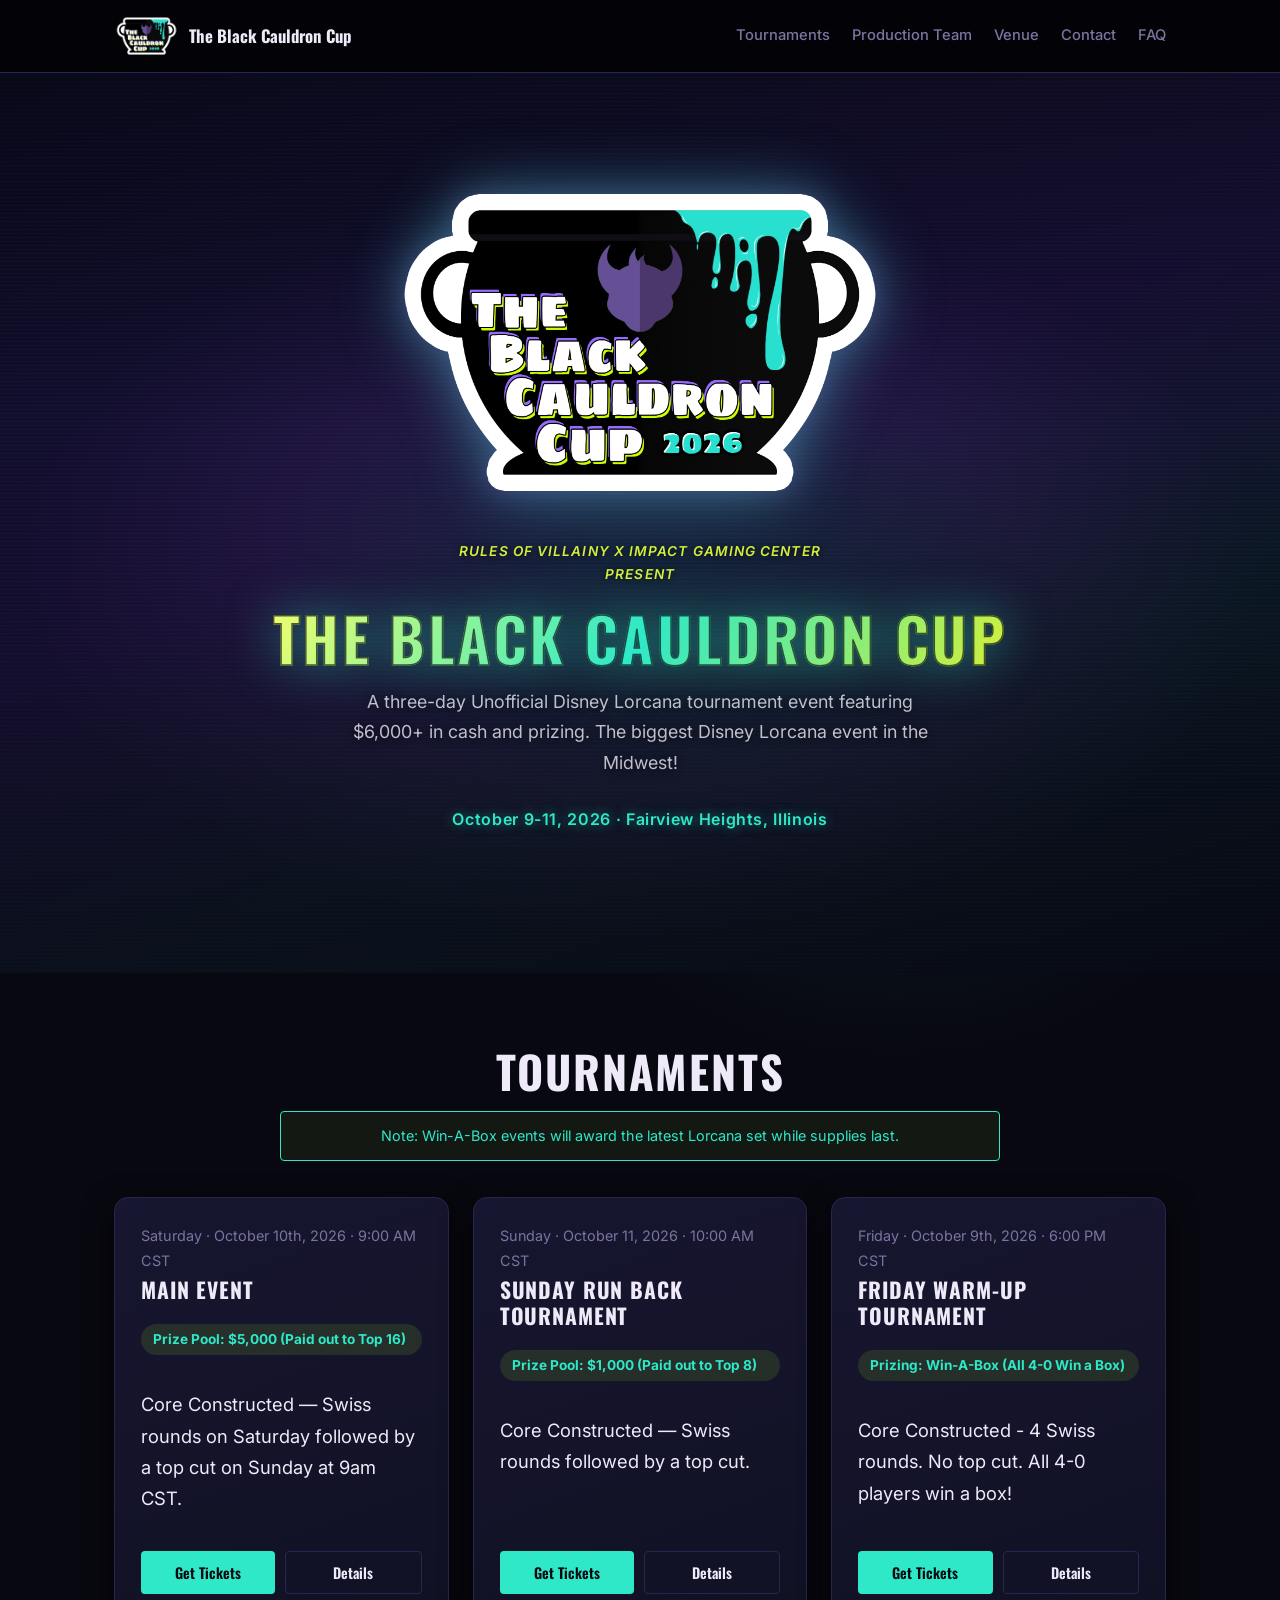
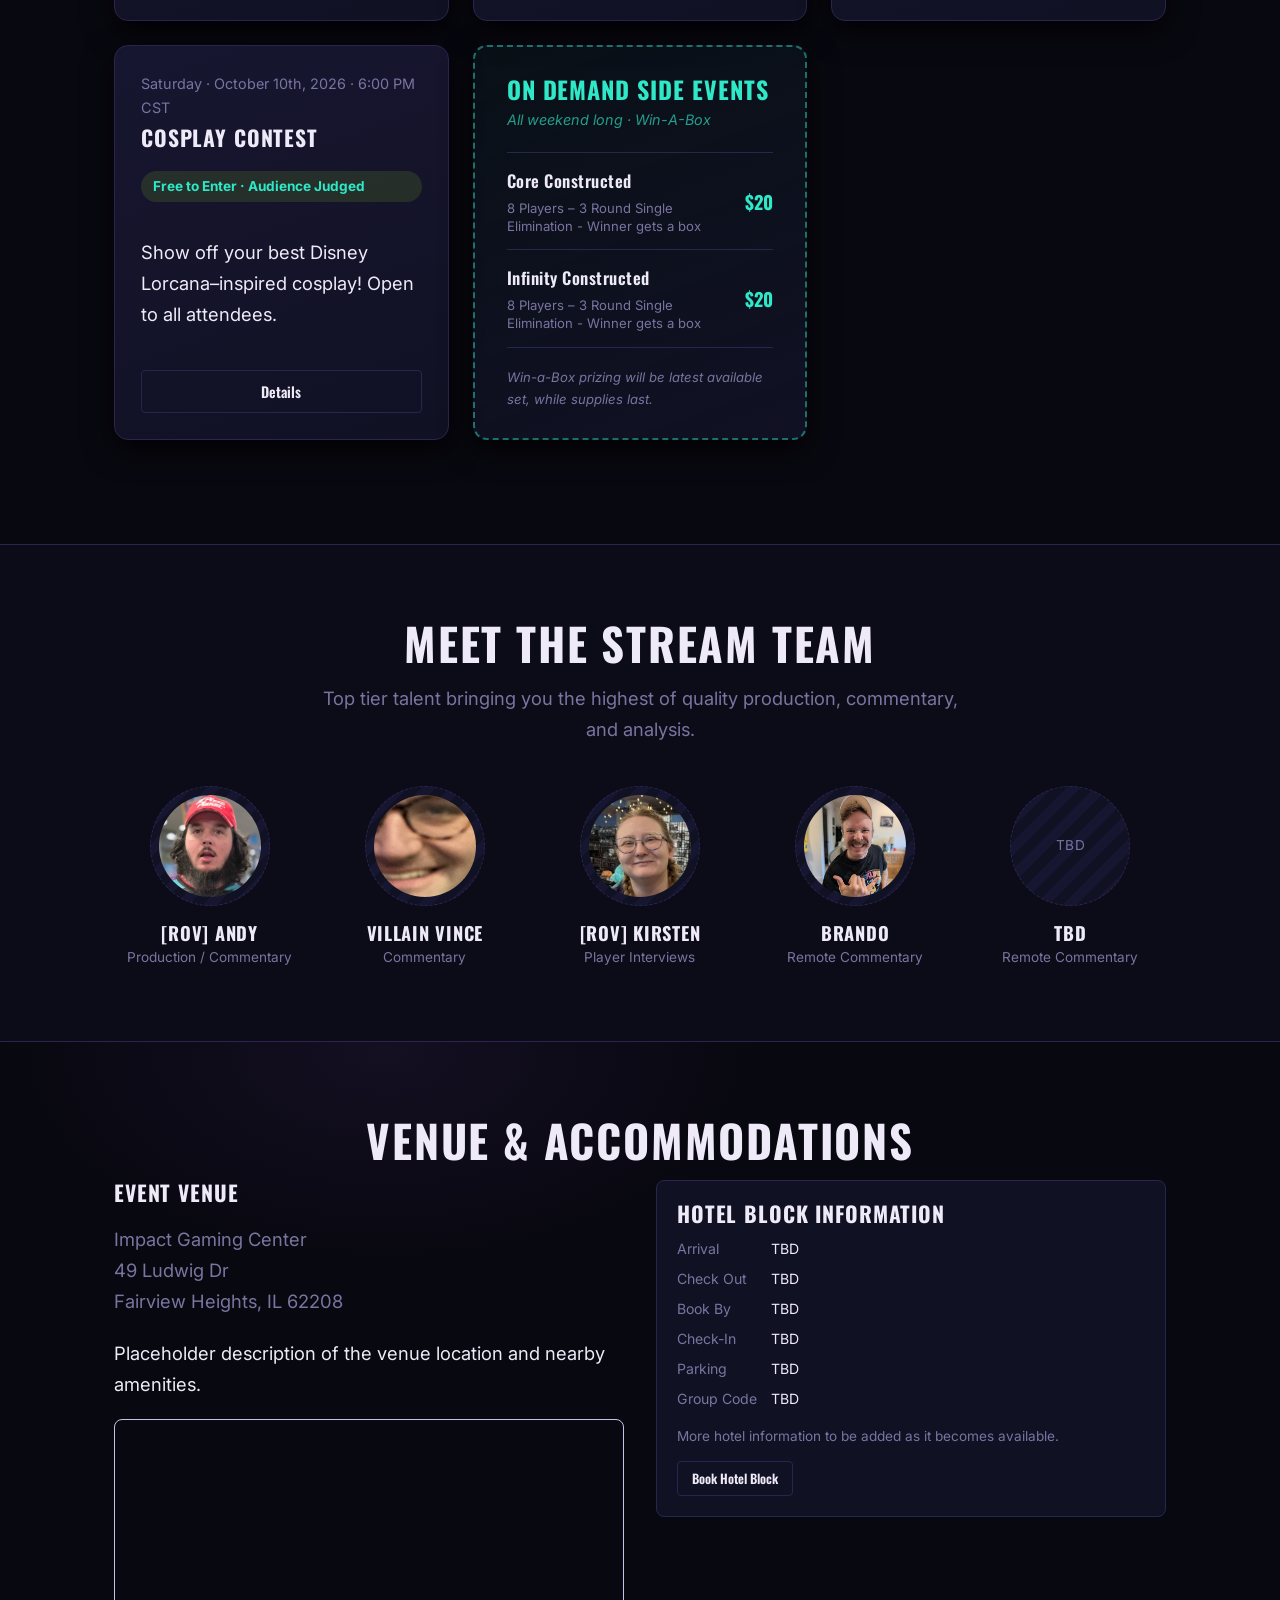
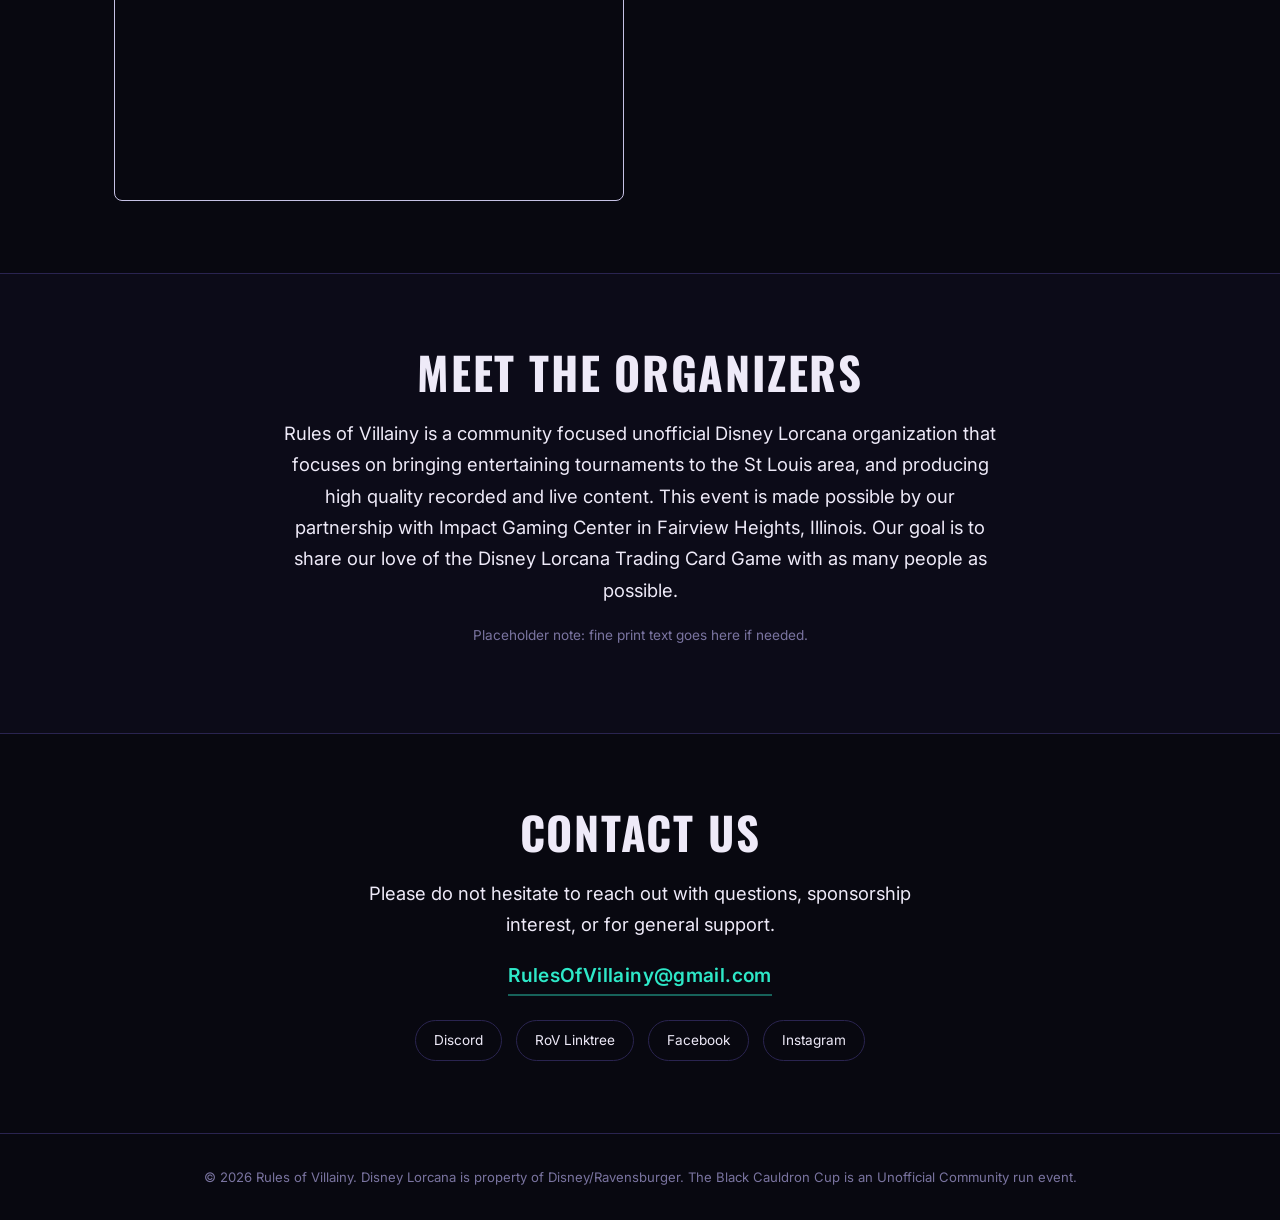
==== index.html @ 56f544ce "draft 1" ====
<!DOCTYPE html>
<html lang="en">

<head>
  <meta charset="UTF-8" />
  <meta name="viewport" content="width=device-width, initial-scale=1.0" />
  <title>The Black Cauldron Cup | October 9-11, 2026</title>
  <meta name="description"
    content="Black Cauldron Cup - a placeholder/demo fan tournament site clone. All content is fictional." />
  <link rel="preconnect" href="https://fonts.googleapis.com" />
  <link rel="preconnect" href="https://fonts.gstatic.com" crossorigin />
  <link
    href="https://fonts.googleapis.com/css2?family=Oswald:wght@400;500;600;700&family=Inter:wght@400;500;600&display=swap"
    rel="stylesheet" />
  <link rel="stylesheet" href="css/styles.css" />
</head>

<body>

  <!-- ===================== HEADER ===================== -->
  <header class="site-header">
    <nav class="nav-bar">
      <a href="index.html" class="brand">
        <img src="img/bcc_logo_small.png" alt="Black Cauldron Cup logo" class="brand-logo" />
        The Black Cauldron Cup
      </a>
      <button class="nav-toggle" aria-label="Toggle navigation">☰</button>
      <div class="nav-links">
        <a href="#tournaments">Tournaments</a>
        <a href="#team">Production Team</a>
        <a href="#venue">Venue</a>
        <a href="#contact">Contact</a>
        <a href="faq.html">FAQ</a>

      </div>
    </nav>
  </header>

  <!-- ===================== HERO ===================== -->
  <section class="hero">
    <div class="hero-overlay"></div>
    <div class="hero-content">
      <img src="img/bcc_logo_full.png" alt="Black Cauldron Cup" class="hero-logo" />
      <div class="hero-eyebrow">Rules of Villainy X Impact Gaming Center <br> Present
      </div>
      <h1>The Black Cauldron Cup</h1>

      <p class="tagline">
        A three-day Unofficial Disney Lorcana tournament event featuring $6,000+ in cash and prizing. The biggest Disney
        Lorcana
        event in the Midwest!
      </p>
      <p class="meta">October 9-11, 2026 · Fairview Heights, Illinois</p>
      <!-- Do we want to say St Louis Metro Area? or something?-->
    </div>
  </section>

  <!-- ===================== TOURNAMENTS ===================== -->
  <section id="tournaments" class="section">
    <div class="container">
      <h2 class="section-heading">Tournaments</h2>

      <div class="notice">
        Note: Win-A-Box events will award the latest Lorcana set while supplies last.
      </div>

      <div class="grid grid-3" style="margin-bottom: 32px;">

        <!-- ── Card 1: Main Event ── -->
        <div class="card event-card">
          <div class="event-time">Saturday · October 10th, 2026 · 9:00 AM CST</div>
          <h3>Main Event</h3>
          <div class="prize">Prize Pool: $5,000 (Paid out to Top 16)</div>
          <p>Core Constructed — Swiss rounds on Saturday followed by a top cut on Sunday at 9am CST.</p>
          <div class="event-card-actions">
            <button class="btn btn-primary" data-dummy-action="Buy Main Event Ticket">Get Tickets</button>
            <button class="btn btn-outline btn-details" data-popover="popover-main">Details</button>
          </div>
        </div>

        <!-- ── Card 2: Run Back Tournament ── -->
        <div class="card event-card">
          <div class="event-time">Sunday · October 11, 2026 · 10:00 AM CST</div>
          <h3>Sunday Run Back Tournament</h3>
          <div class="prize">Prize Pool: $1,000 (Paid out to Top 8)</div>
          <p>Core Constructed — Swiss rounds followed by a top cut.</p>
          <div class="event-card-actions">
            <button class="btn btn-primary" data-dummy-action="Buy Run Back Ticket">Get Tickets</button>
            <button class="btn btn-outline btn-details" data-popover="popover-runback">Details</button>
          </div>
        </div>

        <!-- ── Card 3: Warm-Up Challenge ── -->
        <div class="card event-card">
          <div class="event-time">Friday · October 9th, 2026 · 6:00 PM CST</div>
          <h3>Friday Warm-Up Tournament</h3>
          <div class="prize">Prizing: Win-A-Box (All 4-0 Win a Box)</div>
          <p>Core Constructed - 4 Swiss rounds. No top cut. All 4-0 players win a box! </p>
          <div class="event-card-actions">
            <button class="btn btn-primary" data-dummy-action="Buy Side Challenge Ticket">Get Tickets</button>
            <button class="btn btn-outline btn-details" data-popover="popover-side">Details</button>
          </div>
        </div>

        <!-- ── Card 4: Cosplay Contest ── -->
        <div class="card event-card">
          <div class="event-time">Saturday · October 10th, 2026 · 6:00 PM CST</div>
          <h3>Cosplay Contest</h3>
          <div class="prize">Free to Enter · Audience Judged</div>
          <p>Show off your best Disney Lorcana–inspired cosplay! Open to all attendees.</p>
          <div class="event-card-actions">
            <button class="btn btn-outline btn-details" data-popover="popover-cosplay">Details</button>
          </div>
        </div>

        <!-- ── On Demand Events card (spans 2 columns) ── -->
        <div class="card ode-card">
          <div class="ode-header">
            <h3>On Demand Side Events</h3>
            <p class="ode-subtitle">All weekend long · Win-A-Box</p>
          </div>

          <div class="ode-event-list">
            <!-- 
            <div class="ode-event-row">
              <div class="ode-event-info">
                <span class="ode-event-name">8 Player Win-A-Box</span>
              </div>
              <span class="ode-event-price">$20</span>
            </div> -->

            <div class="ode-event-row">
              <div class="ode-event-info">
                <span class="ode-event-name">Core Constructed</span>
                <span class="ode-event-detail">8 Players – 3 Round Single Elimination - Winner gets a box</span>
              </div>
              <span class="ode-event-price">$20</span>
            </div>

            <div class="ode-event-row">
              <div class="ode-event-info">
                <span class="ode-event-name">Infinity Constructed</span>
                <span class="ode-event-detail">8 Players – 3 Round Single Elimination - Winner gets a box</span>
              </div>
              <span class="ode-event-price">$20</span>
            </div>
            <!-- 
            <div class="ode-event-row">
              <div class="ode-event-info">
                <span class="ode-event-name">Core Constructed</span>
                <span class="ode-event-detail">4 Players – Round Robin &nbsp;&bull;&nbsp; 8 Players – 3 Round Single Elim</span>
              </div>
              <span class="ode-event-price">$20</span>
            </div> -->

          </div>

          <p class="ode-footer">Win-a-Box prizing will be latest available set, while supplies last.</p>
        </div>

      </div>

    </div>
  </section>

  <!-- ===================== EVENT DETAIL POPOVERS ===================== -->

  <!-- Popover: Main Event -->
  <div class="popover-overlay" id="popover-main" role="dialog" aria-modal="true" aria-label="Main Event Details">
    <div class="popover-box">
      <button class="popover-close" aria-label="Close">✕</button>
      <h3>Main Event — Details</h3>
      <dl class="popover-info"> <!-- consider order of these items-->
        <dt>Format</dt>
        <dd>Core Constructed</dd>
        <dt># of Swiss Rounds</dt>
        <dd>TBD (based on attendance)</dd>
        <dt>Decklist Due</dt>
        <dd>8:30 AM CST</dd>
        <dt>Decklist Submission</dt>
        <dd><a href="#" data-dummy-action="Decklist Link">Submission Link (TBD)</a></dd>
        <dt>Player Meeting</dt>
        <dd>8:45 AM CST</dd>
        <dt>Round 1 Start</dt>
        <dd>9:00 AM CST · Saturday, October 10</dd>
        <div class="popover-section-divider"><span>Day 2</span></div>

        <dt>Day 2</dt>
        <dd>Top 16</dd>
        <dt>Day 2 Player Meeting</dt>
        <dd>9:45 AM CST · Sunday, October 11</dd>
        <dt>Round 1 Start</dt>
        <dd>10:00 AM CST · Sunday, October 11</dd>
        <dt>Ravensburger Playhub</dt>
        <dd><a href="#" data-dummy-action="Playhub Link">Playhub Link (TBD)</a></dd>
      </dl>
      <h4 class="popover-prize-heading">Prize Structure</h4>
      <ul class="popover-prizes">
        <li><strong>1st Place</strong>
          <ul>
            <li>$1,500</li>
          </ul>
        </li>
        <li><strong>2nd Place</strong>
          <ul>
            <li>$1,000</li>
          </ul>
        </li>
        <li><strong>3rd / 4th Place</strong>
          <ul>
            <li>$450</li>
          </ul>
        </li>
        <li><strong>5th – 8th Place</strong>
          <ul>
            <li>$200</li>
          </ul>
        </li>
        <li><strong>9th – 16th Place</strong>
          <ul>
            <li>$100</li>
          </ul>
        </li>
      </ul>
    </div>
  </div>

  <!-- Popover: Run Back Tournament -->
  <div class="popover-overlay" id="popover-runback" role="dialog" aria-modal="true"
    aria-label="Run Back Tournament Details">
    <div class="popover-box">
      <button class="popover-close" aria-label="Close">✕</button>
      <h3>Run Back Tournament — Details</h3>
      <dl class="popover-info">
        <dt>Format</dt>
        <dd>Core Constructed</dd>
        <dt>Rounds</dt>
        <dd>Swiss (TBD based on attendance)</dd>
        <dt>Decklist Due</dt>
        <dd>TBD</dd>
        <dt>Decklist Submission</dt>
        <dd><a href="#" data-dummy-action="Decklist Link">Submission Link (TBD)</a></dd>
        <dt>Player Meeting</dt>
        <dd>8:45 AM CST</dd>
        <dt>Round 1 Start</dt>
        <dd>9:00 AM CST · Sunday, October 11</dd>
        <dt>Top Cut</dt>
        <dd>Top 8</dd>
        <dt>Top Cut Start</dt>
        <dd>Following Swiss rounds</dd>
        <dt>Ravensburger Playhub</dt>
        <dd><a href="#" data-dummy-action="Playhub Link">Playhub Link (TBD)</a></dd>
      </dl>
      <h4 class="popover-prize-heading">Prize Structure</h4>
      <ul class="popover-prizes">
        <li><strong>1st Place</strong>
          <ul>
            <li>$300</li>
          </ul>
        </li>
        <li><strong>2nd Place</strong>
          <ul>
            <li>$200</li>
          </ul>
        </li>
        <li><strong>3rd / 4th Place</strong>
          <ul>
            <li>$100</li>
          </ul>
        </li>
        <li><strong>5th – 8th Place</strong>
          <ul>
            <li>$75</li>
          </ul>
        </li>
      </ul>
    </div>
  </div>

  <!-- Popover: Warm-up Challenge -->
  <div class="popover-overlay" id="popover-side" role="dialog" aria-modal="true" aria-label="Side Challenge Details">
    <div class="popover-box">
      <button class="popover-close" aria-label="Close">✕</button>
      <h3>Friday Warm-Up Tournament — Details</h3>
      <dl class="popover-info">
        <dt>Date</dt>
        <dd>Friday, October 9th</dd>
        <dt>Player Meeting</dt>
        <dd>05:45 PM CST</dd>
        <dt>Round 1 Start</dt>
        <dd>06:00 PM CST</dd>
        <dt>Format</dt>
        <dd>Core Constructed</dd>
        <dt>Swiss Rounds</dt>
        <dd>4 Rounds</dd>
        <dt>Decklist Due</dt>
        <dd>5:45 PM CST</dd>
        <dt>Decklist Submission</dt>
        <dd><a href="#" data-dummy-action="Decklist Link">Submission Link (TBD)</a></dd>
        <dt>Top Cut</dt>
        <dd>None</dd>
        <dt>Ravensburger Playhub</dt>
        <dd><a href="#" data-dummy-action="Playhub Link">Playhub Link (TBD)</a></dd>
      </dl>
      <h4 class="popover-prize-heading">Prize Structure</h4>
      <ul class="popover-prizes">
        <li><strong>4 wins</strong>
          <ul>
            <li>1 Booster Box</li>
          </ul>
        </li>

        Additional Prizing TBD.
        <br><br>
        Booster Boxes from the latest set while supplies available.
      </ul>
    </div>
  </div>

  <!-- Popover: Cosplay Contest -->
  <div class="popover-overlay" id="popover-cosplay" role="dialog" aria-modal="true"
    aria-label="Cosplay Contest Details">
    <div class="popover-box">
      <button class="popover-close" aria-label="Close">✕</button>
      <h3>Cosplay Contest — Details</h3>
      <dl class="popover-info">
        <dt>Date</dt>
        <dd>Saturday, October 10th</dd>
        <dt>Start Time</dt>
        <dd>TBD</dd>
        <dt>Cost</dt>
        <dd>Free</dd>
        <dt>Judging</dt>
        <dd>Audience Vote</dd>
      </dl>
      <h4 class="popover-prize-heading">Prize Structure</h4>
      <ul class="popover-prizes">
        <li><strong>1st Place</strong>
          <ul>
            <li>TBD</li>
          </ul>
        </li>
        <li><strong>2nd Place</strong>
          <ul>
            <li>TBD</li>
          </ul>
        </li>
        <li><strong>Participation</strong>
          <ul>
            <li>TBD</li>
          </ul>
        </li>
      </ul>
    </div>
  </div>


  <!-- ===================== COMMENTATORS / TEAM ===================== -->
  <section id="team" class="section section-alt">
    <div class="container">
      <h2 class="section-heading">Meet the Stream Team</h2>
      <p class="section-subheading">Top tier talent bringing you the highest of quality production, commentary, and
        analysis.</p>
      <div class="grid grid-4">
        <div class="person-card">
          <img src="img/caster_andy.jpg" class="placeholder-img avatar-img"></img>
          <h4>[RoV] Andy</h4>
          <div class="role">Production / Commentary</div>
        </div>
        <div class="person-card">
          <img src="img/caster_vince.png" class="placeholder-img avatar-img"></img>
          <h4>Villain Vince</h4>
          <div class="role">Commentary</div>
        </div>
        <div class="person-card">
          <img src="img/caster_kirsten.webp" class="placeholder-img avatar-img"></img>
          <h4>[RoV] Kirsten</h4>
          <div class="role">Player Interviews</div>
        </div>
        <div class="person-card">
          <img src="img/brando.jpg" class="placeholder-img avatar-img"></img>
          <h4>Brando</h4>
          <div class="role">Remote Commentary</div>
        </div>
        <div class="person-card">
          <span class="placeholder-img avatar-img">TBD</span>
          <h4>TBD</h4>
          <div class="role">Remote Commentary</div>
        </div>
        <!-- <div class="person-card">
          <span class="placeholder-img avatar-img">TBD</span>
          <h4>TBD</h4>
          <div class="role">Remote Commentary</div>
        </div>
        <div class="person-card">
          <span class="placeholder-img avatar-img">TBD</span>
          <h4>TBD</h4>
          <div class="role">Remote Commentary</div>
        </div>
        <div class="person-card">
          <span class="placeholder-img avatar-img">TBD</span>
          <h4>TBD</h4>
          <div class="role">Remote Commentary</div>
        </div>
        <div class="person-card">
          <span class="placeholder-img avatar-img">TBD</span>
          <h4>TBD</h4>
          <div class="role">Remote Commentary</div>
        </div>
        <div class="person-card">
          <span class="placeholder-img avatar-img">TBD</span>
          <h4>TBD</h4>
          <div class="role">Remote Commentary</div> -->
      </div>
    </div>
    </div>
  </section>

  <!-- ===================== SPONSORS ===================== -->
  <!-- <section class="section">
    <div class="container">
      <h2 class="section-heading">Community Sponsors &amp; Partners</h2>
      <p class="section-subheading">Placeholder sponsor logos and names — replace with real partners.</p>
      <div class="grid grid-4">
        <a href="#" class="sponsor-card" data-dummy-action="Visit Sponsor One">
          <span class="placeholder-img sponsor-img">LOGO</span>
          <div class="sponsor-name">Sponsor One</div>
        </a>
        <a href="#" class="sponsor-card" data-dummy-action="Visit Sponsor Two">
          <span class="placeholder-img sponsor-img">LOGO</span>
          <div class="sponsor-name">Sponsor Two</div>
        </a>
        <a href="#" class="sponsor-card" data-dummy-action="Visit Sponsor Three">
          <span class="placeholder-img sponsor-img">LOGO</span>
          <div class="sponsor-name">Sponsor Three</div>
        </a>
        <a href="#" class="sponsor-card" data-dummy-action="Visit Sponsor Four">
          <span class="placeholder-img sponsor-img">LOGO</span>
          <div class="sponsor-name">Sponsor Four</div>
        </a>
      </div>
    </div>
  </section> -->


  <!-- ===================== VENUE ===================== -->
  <section id="venue" class="section">
    <div class="container">
      <h2 class="section-heading">Venue &amp; Accommodations</h2>
      <div class="venue-details">
        <div>
          <h3>Event Venue</h3>
          <p class="venue-address">
            Impact Gaming Center<br />
            49 Ludwig Dr<br />
            Fairview Heights, IL 62208
          </p>
          <p>Placeholder description of the venue location and nearby amenities.</p>
          <iframe
            src="https://www.google.com/maps?q=Impact+Gaming+Center,+49+Ludwig+Dr,+Fairview+Heights,+IL+62208&output=embed"
            width="100%"
            style="aspect-ratio: 4/3; border: 1px solid var(--color-border); border-radius: var(--radius-md); display: block; filter: invert(90%) hue-rotate(180deg);"
            allowfullscreen="" loading="lazy" referrerpolicy="no-referrer-when-downgrade"
            title="Impact Gaming Center — 49 Ludwig Dr, Fairview Heights, IL 62208"></iframe>
        </div>
        <div class="hotel-block">
          <h3>Hotel Block Information</h3>
          <dl>
            <dt>Arrival</dt>
            <dd>TBD</dd>
            <dt>Check Out</dt>
            <dd>TBD</dd>
            <dt>Book By</dt>
            <dd>TBD</dd>
            <dt>Check-In</dt>
            <dd>TBD</dd>
            <dt>Parking</dt>
            <dd>TBD</dd>
            <dt>Group Code</dt>
            <dd>TBD</dd>
          </dl>
          <p style="margin-top:14px; font-size:0.85rem; color:var(--color-text-muted);">
            More hotel information to be added as it becomes available.
          </p>
          <button class="btn btn-outline btn-sm" data-dummy-action="View Hotel Booking Link">
            Book Hotel Block
          </button>
        </div>
      </div>
    </div>
  </section>

  <!-- ===================== ABOUT / WHO WE ARE ===================== -->
  <section class="section section-alt">
    <div class="container" style="max-width: 760px; text-align:center;">
      <h2 class="section-heading">Meet the Organizers</h2>
      <p>
        Rules of Villainy is a community focused unofficial Disney Lorcana organization that focuses on bringing
        entertaining tournaments to the St Louis area,
        and producing high quality recorded and live content. This event is made possible by our partnership with Impact
        Gaming Center in Fairview Heights, Illinois.
        Our goal is to share our love of the Disney Lorcana Trading Card Game with as many people as possible.
      </p>
      <!-- <div style="display:flex; gap:14px; justify-content:center; margin-top:20px; flex-wrap:wrap;">
        <button class="btn btn-outline" data-dummy-action="Open Volunteer Form">Volunteer</button>
        <button class="btn btn-outline" data-dummy-action="Open Staff Application">Staff Application</button>
      </div> -->
      <p style="margin-top:16px; font-size:0.85rem; color:var(--color-text-muted);">
        Placeholder note: fine print text goes here if needed.
      </p>
    </div>
  </section>

  <!-- ===================== CONTACT ===================== -->
  <section id="contact" class="section">
    <div class="container contact-box">
      <h2 class="section-heading">Contact Us</h2>
      <p>
        Please do not hesitate to reach out with questions, sponsorship
        interest, or for general support.
      </p>
      <p><a href="mailto:RulesOfVillainy@gmail.com" class="contact-email">RulesOfVillainy@gmail.com</a></p>
      <!-- <button class="btn btn-accent" data-dummy-action="Donate">Donate (Placeholder)</button> -->
      <div class="social-links">
        <a href="https://discord.gg/C2XREFRHuE" data-dummy-action="Open Discord">Discord</a>
        <a href="https://villainy.ink" data-dummy-action="Open Website">RoV Linktree</a>
        <a href="https://www.facebook.com/rulesofvillainy" data-dummy-action="Open Facebook">Facebook</a>
        <a href="https://www.instagram.com/rulesofvillainy/" data-dummy-action="Open Instagram">Instagram</a>
      </div>
    </div>
  </section>

  <!-- ===================== FOOTER ===================== -->
  <footer class="site-footer">
    <div class="container">
      © 2026 Rules of Villainy. Disney Lorcana is property of Disney/Ravensburger. The Black Cauldron Cup is an
      Unofficial Community run event.
    </div>
  </footer>



  <script src="js/script.js"></script>
</body>

</html>
---- css/styles.css ----
/* ==========================================================================
   Black Cauldron Cup — Demo Site Styles
   ========================================================================== */

:root {
  /* Black Cauldron Cup — derived from the official logo:
     near-black cauldron body, teal drip, purple Maleficent horns,
     yellow-green text outline glow, crisp white fills */
  --color-bg: #080810;
  --color-bg-alt: #0c0b18;
  --color-surface: #111124;
  --color-surface-alt: #171630;
  --color-border: #2a2450;
  --color-text: #eeeaf8;
  --color-text-muted: #7a74a0;

  /* Logo teal — the dripping liquid */
  --color-primary: #2ee8c8;
  --color-primary-dark: #1ab8a0;

  /* Logo yellow-green — text outline glow */
  --color-accent: #d4f03a;
  --color-accent-2: #eeff6e;
  /* brighter pop */

  /* Logo purple — Maleficent horns */
  --color-purple: #6b3fa0;
  --color-purple-light: #9b6dcc;

  /* Teal alias used for links / highlights */
  --color-eerie: #2ee8c8;
  --color-teal: #1ab8a0;

  --radius-sm: 4px;
  --radius-md: 8px;
  --radius-lg: 14px;
  --shadow-md: 0 10px 30px rgba(0, 0, 0, 0.80);
  --max-width: 1100px;
  --font-heading: "Oswald", "Arial Narrow", sans-serif;
  --font-body: "Inter", "Segoe UI", sans-serif;
}

* {
  box-sizing: border-box;
}

html {
  scroll-behavior: smooth;
}

body {
  margin: 0;
  font-family: var(--font-body);
  font-size: 1.15rem;
  background:
    radial-gradient(ellipse 700px 400px at 30% 60%, rgba(107, 63, 160, 0.12), transparent 55%),
    radial-gradient(ellipse 600px 350px at 70% 20%, rgba(46, 232, 200, 0.06), transparent 50%),
    var(--color-bg);
  color: var(--color-text);
  line-height: 1.7;
}

h1,
h2,
h3,
h4 {
  font-family: var(--font-heading);
  font-weight: 700;
  letter-spacing: 0.04em;
  line-height: 1.2;
  margin: 0 0 0.5em;
  text-transform: uppercase;
}

a {
  color: var(--color-eerie);
  text-decoration: none;
}

a:hover {
  color: var(--color-accent-2);
  text-decoration: underline;
}

img {
  max-width: 100%;
  display: block;
}

.container {
  max-width: var(--max-width);
  margin: 0 auto;
  padding: 0 24px;
}

.section {
  padding: 72px 0;
  border-bottom: 1px solid var(--color-border);
}

.section-alt {
  background: var(--color-bg-alt);
}

.section-heading {
  text-align: center;
  margin-bottom: 12px;
  font-size: clamp(2rem, 3.5vw, 2.8rem);
}

.section-subheading {
  text-align: center;
  color: var(--color-text-muted);
  max-width: 640px;
  margin: 0 auto 40px;
}

/* ---------- Placeholder image blocks (no real assets needed) ---------- */
.placeholder-img {
  background: repeating-linear-gradient(135deg,
      var(--color-surface-alt),
      var(--color-surface-alt) 10px,
      var(--color-surface) 10px,
      var(--color-surface) 20px);
  border: 1px dashed var(--color-border);
  border-radius: var(--radius-md);
  display: flex;
  align-items: center;
  justify-content: center;
  color: var(--color-text-muted);
  font-size: 0.85rem;
  letter-spacing: 0.04em;
  text-transform: uppercase;
  text-align: center;
  padding: 8px;
  width: 100%;
}

.placeholder-img.logo-img {
  width: 44px;
  height: 44px;
  border-radius: var(--radius-sm);
  font-size: 0.55rem;
  padding: 2px;
}

/* Real logo images */
.brand-logo {
  height: 44px;
  width: auto;
  display: block;
  object-fit: contain;
}

.placeholder-img.hero-img {
  aspect-ratio: 16 / 7;
}

.placeholder-img.avatar-img {
  width: 120px;
  height: 120px;
  border-radius: 50%;
  margin: 0 auto 16px;
}

.placeholder-img.sponsor-img {
  aspect-ratio: 3 / 2;
}

.placeholder-img.icon-img {
  width: 64px;
  height: 64px;
  border-radius: 50%;
  margin: 0 auto 12px;
  font-size: 0.5rem;
}

/* ---------- Header / Nav ---------- */
.site-header {
  position: sticky;
  top: 0;
  z-index: 50;
  background: rgba(4, 3, 8, 0.95);
  backdrop-filter: blur(8px);
  border-bottom: 1px solid var(--color-border);
}

.nav-bar {
  max-width: var(--max-width);
  margin: 0 auto;
  padding: 14px 24px;
  display: flex;
  align-items: center;
  justify-content: space-between;
  gap: 16px;
}

.brand {
  display: flex;
  align-items: center;
  gap: 10px;
  font-family: var(--font-heading);
  font-weight: 700;
  font-size: 1.05rem;
  color: var(--color-text);
}

.brand:hover {
  text-decoration: none;
  opacity: 0.9;
}

.nav-toggle {
  display: none;
  background: none;
  border: 1px solid var(--color-border);
  border-radius: var(--radius-sm);
  color: var(--color-text);
  font-size: 1.2rem;
  padding: 6px 10px;
  cursor: pointer;
}

.nav-links {
  display: flex;
  align-items: center;
  gap: 22px;
  flex-wrap: wrap;
}

.nav-links a {
  color: var(--color-text-muted);
  font-size: 0.92rem;
  font-weight: 500;
}

.nav-links a:hover {
  color: var(--color-text);
  text-decoration: none;
}

.btn {
  display: inline-block;
  border: none;
  border-radius: var(--radius-sm);
  padding: 10px 20px;
  font-family: var(--font-heading);
  font-weight: 600;
  font-size: 0.9rem;
  cursor: pointer;
  text-align: center;
  transition: transform 0.15s ease, opacity 0.15s ease;
}

.btn:hover {
  transform: translateY(-1px);
  text-decoration: none;
}

.btn:active {
  transform: translateY(0);
}

.btn-primary {
  background: var(--color-primary);
  color: #080810;
}

.btn-primary:hover {
  background: var(--color-primary-dark);
  color: #080810;
}

.btn-outline {
  background: transparent;
  border: 1px solid var(--color-border);
  color: var(--color-text);
}

.btn-outline:hover {
  border-color: var(--color-primary);
}

.btn-accent {
  background: var(--color-accent);
  color: #04030a;
}

.btn-sm {
  padding: 7px 14px;
  font-size: 0.8rem;
}

.btn-block {
  width: 100%;
}

.btn[disabled] {
  opacity: 0.55;
  cursor: not-allowed;
}

/* ---------- Hero (full-bleed gradient + texture) ---------- */
.hero {
  position: relative;
  min-height: 100vh;
  display: flex;
  align-items: flex-start;
  justify-content: center;
  text-align: center;
  overflow: hidden;

  /* Base gradient — deep purple-black to near-black */
  background:
    repeating-linear-gradient(0deg,
      transparent,
      transparent 3px,
      rgba(46, 232, 200, 0.035) 3px,
      rgba(46, 232, 200, 0.035) 4px),
    linear-gradient(160deg,
      #0a0820 0%,
      #130e30 25%,
      #1a0f3a 45%,
      #0d1a28 70%,
      #060c18 100%);
}

/* Radial glow in the centre — teal cauldron light */
.hero::before {
  content: '';
  position: absolute;
  inset: 0;
  background:
    radial-gradient(ellipse 65% 55% at 50% 55%,
      rgba(46, 232, 200, 0.12) 0%,
      rgba(107, 63, 160, 0.15) 45%,
      transparent 75%);
  pointer-events: none;
  z-index: 0;
}

/* Dark gradient overlay for legibility */
.hero-overlay {
  position: absolute;
  inset: 0;
  background:
    linear-gradient(to bottom,
      rgba(8, 8, 16, 0.45) 0%,
      rgba(8, 8, 16, 0.10) 40%,
      rgba(8, 8, 16, 0.55) 100%);
  z-index: 1;
}

/* Text / content layer */
.hero-content {
  position: relative;
  z-index: 2;
  max-width: 1000px;
  width: 100%;
  padding: 100px 32px 64px;
  /* top clears the sticky nav with breathing room */
  display: flex;
  flex-direction: column;
  align-items: center;
}

.hero-logo {
  width: min(560px, 85vw);
  height: auto;
  margin-bottom: 24px;
  filter: drop-shadow(0 0 32px rgba(46, 232, 200, 0.40)) drop-shadow(0 0 12px rgba(107, 63, 160, 0.50));
}

.hero h1 {
  font-size: clamp(2.4rem, 5.5vw, 3.8rem);
  background: linear-gradient(120deg, var(--color-accent-2) 0%, var(--color-primary) 50%, var(--color-accent) 100%);
  -webkit-background-clip: text;
  background-clip: text;
  color: transparent;
  margin: 0 0 12px;
  text-shadow: none;
  filter: drop-shadow(0 0 24px rgba(46, 232, 200, 0.50));
  -webkit-text-stroke: 1.5px rgba(0, 0, 0, 0.65);
  paint-order: stroke fill;
}

.hero-eyebrow {
  color: var(--color-accent);
  font-weight: 600;
  font-style: italic;
  letter-spacing: 0.08em;
  text-transform: uppercase;
  font-size: 0.85rem;
  margin-bottom: 16px;
  text-shadow: 0 1px 6px rgba(0, 0, 0, 0.7);
}

.hero p.tagline {
  max-width: 580px;
  margin: 0 auto 12px;
  color: rgba(238, 234, 248, 0.80);
  font-size: 1.12rem;
  text-shadow: 0 1px 8px rgba(0, 0, 0, 0.7);
}

.hero .meta {
  font-weight: 600;
  color: var(--color-primary);
  margin-bottom: 0;
  text-shadow: 0 0 12px rgba(46, 232, 200, 0.5);
  font-size: 1rem;
  letter-spacing: 0.04em;
}

/* ---------- Notice banner ---------- */
.notice {
  background: rgba(133, 198, 32, 0.09);
  border: 1px solid var(--color-primary);
  color: var(--color-eerie);
  border-radius: var(--radius-sm);
  padding: 12px 18px;
  text-align: center;
  font-size: 0.9rem;
  max-width: 720px;
  margin: 0 auto 36px;
}

/* ---------- Cards / Grids ---------- */
.grid {
  display: grid;
  gap: 24px;
}

.grid-2 {
  grid-template-columns: repeat(auto-fit, minmax(320px, 1fr));
}

.grid-3 {
  grid-template-columns: repeat(auto-fit, minmax(280px, 1fr));
}

.grid-4 {
  grid-template-columns: repeat(auto-fit, minmax(180px, 1fr));
}

.grid-5 {
  grid-template-columns: repeat(auto-fit, minmax(150px, 1fr));
}

.card {
  background: linear-gradient(160deg, var(--color-surface-alt) 0%, var(--color-surface) 100%);
  border: 1px solid var(--color-border);
  border-radius: var(--radius-lg);
  padding: 26px;
  box-shadow: var(--shadow-md);
  transition: border-color 0.2s ease, box-shadow 0.2s ease;
}

.card:hover {
  border-color: rgba(133, 198, 32, 0.35);
  box-shadow: 0 10px 30px rgba(0, 0, 0, 0.75), 0 0 16px rgba(133, 198, 32, 0.08);
}

.event-card .prize {
  display: inline-block;
  background: rgba(133, 198, 32, 0.15);
  color: var(--color-eerie);
  font-weight: 700;
  padding: 4px 12px;
  border-radius: 999px;
  font-size: 0.85rem;
  margin: 10px 0 16px;
}

.event-card .event-time {
  color: var(--color-text-muted);
  font-size: 0.9rem;
  margin-bottom: 4px;
}

.side-event-card {
  background: var(--color-surface-alt);
  border: 1px solid var(--color-border);
  border-radius: var(--radius-md);
  padding: 18px;
}

.side-event-card .price {
  color: var(--color-accent);
  font-weight: 700;
  float: right;
}

.side-event-card ul {
  margin: 10px 0 0;
  padding-left: 18px;
  color: var(--color-text-muted);
  font-size: 0.85rem;
}

.person-card {
  text-align: center;
}

.person-card h4 {
  margin-bottom: 2px;
}

.person-card .role {
  color: var(--color-text-muted);
  font-size: 0.85rem;
}

.sponsor-card {
  text-align: center;
}

.sponsor-card .sponsor-name {
  margin-top: 10px;
  font-size: 0.9rem;
  color: var(--color-text-muted);
}

.vendor-option {
  text-align: center;
  display: flex;
  flex-direction: column;
}

.vendor-option .price {
  font-size: 2rem;
  font-weight: 700;
  color: var(--color-accent);
  margin: 6px 0 14px;
}

.vendor-option ul {
  text-align: left;
  color: var(--color-text-muted);
  font-size: 0.85rem;
  margin: 0 0 20px;
  padding-left: 18px;
  flex-grow: 1;
}

/* ---------- Venue ---------- */
.venue-details {
  display: grid;
  grid-template-columns: 1fr 1fr;
  gap: 32px;
  align-items: start;
}

@media (max-width: 760px) {
  .venue-details {
    grid-template-columns: 1fr;
  }
}

.venue-address {
  color: var(--color-text-muted);
  margin-bottom: 20px;
}

.hotel-block {
  background: var(--color-surface);
  border: 1px solid var(--color-border);
  border-radius: var(--radius-md);
  padding: 20px;
}

.hotel-block dl {
  display: grid;
  grid-template-columns: auto 1fr;
  gap: 6px 14px;
  margin: 0;
  font-size: 0.88rem;
}

.hotel-block dt {
  color: var(--color-text-muted);
}

.hotel-block dd {
  margin: 0;
}

/* ---------- Contact ---------- */
.contact-box {
  text-align: center;
  max-width: 640px;
  margin: 0 auto;
}

.contact-email {
  display: inline-block;
  color: var(--color-primary);
  font-size: 1.2rem;
  font-weight: 600;
  letter-spacing: 0.02em;
  text-decoration: none;
  border-bottom: 2px solid rgba(46, 232, 200, 0.4);
  padding-bottom: 2px;
  transition: color 0.2s ease, border-color 0.2s ease, text-shadow 0.2s ease;
}

.contact-email:hover {
  color: var(--color-accent-2);
  border-color: var(--color-accent);
  text-decoration: none;
  text-shadow: 0 0 14px rgba(46, 232, 200, 0.55);
}

.social-links {
  display: flex;
  justify-content: center;
  gap: 14px;
  margin-top: 24px;
  flex-wrap: wrap;
}

.social-links a {
  border: 1px solid var(--color-border);
  border-radius: 999px;
  padding: 8px 18px;
  color: var(--color-text);
  font-size: 0.85rem;
}

.social-links a:hover {
  border-color: var(--color-eerie);
  color: var(--color-eerie);
  text-decoration: none;
}

/* ---------- Footer ---------- */
.site-footer {
  text-align: center;
  padding: 32px 0;
  color: var(--color-text-muted);
  font-size: 0.82rem;
}

.site-footer a {
  color: var(--color-text-muted);
}



/* ---------- Toast ---------- */
.toast {
  position: fixed;
  bottom: 24px;
  left: 50%;
  transform: translateX(-50%) translateY(20px);
  background: var(--color-surface-alt);
  border: 1px solid var(--color-eerie);
  color: var(--color-text);
  padding: 12px 22px;
  border-radius: var(--radius-sm);
  font-size: 0.88rem;
  z-index: 300;
  opacity: 0;
  pointer-events: none;
  transition: opacity 0.25s ease, transform 0.25s ease;
  box-shadow: var(--shadow-md);
}

.toast.show {
  opacity: 1;
  transform: translateX(-50%) translateY(0);
}

/* ---------- Page header (FAQ / Vendor pages) ---------- */
.page-header {
  padding: 56px 0 24px;
  text-align: center;
}

.page-header h1 {
  font-size: clamp(1.8rem, 4vw, 2.6rem);
}

.faq-item {
  border-bottom: 1px solid var(--color-border);
  padding: 22px 0;
}

.faq-item h3 {
  color: var(--color-eerie);
  font-size: 1.05rem;
}

.faq-item p {
  color: var(--color-text-muted);
  margin: 0;
}

.faq-item a {
  color: var(--color-accent);
}

.back-link {
  display: inline-block;
  margin: 30px 0 10px;
}

.loading-msg {
  text-align: center;
  color: var(--color-text-muted);
  padding: 40px 0;
}

/* ---------- Responsive nav ---------- */
@media (max-width: 860px) {
  .nav-toggle {
    display: inline-block;
  }

  .nav-links {
    position: absolute;
    top: 100%;
    left: 0;
    right: 0;
    background: var(--color-bg-alt);
    border-bottom: 1px solid var(--color-border);
    flex-direction: column;
    align-items: flex-start;
    padding: 16px 24px;
    display: none;
    gap: 14px;
  }

  .nav-links.open {
    display: flex;
  }
}

/* ---------- Event card action row ---------- */
.event-card-actions {
  display: flex;
  gap: 10px;
  margin-top: auto;
  padding-top: 18px;
}

.event-card-actions .btn {
  flex: 1;
}

/* Make event cards flex-column so actions always sit at the bottom */
.event-card {
  display: flex;
  flex-direction: column;
}

.event-card p {
  flex-grow: 1;
}

/* ---------- Event Detail Popovers ---------- */
.popover-overlay {
  position: fixed;
  inset: 0;
  background: rgba(8, 8, 16, 0.88);
  display: none;
  align-items: center;
  justify-content: center;
  z-index: 200;
  padding: 20px;
  backdrop-filter: blur(4px);
}

.popover-overlay.open {
  display: flex;
}

.popover-box {
  background: linear-gradient(160deg, var(--color-surface-alt) 0%, var(--color-surface) 100%);
  border: 1px solid var(--color-border);
  border-radius: var(--radius-lg);
  padding: 32px 36px;
  width: 100%;
  max-width: 560px;
  max-height: 88vh;
  overflow-y: auto;
  position: relative;
  box-shadow: 0 24px 60px rgba(0, 0, 0, 0.85), 0 0 0 1px rgba(46, 232, 200, 0.08);
  animation: popoverIn 0.22s ease;
}

@keyframes popoverIn {
  from {
    opacity: 0;
    transform: translateY(16px) scale(0.97);
  }

  to {
    opacity: 1;
    transform: translateY(0) scale(1);
  }
}

.popover-box h3 {
  font-size: 1.2rem;
  margin-bottom: 20px;
  color: var(--color-primary);
  padding-right: 28px;
  /* room for close button */
}

.popover-close {
  position: absolute;
  top: 18px;
  right: 18px;
  background: none;
  border: none;
  color: var(--color-text-muted);
  font-size: 1.1rem;
  cursor: pointer;
  line-height: 1;
  transition: color 0.15s;
}

.popover-close:hover {
  color: var(--color-text);
}

/* Key / Value info grid */
.popover-info {
  display: grid;
  grid-template-columns: auto 1fr;
  gap: 8px 16px;
  margin: 0 0 24px;
  font-size: 0.92rem;
}

.popover-info dt {
  color: var(--color-text-muted);
  font-weight: 600;
  white-space: nowrap;
}

.popover-info dd {
  margin: 0;
  color: var(--color-text);
}

.popover-info a {
  color: var(--color-primary);
}

/* Prize structure heading */
.popover-prize-heading {
  font-size: 0.95rem;
  text-transform: uppercase;
  letter-spacing: 0.07em;
  color: var(--color-accent);
  border-top: 1px solid var(--color-border);
  padding-top: 16px;
  margin: 0 0 12px;
}

/* Outer prize list */
.popover-prizes {
  list-style: none;
  padding: 0;
  margin: 0;
  display: flex;
  flex-direction: column;
  gap: 10px;
  font-size: 0.9rem;
}

.popover-prizes>li>strong {
  display: block;
  color: var(--color-text);
  margin-bottom: 4px;
}

/* Inner bullet list */
.popover-prizes ul {
  margin: 0;
  padding-left: 18px;
  color: var(--color-text-muted);
}

.popover-prizes ul li {
  margin-bottom: 2px;
}

@media (max-width: 768px) {

  /* --- Tournament grid: one card per row on phones/small tablets --- */
  .grid-3 {
    grid-template-columns: 1fr !important;
  }

  /* ODE card: reset the 2-col span so it fits in the single-column grid */
  .ode-card {
    grid-column: span 1 !important;
  }

  /* --- Popover: prevent horizontal scrolling, bottom-sheet style --- */
  .popover-overlay {
    padding: 12px;
    align-items: flex-end;
  }

  .popover-box {
    padding: 24px 18px;
    max-width: 100%;
    width: 100%;
    max-height: 85vh;
    border-radius: var(--radius-lg) var(--radius-lg) 0 0;
  }

  /* Allow dt labels to wrap so long text doesn't cause overflow */
  .popover-info dt {
    white-space: normal;
  }

  .event-card-actions {
    flex-direction: column;
  }
}

/* ---------- Popover section divider (Day 1 → Day 2) ---------- */
.popover-section-divider {
  grid-column: 1 / -1;
  /* span both dt and dd columns */
  display: flex;
  align-items: center;
  gap: 10px;
  margin: 10px 0 6px;
}

.popover-section-divider::before,
.popover-section-divider::after {
  content: '';
  flex: 1;
  height: 1px;
  background: linear-gradient(to right,
      transparent,
      var(--color-primary) 30%,
      var(--color-primary) 70%,
      transparent);
  opacity: 0.45;
}

.popover-section-divider span {
  font-family: var(--font-heading);
  font-size: 0.72rem;
  font-weight: 600;
  letter-spacing: 0.12em;
  text-transform: uppercase;
  color: var(--color-primary);
  white-space: nowrap;
  opacity: 0.85;
}

/* ---------- On Demand Events card ---------- */
.ode-card {
  /* Span 2 columns in the 3-col tournament grid */
  grid-column: span 1;

  /* Override standard card border with a dashed teal border */
  border: 2px dashed rgba(46, 232, 200, 0.45) !important;
  background: linear-gradient(160deg,
      rgba(46, 232, 200, 0.04) 0%,
      var(--color-surface) 100%) !important;
  padding: 28px 32px;
}

.ode-header {
  margin-bottom: 20px;
}

.ode-header h3 {
  color: var(--color-primary);
  margin-bottom: 4px;
  font-size: 1.5rem;
}

.ode-subtitle {
  color: var(--color-primary);
  opacity: 0.65;
  font-size: 0.9rem;
  margin: 0;
  font-style: italic;
}

/* Row list */
.ode-event-list {
  display: flex;
  flex-direction: column;
}

.ode-event-row {
  display: flex;
  align-items: center;
  justify-content: space-between;
  gap: 16px;
  padding: 14px 0;
  border-top: 1px solid var(--color-border);
}

.ode-event-row:last-child {
  border-bottom: 1px solid var(--color-border);
}

.ode-event-info {
  display: flex;
  flex-direction: column;
  gap: 3px;
}

.ode-event-name {
  font-family: var(--font-heading);
  font-size: 1.05rem;
  font-weight: 600;
  color: var(--color-text);
  letter-spacing: 0.03em;
}

.ode-event-detail {
  font-size: 0.82rem;
  color: var(--color-text-muted);
  line-height: 1.4;
}

.ode-event-price {
  font-family: var(--font-heading);
  font-size: 1.15rem;
  font-weight: 700;
  color: var(--color-primary);
  white-space: nowrap;
  flex-shrink: 0;
}

.ode-footer {
  margin: 18px 0 0;
  font-size: 0.82rem;
  color: var(--color-text-muted);
  font-style: italic;
}
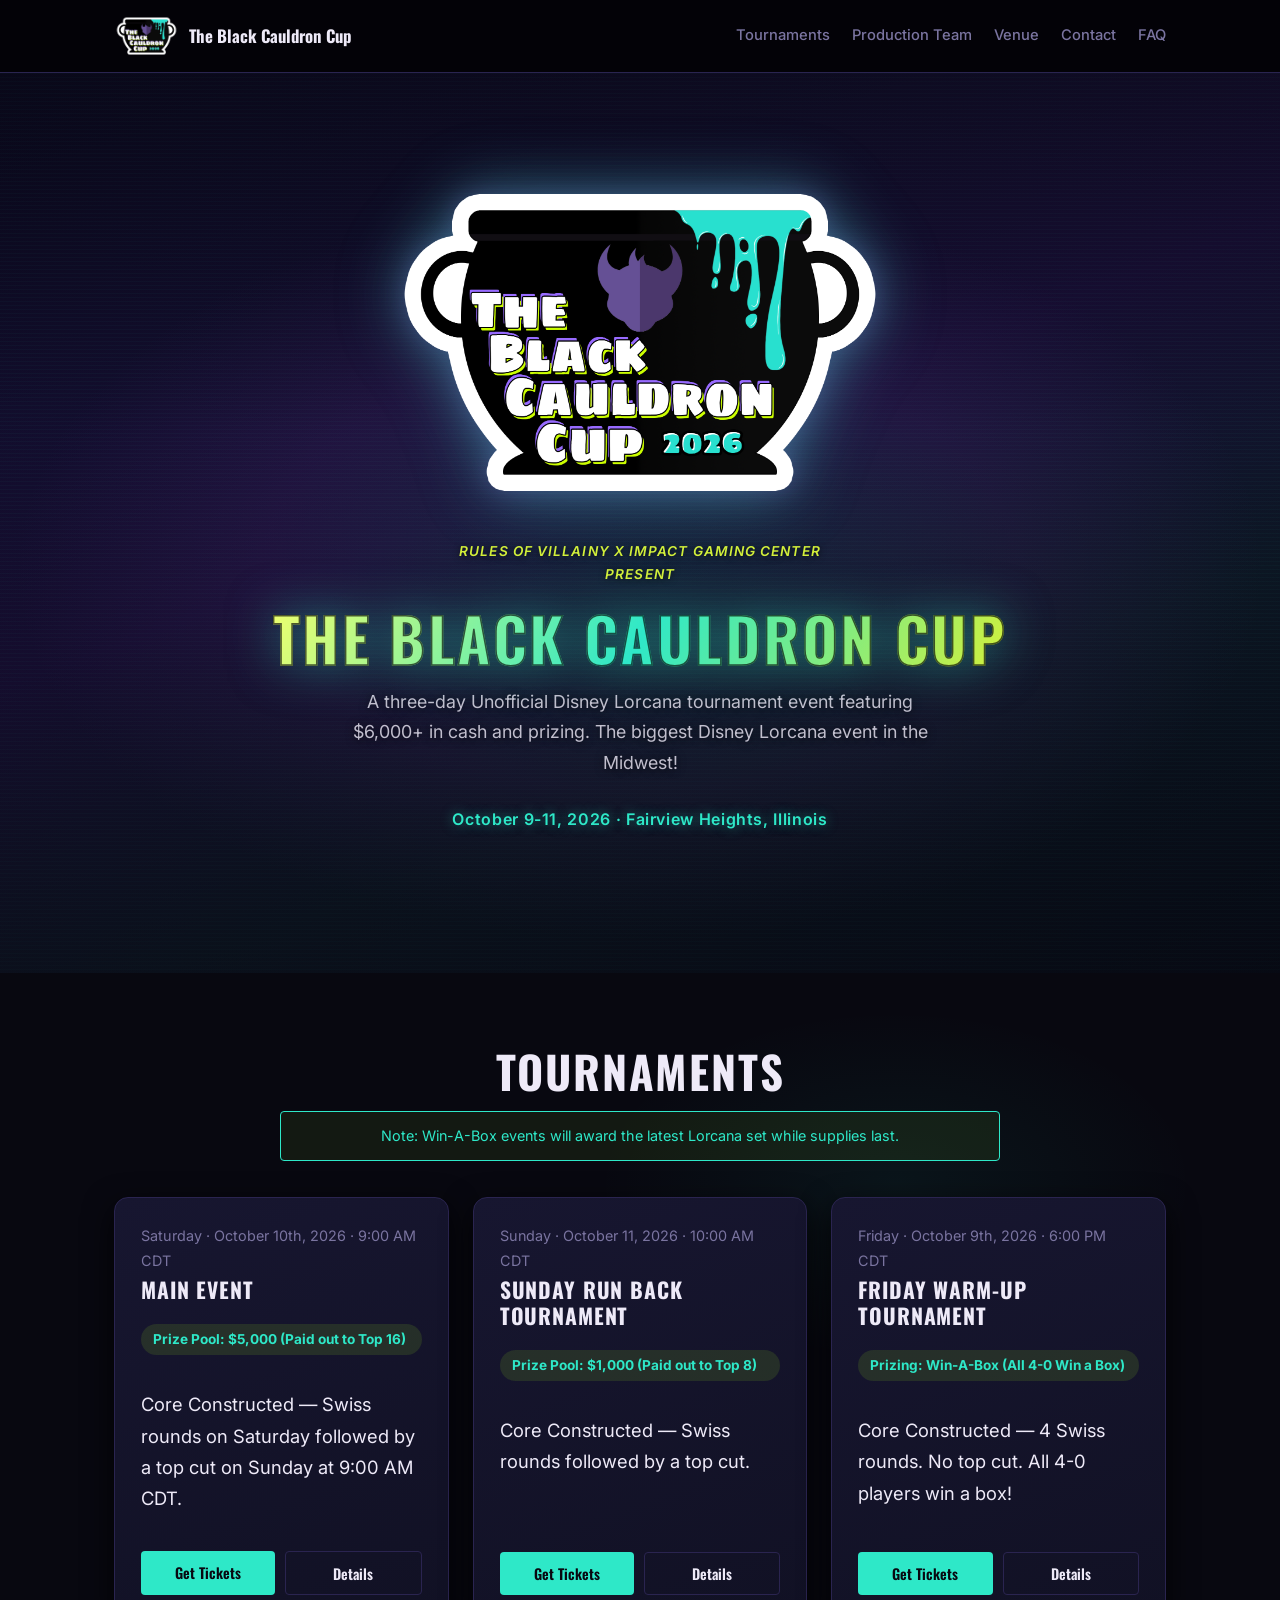
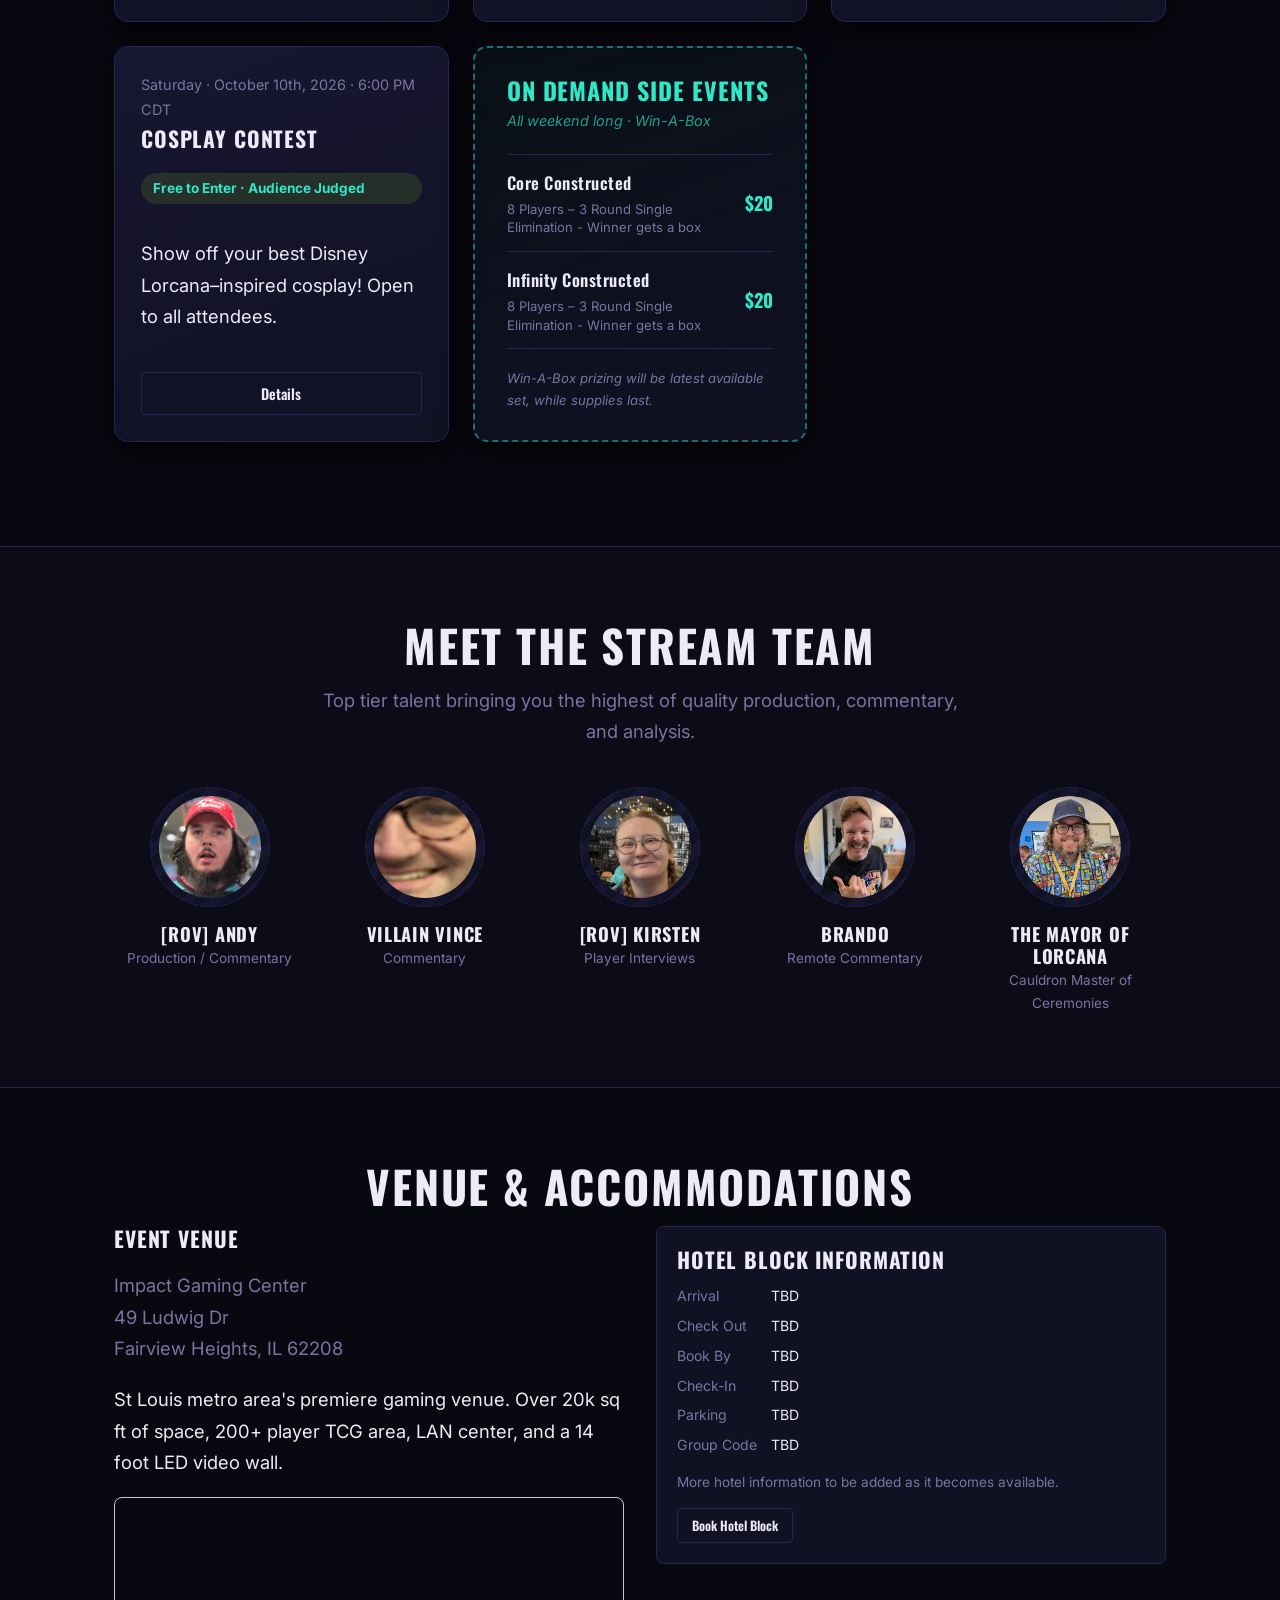
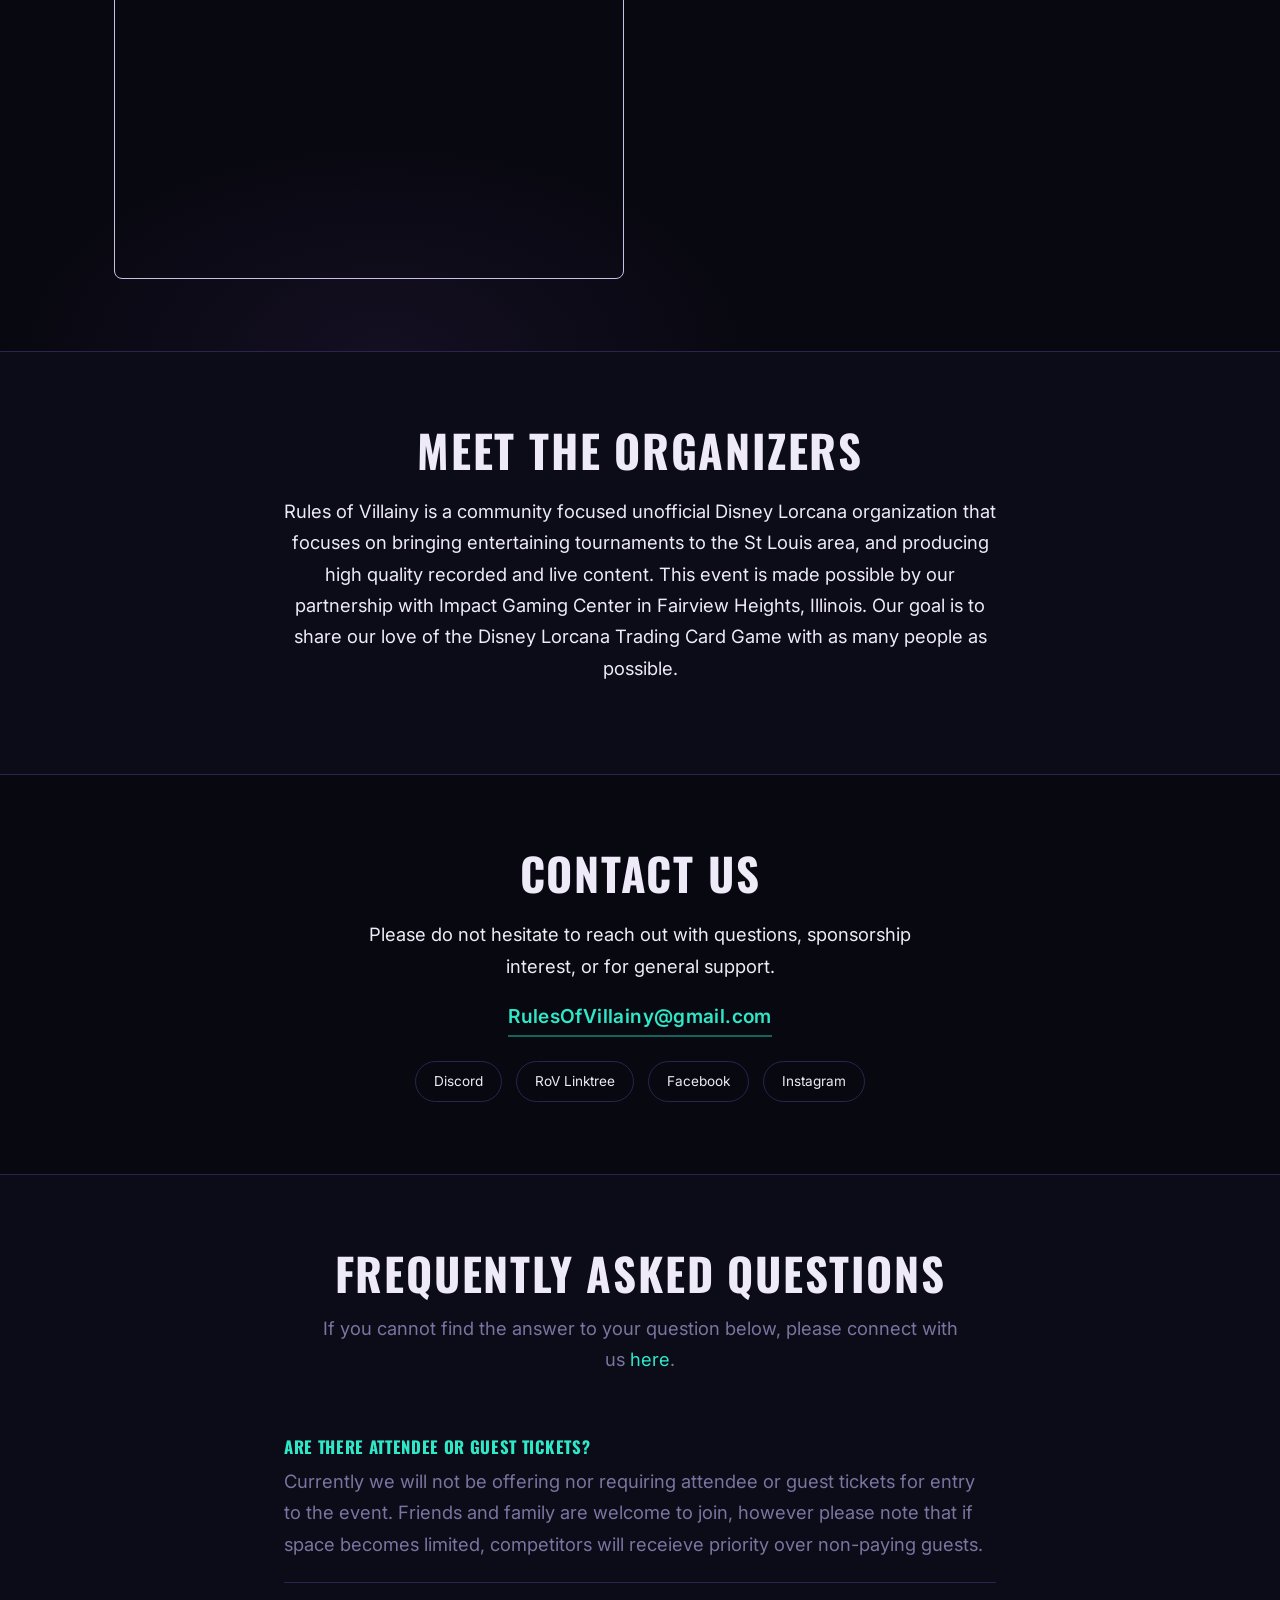
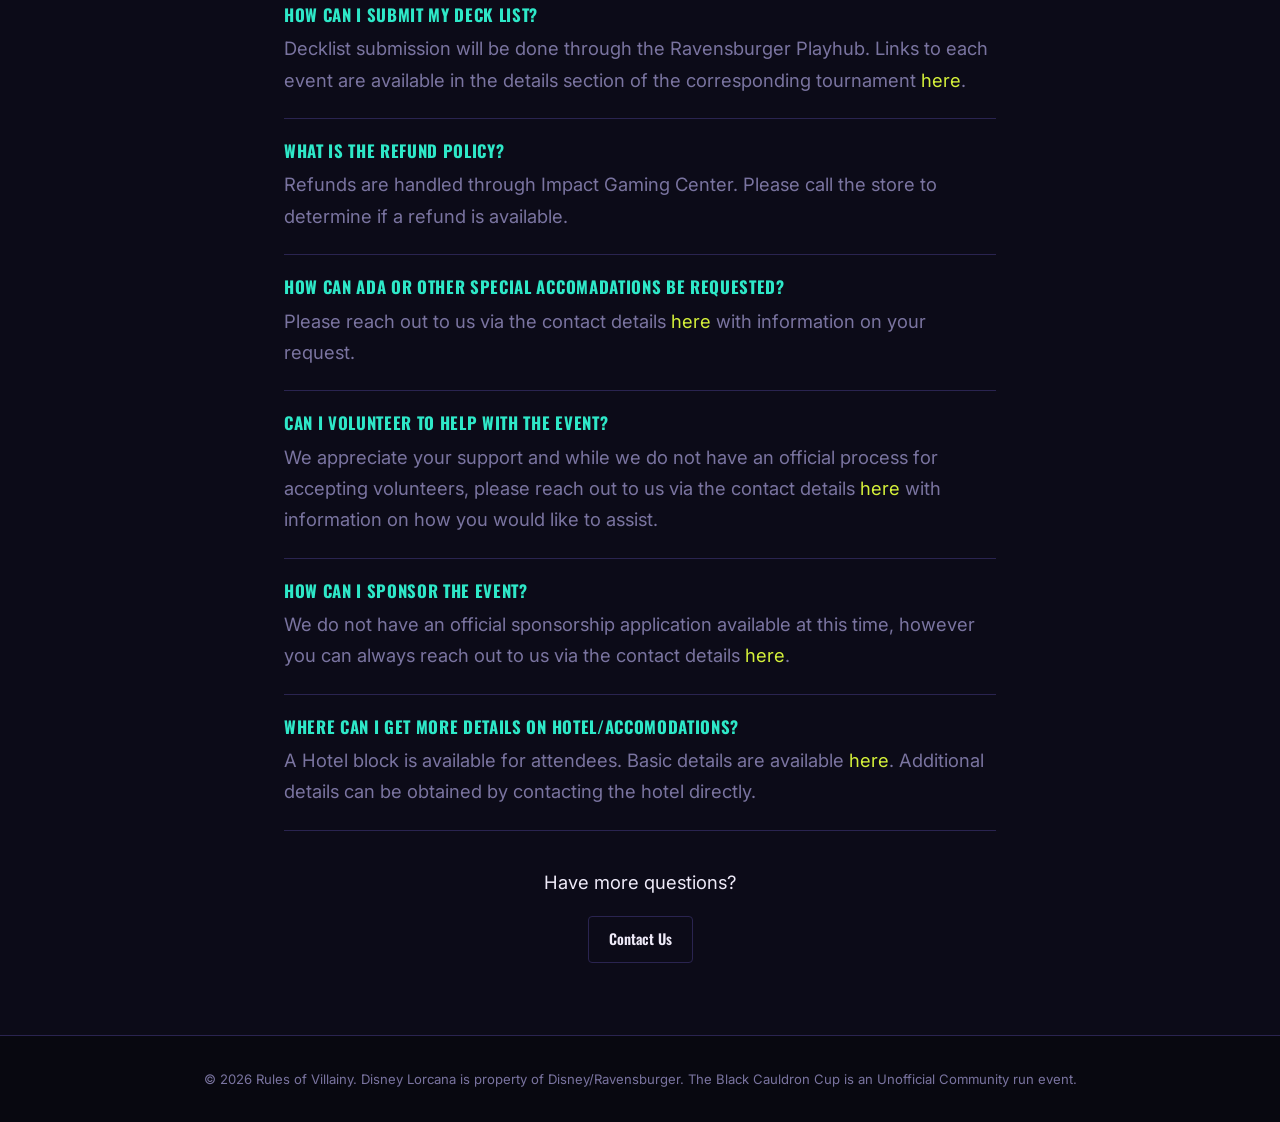
==== commit 10a2f8ba: "more cleanup, almost final" ====
--- a/index.html
+++ b/index.html
@@ -20,18 +20,17 @@
   <!-- ===================== HEADER ===================== -->
   <header class="site-header">
     <nav class="nav-bar">
-      <a href="index.html" class="brand">
+      <a href="#" class="brand">
         <img src="img/bcc_logo_small.png" alt="Black Cauldron Cup logo" class="brand-logo" />
         The Black Cauldron Cup
       </a>
-      <button class="nav-toggle" aria-label="Toggle navigation">☰</button>
+      <button class="nav-toggle" aria-label="Toggle navigation">&#9776;</button>
       <div class="nav-links">
         <a href="#tournaments">Tournaments</a>
         <a href="#team">Production Team</a>
         <a href="#venue">Venue</a>
         <a href="#contact">Contact</a>
-        <a href="faq.html">FAQ</a>
-
+        <a href="#faq">FAQ</a>
       </div>
     </nav>
   </header>
@@ -47,11 +46,9 @@
 
       <p class="tagline">
         A three-day Unofficial Disney Lorcana tournament event featuring $6,000+ in cash and prizing. The biggest Disney
-        Lorcana
-        event in the Midwest!
+        Lorcana event in the Midwest!
       </p>
-      <p class="meta">October 9-11, 2026 · Fairview Heights, Illinois</p>
-      <!-- Do we want to say St Louis Metro Area? or something?-->
+      <p class="meta">October 9-11, 2026 &middot; Fairview Heights, Illinois</p>
     </div>
   </section>
 
@@ -66,73 +63,66 @@
 
       <div class="grid grid-3" style="margin-bottom: 32px;">
 
-        <!-- ── Card 1: Main Event ── -->
+        <!-- Card 1: Main Event -->
         <div class="card event-card">
-          <div class="event-time">Saturday · October 10th, 2026 · 9:00 AM CST</div>
+          <div class="event-time">Saturday &middot; October 10th, 2026 &middot; 9:00 AM CDT</div>
           <h3>Main Event</h3>
           <div class="prize">Prize Pool: $5,000 (Paid out to Top 16)</div>
-          <p>Core Constructed — Swiss rounds on Saturday followed by a top cut on Sunday at 9am CST.</p>
+          <p>Core Constructed &mdash; Swiss rounds on Saturday followed by a top cut on Sunday at 9:00 AM CDT.</p>
           <div class="event-card-actions">
-            <button class="btn btn-primary" data-dummy-action="Buy Main Event Ticket">Get Tickets</button>
+            <a href="https://impactgamingcenter.gg/products/igc-x-rov-the-black-cauldron-cup-5k-ticket-sat-10-oct-2026"
+              target="_blank" rel="noopener noreferrer" class="btn btn-primary">Get Tickets</a>
             <button class="btn btn-outline btn-details" data-popover="popover-main">Details</button>
           </div>
         </div>
 
-        <!-- ── Card 2: Run Back Tournament ── -->
+        <!-- Card 2: Run Back Tournament -->
         <div class="card event-card">
-          <div class="event-time">Sunday · October 11, 2026 · 10:00 AM CST</div>
+          <div class="event-time">Sunday &middot; October 11, 2026 &middot; 10:00 AM CDT</div>
           <h3>Sunday Run Back Tournament</h3>
           <div class="prize">Prize Pool: $1,000 (Paid out to Top 8)</div>
-          <p>Core Constructed — Swiss rounds followed by a top cut.</p>
+          <p>Core Constructed &mdash; Swiss rounds followed by a top cut.</p>
           <div class="event-card-actions">
-            <button class="btn btn-primary" data-dummy-action="Buy Run Back Ticket">Get Tickets</button>
+            <button class="btn btn-primary btn-details" data-popover="popover-walkin-tickets">Get Tickets</button>
             <button class="btn btn-outline btn-details" data-popover="popover-runback">Details</button>
           </div>
         </div>
 
-        <!-- ── Card 3: Warm-Up Challenge ── -->
+        <!-- Card 3: Warm-Up Challenge -->
         <div class="card event-card">
-          <div class="event-time">Friday · October 9th, 2026 · 6:00 PM CST</div>
+          <div class="event-time">Friday &middot; October 9th, 2026 &middot; 6:00 PM CDT</div>
           <h3>Friday Warm-Up Tournament</h3>
           <div class="prize">Prizing: Win-A-Box (All 4-0 Win a Box)</div>
-          <p>Core Constructed - 4 Swiss rounds. No top cut. All 4-0 players win a box! </p>
+          <p>Core Constructed &mdash; 4 Swiss rounds. No top cut. All 4-0 players win a box!</p>
           <div class="event-card-actions">
-            <button class="btn btn-primary" data-dummy-action="Buy Side Challenge Ticket">Get Tickets</button>
+            <button class="btn btn-primary btn-details" data-popover="popover-walkin-tickets">Get Tickets</button>
             <button class="btn btn-outline btn-details" data-popover="popover-side">Details</button>
           </div>
         </div>
 
-        <!-- ── Card 4: Cosplay Contest ── -->
+        <!-- Card 4: Cosplay Contest -->
         <div class="card event-card">
-          <div class="event-time">Saturday · October 10th, 2026 · 6:00 PM CST</div>
+          <div class="event-time">Saturday &middot; October 10th, 2026 &middot; 6:00 PM CDT</div>
           <h3>Cosplay Contest</h3>
-          <div class="prize">Free to Enter · Audience Judged</div>
-          <p>Show off your best Disney Lorcana–inspired cosplay! Open to all attendees.</p>
+          <div class="prize">Free to Enter &middot; Audience Judged</div>
+          <p>Show off your best Disney Lorcana&ndash;inspired cosplay! Open to all attendees.</p>
           <div class="event-card-actions">
             <button class="btn btn-outline btn-details" data-popover="popover-cosplay">Details</button>
           </div>
         </div>
 
-        <!-- ── On Demand Events card (spans 2 columns) ── -->
+        <!-- On Demand Events card -->
         <div class="card ode-card">
           <div class="ode-header">
             <h3>On Demand Side Events</h3>
-            <p class="ode-subtitle">All weekend long · Win-A-Box</p>
+            <p class="ode-subtitle">All weekend long &middot; Win-A-Box</p>
           </div>
 
           <div class="ode-event-list">
-            <!-- 
-            <div class="ode-event-row">
-              <div class="ode-event-info">
-                <span class="ode-event-name">8 Player Win-A-Box</span>
-              </div>
-              <span class="ode-event-price">$20</span>
-            </div> -->
-
             <div class="ode-event-row">
               <div class="ode-event-info">
                 <span class="ode-event-name">Core Constructed</span>
-                <span class="ode-event-detail">8 Players – 3 Round Single Elimination - Winner gets a box</span>
+                <span class="ode-event-detail">8 Players &ndash; 3 Round Single Elimination - Winner gets a box</span>
               </div>
               <span class="ode-event-price">$20</span>
             </div>
@@ -140,22 +130,13 @@
             <div class="ode-event-row">
               <div class="ode-event-info">
                 <span class="ode-event-name">Infinity Constructed</span>
-                <span class="ode-event-detail">8 Players – 3 Round Single Elimination - Winner gets a box</span>
+                <span class="ode-event-detail">8 Players &ndash; 3 Round Single Elimination - Winner gets a box</span>
               </div>
               <span class="ode-event-price">$20</span>
             </div>
-            <!-- 
-            <div class="ode-event-row">
-              <div class="ode-event-info">
-                <span class="ode-event-name">Core Constructed</span>
-                <span class="ode-event-detail">4 Players – Round Robin &nbsp;&bull;&nbsp; 8 Players – 3 Round Single Elim</span>
-              </div>
-              <span class="ode-event-price">$20</span>
-            </div> -->
-
           </div>
 
-          <p class="ode-footer">Win-a-Box prizing will be latest available set, while supplies last.</p>
+          <p class="ode-footer">Win-A-Box prizing will be latest available set, while supplies last.</p>
         </div>
 
       </div>
@@ -168,31 +149,31 @@
   <!-- Popover: Main Event -->
   <div class="popover-overlay" id="popover-main" role="dialog" aria-modal="true" aria-label="Main Event Details">
     <div class="popover-box">
-      <button class="popover-close" aria-label="Close">✕</button>
-      <h3>Main Event — Details</h3>
-      <dl class="popover-info"> <!-- consider order of these items-->
+      <button class="popover-close" aria-label="Close">&#x2715;</button>
+      <h3>Main Event &mdash; Details</h3>
+      <dl class="popover-info">
         <dt>Format</dt>
         <dd>Core Constructed</dd>
         <dt># of Swiss Rounds</dt>
         <dd>TBD (based on attendance)</dd>
         <dt>Decklist Due</dt>
-        <dd>8:30 AM CST</dd>
+        <dd>8:30 AM CDT</dd>
         <dt>Decklist Submission</dt>
         <dd><a href="#" data-dummy-action="Decklist Link">Submission Link (TBD)</a></dd>
         <dt>Player Meeting</dt>
-        <dd>8:45 AM CST</dd>
+        <dd>8:45 AM CDT</dd>
         <dt>Round 1 Start</dt>
-        <dd>9:00 AM CST · Saturday, October 10</dd>
+        <dd>9:00 AM CDT &middot; Saturday, October 10</dd>
         <div class="popover-section-divider"><span>Day 2</span></div>
-
         <dt>Day 2</dt>
         <dd>Top 16</dd>
         <dt>Day 2 Player Meeting</dt>
-        <dd>9:45 AM CST · Sunday, October 11</dd>
+        <dd>9:45 AM CDT &middot; Sunday, October 11</dd>
         <dt>Round 1 Start</dt>
-        <dd>10:00 AM CST · Sunday, October 11</dd>
+        <dd>10:00 AM CDT &middot; Sunday, October 11</dd>
         <dt>Ravensburger Playhub</dt>
-        <dd><a href="#" data-dummy-action="Playhub Link">Playhub Link (TBD)</a></dd>
+        <dd><a href="https://tcg.ravensburgerplay.com/events/770995" target="_blank" rel="noopener noreferrer">Playhub
+            Link</a></dd>
       </dl>
       <h4 class="popover-prize-heading">Prize Structure</h4>
       <ul class="popover-prizes">
@@ -211,12 +192,12 @@
             <li>$450</li>
           </ul>
         </li>
-        <li><strong>5th – 8th Place</strong>
+        <li><strong>5th &ndash; 8th Place</strong>
           <ul>
             <li>$200</li>
           </ul>
         </li>
-        <li><strong>9th – 16th Place</strong>
+        <li><strong>9th &ndash; 16th Place</strong>
           <ul>
             <li>$100</li>
           </ul>
@@ -229,8 +210,8 @@
   <div class="popover-overlay" id="popover-runback" role="dialog" aria-modal="true"
     aria-label="Run Back Tournament Details">
     <div class="popover-box">
-      <button class="popover-close" aria-label="Close">✕</button>
-      <h3>Run Back Tournament — Details</h3>
+      <button class="popover-close" aria-label="Close">&#x2715;</button>
+      <h3>Run Back Tournament &mdash; Details</h3>
       <dl class="popover-info">
         <dt>Format</dt>
         <dd>Core Constructed</dd>
@@ -241,9 +222,9 @@
         <dt>Decklist Submission</dt>
         <dd><a href="#" data-dummy-action="Decklist Link">Submission Link (TBD)</a></dd>
         <dt>Player Meeting</dt>
-        <dd>8:45 AM CST</dd>
+        <dd>8:45 AM CDT</dd>
         <dt>Round 1 Start</dt>
-        <dd>9:00 AM CST · Sunday, October 11</dd>
+        <dd>9:00 AM CDT &middot; Sunday, October 11</dd>
         <dt>Top Cut</dt>
         <dd>Top 8</dd>
         <dt>Top Cut Start</dt>
@@ -268,7 +249,7 @@
             <li>$100</li>
           </ul>
         </li>
-        <li><strong>5th – 8th Place</strong>
+        <li><strong>5th &ndash; 8th Place</strong>
           <ul>
             <li>$75</li>
           </ul>
@@ -277,24 +258,24 @@
     </div>
   </div>
 
-  <!-- Popover: Warm-up Challenge -->
+  <!-- Popover: Warm-Up Tournament -->
   <div class="popover-overlay" id="popover-side" role="dialog" aria-modal="true" aria-label="Side Challenge Details">
     <div class="popover-box">
-      <button class="popover-close" aria-label="Close">✕</button>
-      <h3>Friday Warm-Up Tournament — Details</h3>
+      <button class="popover-close" aria-label="Close">&#x2715;</button>
+      <h3>Friday Warm-Up Tournament &mdash; Details</h3>
       <dl class="popover-info">
         <dt>Date</dt>
         <dd>Friday, October 9th</dd>
         <dt>Player Meeting</dt>
-        <dd>05:45 PM CST</dd>
+        <dd>05:45 PM CDT</dd>
         <dt>Round 1 Start</dt>
-        <dd>06:00 PM CST</dd>
+        <dd>06:00 PM CDT</dd>
         <dt>Format</dt>
         <dd>Core Constructed</dd>
         <dt>Swiss Rounds</dt>
         <dd>4 Rounds</dd>
         <dt>Decklist Due</dt>
-        <dd>5:45 PM CST</dd>
+        <dd>5:45 PM CDT</dd>
         <dt>Decklist Submission</dt>
         <dd><a href="#" data-dummy-action="Decklist Link">Submission Link (TBD)</a></dd>
         <dt>Top Cut</dt>
@@ -309,10 +290,7 @@
             <li>1 Booster Box</li>
           </ul>
         </li>
-
-        Additional Prizing TBD.
-        <br><br>
-        Booster Boxes from the latest set while supplies available.
+        <li>Additional Prizing TBD. Booster Boxes from the latest set while supplies available.</li>
       </ul>
     </div>
   </div>
@@ -321,8 +299,8 @@
   <div class="popover-overlay" id="popover-cosplay" role="dialog" aria-modal="true"
     aria-label="Cosplay Contest Details">
     <div class="popover-box">
-      <button class="popover-close" aria-label="Close">✕</button>
-      <h3>Cosplay Contest — Details</h3>
+      <button class="popover-close" aria-label="Close">&#x2715;</button>
+      <h3>Cosplay Contest &mdash; Details</h3>
       <dl class="popover-info">
         <dt>Date</dt>
         <dd>Saturday, October 10th</dd>
@@ -354,6 +332,23 @@
     </div>
   </div>
 
+  <!-- Popover: Walk-in Tickets (Run Back & Warm-Up) -->
+  <div class="popover-overlay" id="popover-walkin-tickets" role="dialog" aria-modal="true"
+    aria-label="Ticket Information">
+    <div class="popover-box" style="text-align: center; max-width: 480px;">
+      <button class="popover-close" aria-label="Close">&#x2715;</button>
+      <h3>Tickets Available On-Site</h3>
+      <p style="margin: 20px 0 8px;">There is no pre-sale of tickets for this event.</p>
+      <p style="color: var(--color-text-muted); font-size: 0.92rem; margin: 0 0 28px;">
+        Tickets can be purchased on location at
+        <strong style="color: var(--color-primary);">Impact Gaming Center</strong>
+        during the Black Cauldron Cup weekend.
+      </p>
+      <button class="btn btn-outline"
+        onclick="document.getElementById('popover-walkin-tickets').classList.remove('open'); document.body.style.overflow='';">Close</button>
+    </div>
+  </div>
+
 
   <!-- ===================== COMMENTATORS / TEAM ===================== -->
   <section id="team" class="section section-alt">
@@ -363,84 +358,33 @@
         analysis.</p>
       <div class="grid grid-4">
         <div class="person-card">
-          <img src="img/caster_andy.jpg" class="placeholder-img avatar-img"></img>
+          <img src="img/caster_andy.jpg" class="placeholder-img avatar-img">
           <h4>[RoV] Andy</h4>
           <div class="role">Production / Commentary</div>
         </div>
         <div class="person-card">
-          <img src="img/caster_vince.png" class="placeholder-img avatar-img"></img>
+          <img src="img/caster_vince.png" class="placeholder-img avatar-img">
           <h4>Villain Vince</h4>
           <div class="role">Commentary</div>
         </div>
         <div class="person-card">
-          <img src="img/caster_kirsten.webp" class="placeholder-img avatar-img"></img>
+          <img src="img/caster_kirsten.webp" class="placeholder-img avatar-img">
           <h4>[RoV] Kirsten</h4>
           <div class="role">Player Interviews</div>
         </div>
         <div class="person-card">
-          <img src="img/brando.jpg" class="placeholder-img avatar-img"></img>
+          <img src="img/brando.jpg" class="placeholder-img avatar-img">
           <h4>Brando</h4>
           <div class="role">Remote Commentary</div>
         </div>
         <div class="person-card">
-          <span class="placeholder-img avatar-img">TBD</span>
-          <h4>TBD</h4>
-          <div class="role">Remote Commentary</div>
-        </div>
-        <!-- <div class="person-card">
-          <span class="placeholder-img avatar-img">TBD</span>
-          <h4>TBD</h4>
-          <div class="role">Remote Commentary</div>
-        </div>
-        <div class="person-card">
-          <span class="placeholder-img avatar-img">TBD</span>
-          <h4>TBD</h4>
-          <div class="role">Remote Commentary</div>
-        </div>
-        <div class="person-card">
-          <span class="placeholder-img avatar-img">TBD</span>
-          <h4>TBD</h4>
-          <div class="role">Remote Commentary</div>
-        </div>
-        <div class="person-card">
-          <span class="placeholder-img avatar-img">TBD</span>
-          <h4>TBD</h4>
-          <div class="role">Remote Commentary</div>
-        </div>
-        <div class="person-card">
-          <span class="placeholder-img avatar-img">TBD</span>
-          <h4>TBD</h4>
-          <div class="role">Remote Commentary</div> -->
-      </div>
-    </div>
-    </div>
-  </section>
-
-  <!-- ===================== SPONSORS ===================== -->
-  <!-- <section class="section">
-    <div class="container">
-      <h2 class="section-heading">Community Sponsors &amp; Partners</h2>
-      <p class="section-subheading">Placeholder sponsor logos and names — replace with real partners.</p>
-      <div class="grid grid-4">
-        <a href="#" class="sponsor-card" data-dummy-action="Visit Sponsor One">
-          <span class="placeholder-img sponsor-img">LOGO</span>
-          <div class="sponsor-name">Sponsor One</div>
-        </a>
-        <a href="#" class="sponsor-card" data-dummy-action="Visit Sponsor Two">
-          <span class="placeholder-img sponsor-img">LOGO</span>
-          <div class="sponsor-name">Sponsor Two</div>
-        </a>
-        <a href="#" class="sponsor-card" data-dummy-action="Visit Sponsor Three">
-          <span class="placeholder-img sponsor-img">LOGO</span>
-          <div class="sponsor-name">Sponsor Three</div>
-        </a>
-        <a href="#" class="sponsor-card" data-dummy-action="Visit Sponsor Four">
-          <span class="placeholder-img sponsor-img">LOGO</span>
-          <div class="sponsor-name">Sponsor Four</div>
-        </a>
-      </div>
-    </div>
-  </section> -->
+          <img src="img/caster-brad.png" class="placeholder-img avatar-img">
+          <h4>The Mayor of Lorcana</h4>
+          <div class="role">Cauldron Master of Ceremonies</div>
+        </div>
+      </div>
+    </div>
+  </section>
 
 
   <!-- ===================== VENUE ===================== -->
@@ -455,13 +399,15 @@
             49 Ludwig Dr<br />
             Fairview Heights, IL 62208
           </p>
-          <p>Placeholder description of the venue location and nearby amenities.</p>
+          <p>St Louis metro area's premiere gaming venue. Over 20k sq ft of space, 200+ player TCG area, LAN center, and
+            a 14
+            foot LED video wall.</p>
           <iframe
-            src="https://www.google.com/maps?q=Impact+Gaming+Center,+49+Ludwig+Dr,+Fairview+Heights,+IL+62208&output=embed"
+            src="https://www.google.com/maps?q=Impact+Gaming+Center,+49+Ludwig+Dr,+Fairview+Heights,+IL+62208&z=17&output=embed"
             width="100%"
             style="aspect-ratio: 4/3; border: 1px solid var(--color-border); border-radius: var(--radius-md); display: block; filter: invert(90%) hue-rotate(180deg);"
             allowfullscreen="" loading="lazy" referrerpolicy="no-referrer-when-downgrade"
-            title="Impact Gaming Center — 49 Ludwig Dr, Fairview Heights, IL 62208"></iframe>
+            title="Impact Gaming Center &mdash; 49 Ludwig Dr, Fairview Heights, IL 62208"></iframe>
         </div>
         <div class="hotel-block">
           <h3>Hotel Block Information</h3>
@@ -496,18 +442,13 @@
       <h2 class="section-heading">Meet the Organizers</h2>
       <p>
         Rules of Villainy is a community focused unofficial Disney Lorcana organization that focuses on bringing
-        entertaining tournaments to the St Louis area,
-        and producing high quality recorded and live content. This event is made possible by our partnership with Impact
-        Gaming Center in Fairview Heights, Illinois.
+        entertaining tournaments to the St Louis area, and producing high quality recorded and live content. This event
+        is made possible by our partnership with Impact Gaming Center in Fairview Heights, Illinois.
         Our goal is to share our love of the Disney Lorcana Trading Card Game with as many people as possible.
       </p>
-      <!-- <div style="display:flex; gap:14px; justify-content:center; margin-top:20px; flex-wrap:wrap;">
-        <button class="btn btn-outline" data-dummy-action="Open Volunteer Form">Volunteer</button>
-        <button class="btn btn-outline" data-dummy-action="Open Staff Application">Staff Application</button>
-      </div> -->
-      <p style="margin-top:16px; font-size:0.85rem; color:var(--color-text-muted);">
+      <!-- <p style="margin-top:16px; font-size:0.85rem; color:var(--color-text-muted);">
         Placeholder note: fine print text goes here if needed.
-      </p>
+      </p> -->
     </div>
   </section>
 
@@ -520,12 +461,76 @@
         interest, or for general support.
       </p>
       <p><a href="mailto:RulesOfVillainy@gmail.com" class="contact-email">RulesOfVillainy@gmail.com</a></p>
-      <!-- <button class="btn btn-accent" data-dummy-action="Donate">Donate (Placeholder)</button> -->
       <div class="social-links">
-        <a href="https://discord.gg/C2XREFRHuE" data-dummy-action="Open Discord">Discord</a>
-        <a href="https://villainy.ink" data-dummy-action="Open Website">RoV Linktree</a>
-        <a href="https://www.facebook.com/rulesofvillainy" data-dummy-action="Open Facebook">Facebook</a>
-        <a href="https://www.instagram.com/rulesofvillainy/" data-dummy-action="Open Instagram">Instagram</a>
+        <a href="https://discord.gg/C2XREFRHuE">Discord</a>
+        <a href="https://villainy.ink">RoV Linktree</a>
+        <a href="https://www.facebook.com/rulesofvillainy">Facebook</a>
+        <a href="https://www.instagram.com/rulesofvillainy/">Instagram</a>
+      </div>
+    </div>
+  </section>
+
+  <!-- ===================== FAQ ===================== -->
+  <section id="faq" class="section section-alt">
+    <div class="container" style="max-width: 760px;">
+      <h2 class="section-heading">Frequently Asked Questions</h2>
+      <p class="section-subheading">
+        If you cannot find the answer to your question below, please connect with us <a href="#contact">here</a>.
+      </p>
+
+      <div class="faq-item">
+        <h3>Are there Attendee or Guest tickets?</h3>
+        <p>Currently we will not be offering nor requiring attendee or guest tickets for entry to the event.
+          Friends and family are welcome to join, however please note that if space becomes limited, competitors will
+          receieve priority over non-paying guests.
+        </p>
+      </div>
+
+      <div class="faq-item">
+        <h3>How can I submit my deck list?</h3>
+        <p>Decklist submission will be done through the Ravensburger Playhub. Links to each event are available in the
+          details section of the corresponding tournament <a href="#tournaments">here</a>.</p>
+      </div>
+
+      <div class="faq-item">
+        <h3>What is the refund policy?</h3>
+        <p>Refunds are handled through Impact Gaming Center. Please call the store to determine if a refund is
+          available.</p>
+      </div>
+
+      <div class="faq-item">
+        <h3>How can ADA or other special accomadations be requested?</h3>
+        <p>Please reach out to us via the contact details <a href="#contact">here</a> with information on your
+          request.</p>
+      </div>
+
+      <div class="faq-item">
+        <h3>Can I volunteer to help with the event?</h3>
+        <p>
+          We appreciate your support and while we do not have an official process for accepting volunteers,
+          please reach out to us via the contact details <a href="#contact">here</a> with
+          information on how you would like to assist.
+        </p>
+      </div>
+
+      <div class="faq-item">
+        <h3>How can I sponsor the event?</h3>
+        <p>We do not have an official sponsorship application available at this time, however you can always reach
+          out to us via the contact details <a href="#contact">here</a>.
+        </p>
+      </div>
+
+      <div class="faq-item">
+        <h3>Where can I get more details on Hotel/Accomodations?</h3>
+        <p>
+          A Hotel block is available for attendees. Basic details are available <a href="#venue">here</a>.
+          Additional details can be obtained by contacting the hotel directly.
+        </p>
+      </div>
+
+      <p style="text-align:center; margin-top: 36px;">Have more questions?</p>
+      <div style="text-align:center;">
+        <a href="#contact" class="btn btn-outline">Contact Us</a>
       </div>
     </div>
   </section>
@@ -533,12 +538,10 @@
   <!-- ===================== FOOTER ===================== -->
   <footer class="site-footer">
     <div class="container">
-      © 2026 Rules of Villainy. Disney Lorcana is property of Disney/Ravensburger. The Black Cauldron Cup is an
+      &copy; 2026 Rules of Villainy. Disney Lorcana is property of Disney/Ravensburger. The Black Cauldron Cup is an
       Unofficial Community run event.
     </div>
   </footer>
-
-
 
   <script src="js/script.js"></script>
 </body>
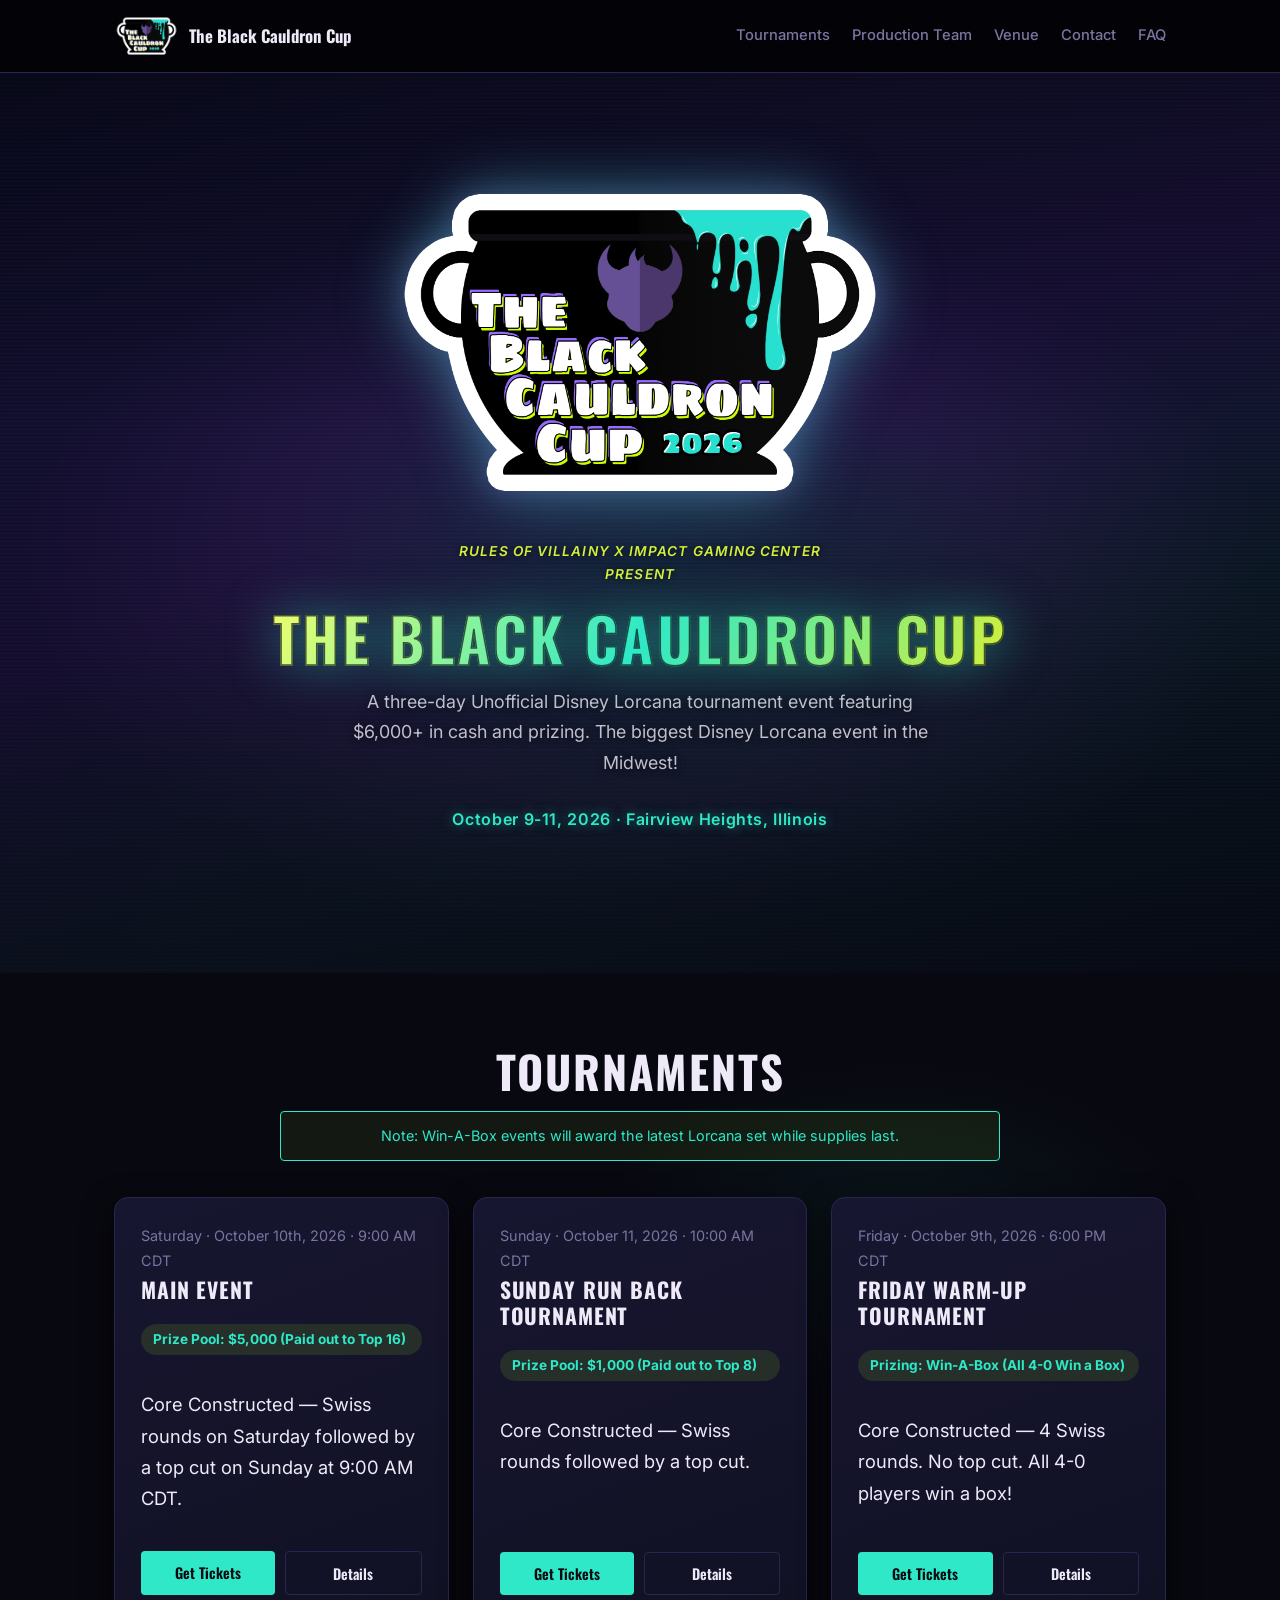
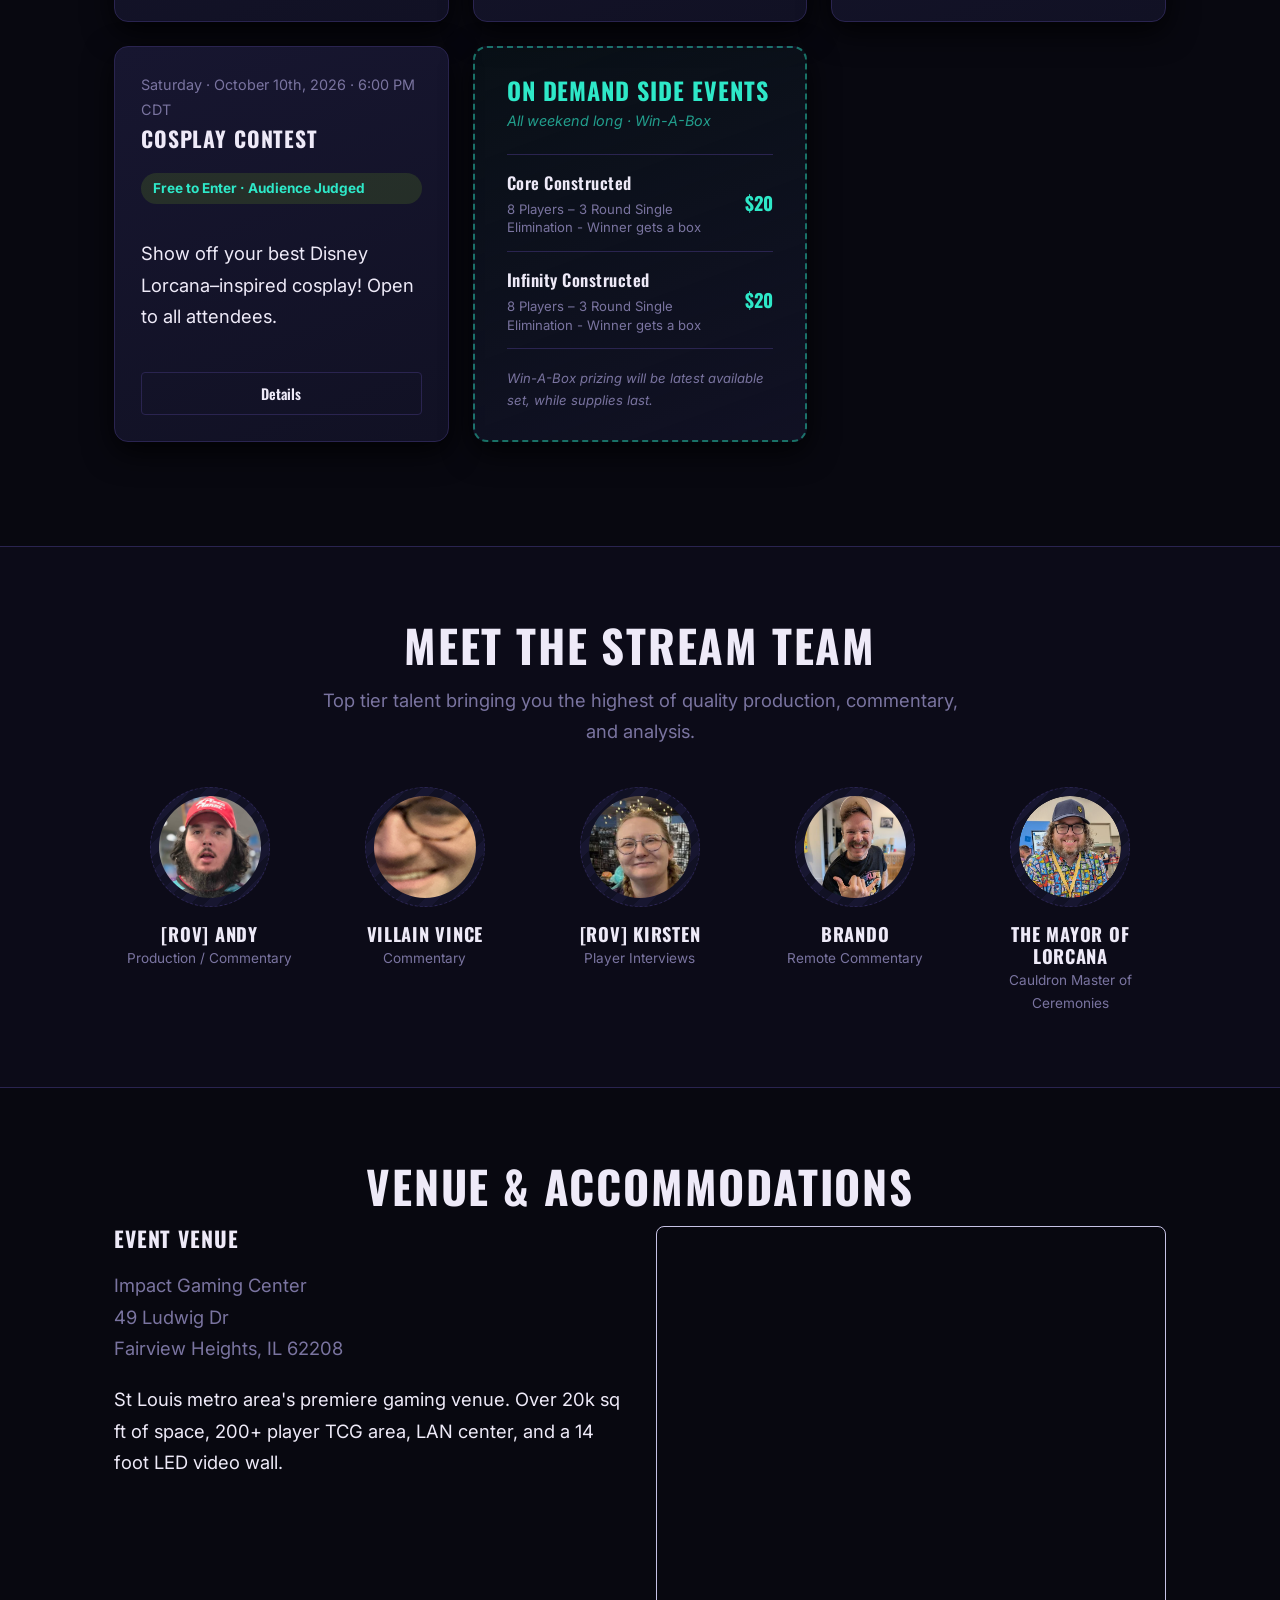
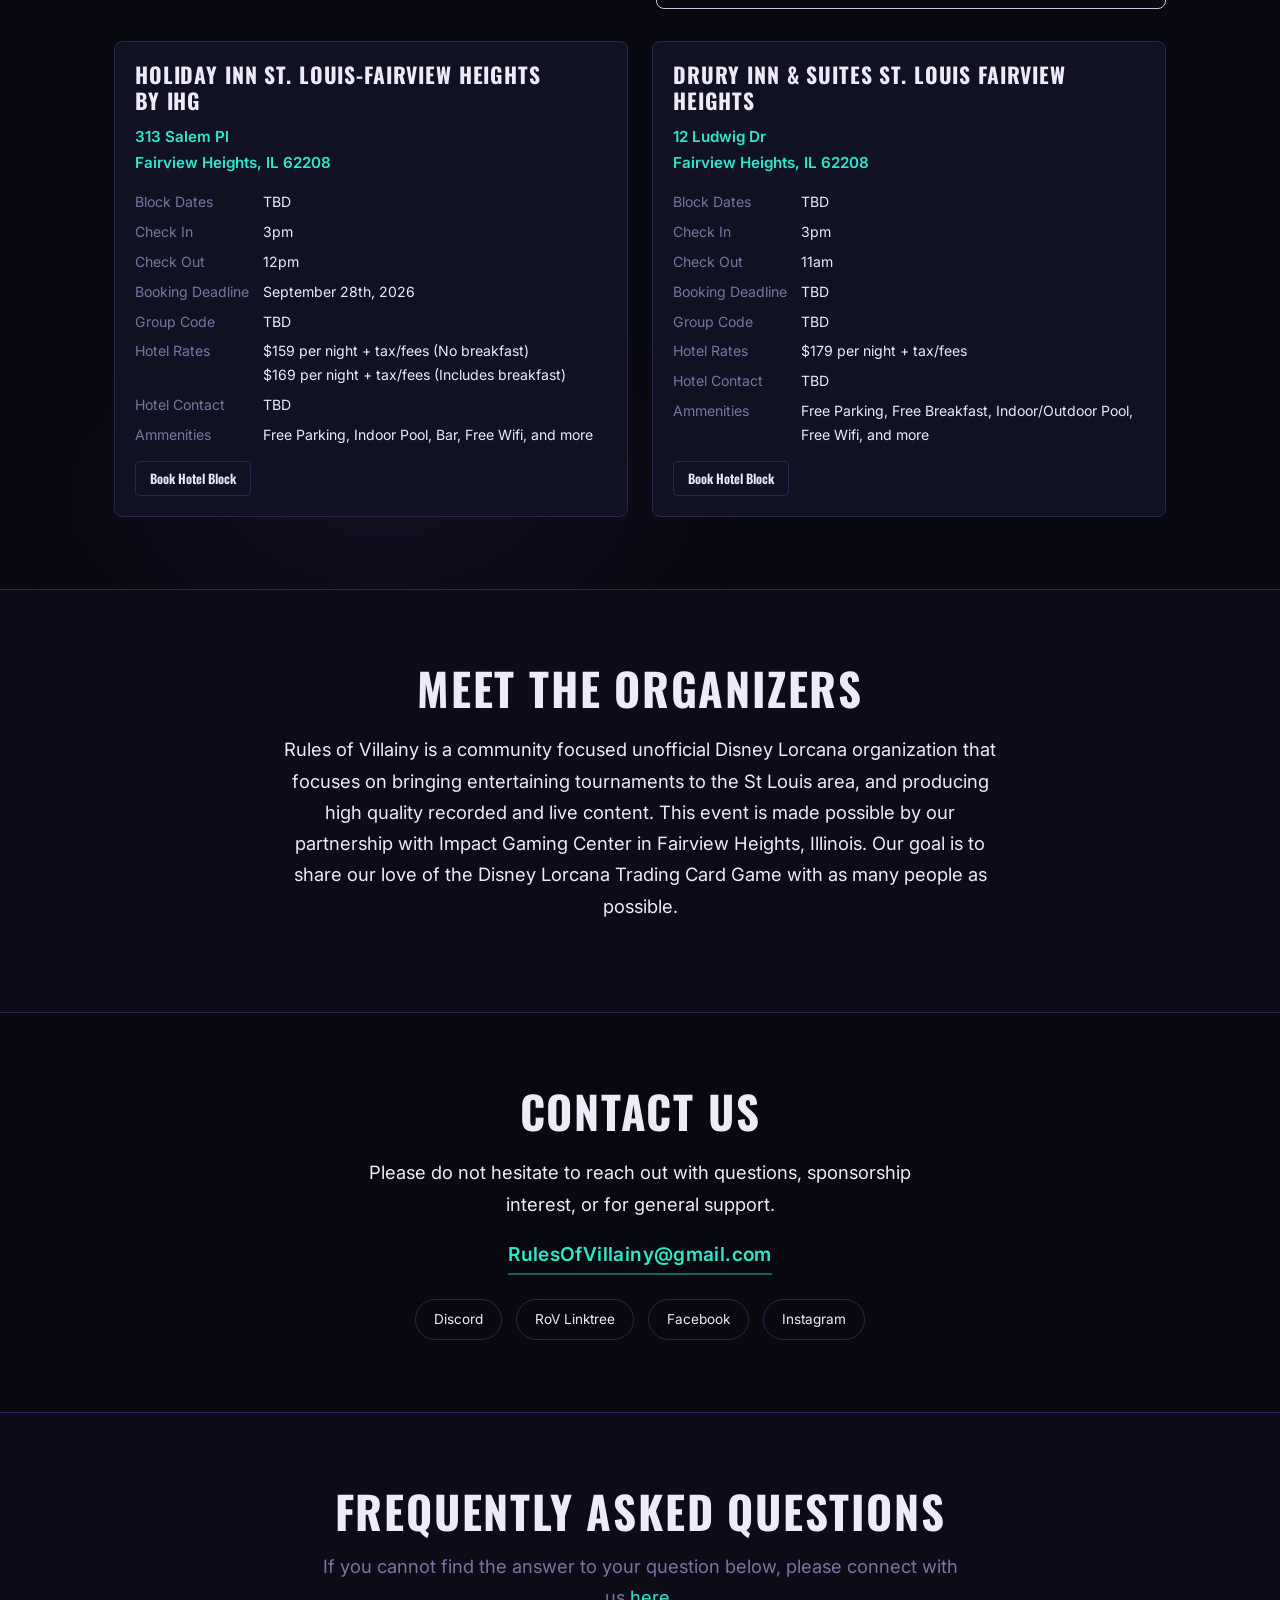
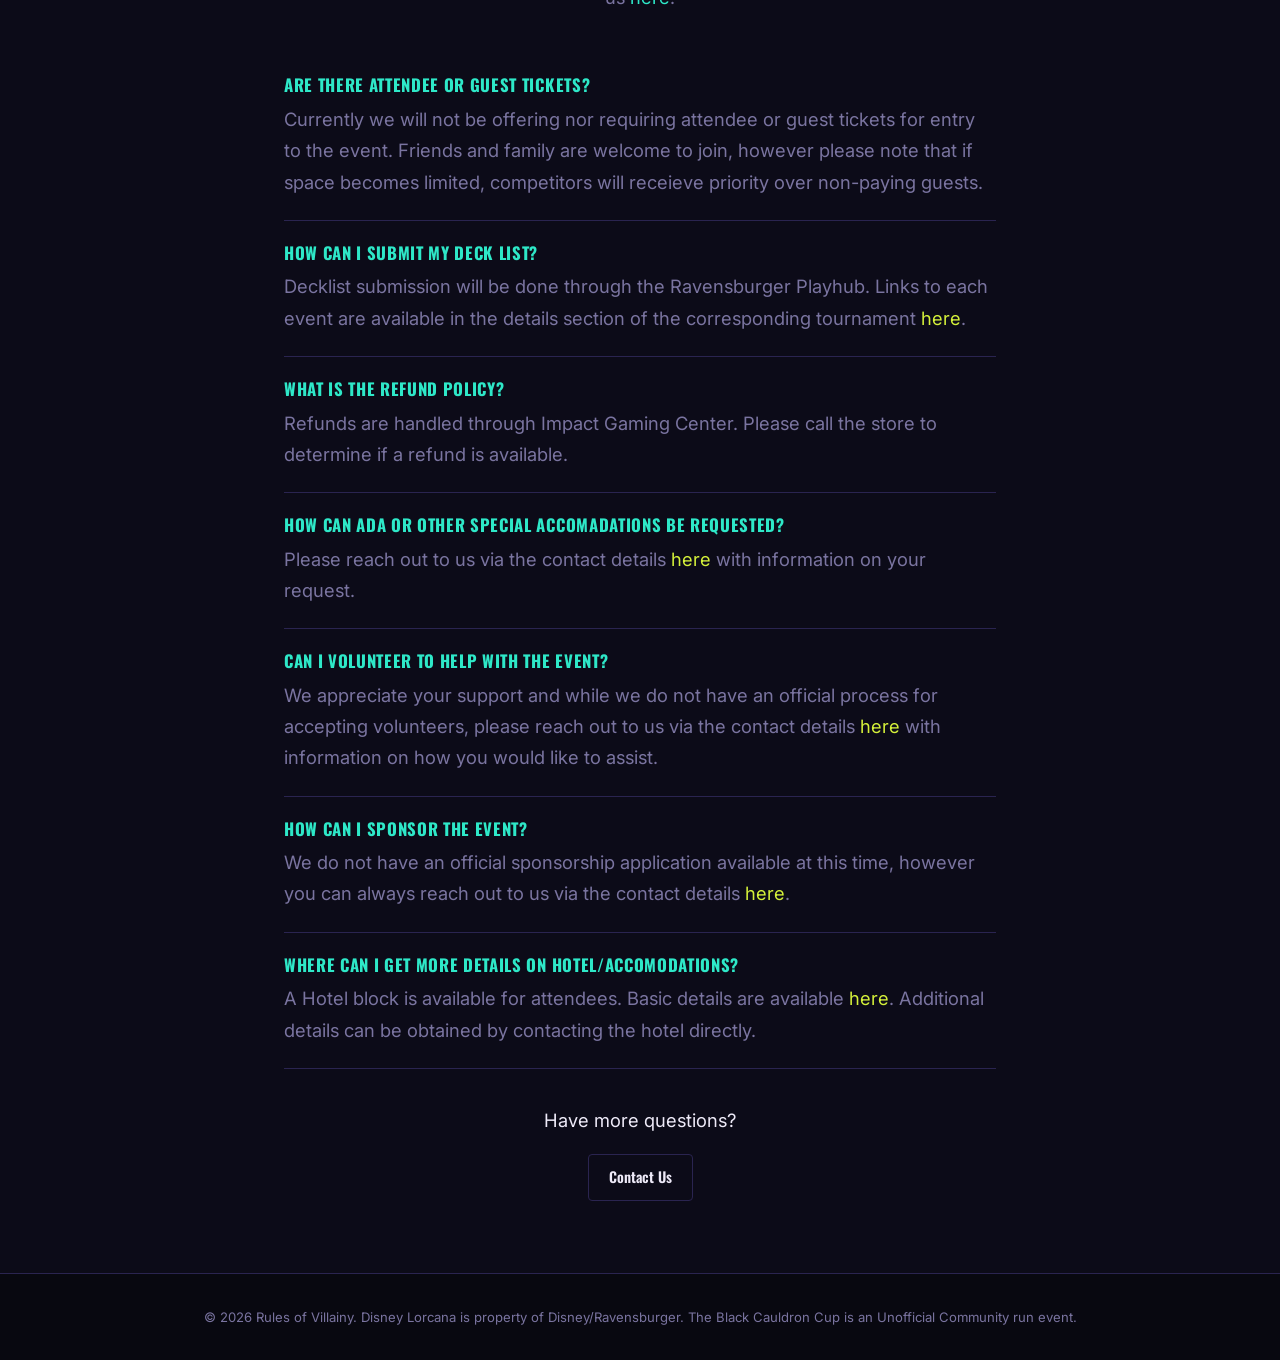
==== commit 8a9575c6: "updates" ====
--- a/index.html
+++ b/index.html
@@ -391,8 +391,10 @@
   <section id="venue" class="section">
     <div class="container">
       <h2 class="section-heading">Venue &amp; Accommodations</h2>
-      <div class="venue-details">
-        <div>
+
+      <!-- Event Venue -->
+      <div class="venue-location">
+        <div class="venue-info">
           <h3>Event Venue</h3>
           <p class="venue-address">
             Impact Gaming Center<br />
@@ -400,38 +402,80 @@
             Fairview Heights, IL 62208
           </p>
           <p>St Louis metro area's premiere gaming venue. Over 20k sq ft of space, 200+ player TCG area, LAN center, and
-            a 14
-            foot LED video wall.</p>
-          <iframe
-            src="https://www.google.com/maps?q=Impact+Gaming+Center,+49+Ludwig+Dr,+Fairview+Heights,+IL+62208&z=17&output=embed"
-            width="100%"
-            style="aspect-ratio: 4/3; border: 1px solid var(--color-border); border-radius: var(--radius-md); display: block; filter: invert(90%) hue-rotate(180deg);"
-            allowfullscreen="" loading="lazy" referrerpolicy="no-referrer-when-downgrade"
-            title="Impact Gaming Center &mdash; 49 Ludwig Dr, Fairview Heights, IL 62208"></iframe>
-        </div>
+            a 14 foot LED video wall.</p>
+        </div>
+        <iframe
+          src="https://www.google.com/maps?q=Impact+Gaming+Center,+49+Ludwig+Dr,+Fairview+Heights,+IL+62208&z=17&output=embed"
+          width="100%"
+          style="aspect-ratio: 4/3; border: 1px solid var(--color-border); border-radius: var(--radius-md); display: block; filter: invert(90%) hue-rotate(180deg);"
+          allowfullscreen="" loading="lazy" referrerpolicy="no-referrer-when-downgrade"
+          title="Impact Gaming Center &mdash; 49 Ludwig Dr, Fairview Heights, IL 62208"></iframe>
+      </div>
+
+      <!-- Hotel Blocks -->
+      <div class="hotel-blocks-grid">
+
+        <!-- Hotel 1 -->
         <div class="hotel-block">
-          <h3>Hotel Block Information</h3>
+          <h3>Holiday Inn St. Louis-Fairview Heights <br>by IHG</h3>
+          <p class="hotel-name">313 Salem Pl<br> Fairview Heights, IL 62208</p>
           <dl>
-            <dt>Arrival</dt>
-            <dd>TBD</dd>
+            <dt>Block Dates</dt>
+            <dd>TBD</dd>
+            <dt>Check In</dt>
+            <dd>3pm</dd>
             <dt>Check Out</dt>
-            <dd>TBD</dd>
-            <dt>Book By</dt>
-            <dd>TBD</dd>
-            <dt>Check-In</dt>
-            <dd>TBD</dd>
-            <dt>Parking</dt>
-            <dd>TBD</dd>
+            <dd>12pm</dd>
+            <dt>Booking Deadline</dt>
+            <dd>September 28th, 2026</dd>
             <dt>Group Code</dt>
             <dd>TBD</dd>
+            <dt>Hotel Rates</dt>
+            <dd>$159 per night + tax/fees (No breakfast)<br>
+              $169 per night + tax/fees (Includes breakfast)</dd>
+            <dt>Hotel Contact</dt>
+            <dd>TBD</dd>
+            <dt>Ammenities</dt>
+            <dd>Free Parking, Indoor Pool, Bar, Free Wifi, and more</dd>
           </dl>
           <p style="margin-top:14px; font-size:0.85rem; color:var(--color-text-muted);">
-            More hotel information to be added as it becomes available.
+
           </p>
-          <button class="btn btn-outline btn-sm" data-dummy-action="View Hotel Booking Link">
+          <button class="btn btn-outline btn-sm" data-dummy-action="View Hotel 1 Booking Link">
             Book Hotel Block
           </button>
         </div>
+
+        <!-- Hotel 2 -->
+        <div class="hotel-block">
+          <h3>Drury Inn & Suites St. Louis Fairview Heights</h3>
+          <p class="hotel-name">12 Ludwig Dr<br>Fairview Heights, IL 62208</p>
+          <dl>
+            <dt>Block Dates</dt>
+            <dd>TBD</dd>
+            <dt>Check In</dt>
+            <dd>3pm</dd>
+            <dt>Check Out</dt>
+            <dd>11am</dd>
+            <dt>Booking Deadline</dt>
+            <dd>TBD</dd>
+            <dt>Group Code</dt>
+            <dd>TBD</dd>
+            <dt>Hotel Rates</dt>
+            <dd>$179 per night + tax/fees</dd>
+            <dt>Hotel Contact</dt>
+            <dd>TBD</dd>
+            <dt>Ammenities</dt>
+            <dd>Free Parking, Free Breakfast, Indoor/Outdoor Pool, Free Wifi, and more</dd>
+          </dl>
+          <p style="margin-top:14px; font-size:0.85rem; color:var(--color-text-muted);">
+            <!-- More hotel information to be added as it becomes available. -->
+          </p>
+          <button class="btn btn-outline btn-sm" data-dummy-action="View Hotel 2 Booking Link">
+            Book Hotel Block
+          </button>
+        </div>
+
       </div>
     </div>
   </section>
--- a/css/styles.css
+++ b/css/styles.css
@@ -544,22 +544,47 @@
 }
 
 /* ---------- Venue ---------- */
-.venue-details {
+.venue-location {
   display: grid;
   grid-template-columns: 1fr 1fr;
   gap: 32px;
   align-items: start;
+  margin-bottom: 32px;
 }
 
 @media (max-width: 760px) {
-  .venue-details {
+  .venue-location {
     grid-template-columns: 1fr;
   }
 }
 
+.venue-info h3 {
+  margin-top: 0;
+}
+
+.hotel-blocks-grid {
+  display: grid;
+  grid-template-columns: 1fr 1fr;
+  gap: 24px;
+  align-items: start;
+}
+
+@media (max-width: 760px) {
+  .hotel-blocks-grid {
+    grid-template-columns: 1fr;
+  }
+}
+
 .venue-address {
   color: var(--color-text-muted);
   margin-bottom: 20px;
+}
+
+.hotel-name {
+  font-size: 0.95rem;
+  color: var(--color-primary);
+  font-weight: 600;
+  margin: 0 0 14px;
 }
 
 .hotel-block {
@@ -567,6 +592,10 @@
   border: 1px solid var(--color-border);
   border-radius: var(--radius-md);
   padding: 20px;
+}
+
+.hotel-block h3 {
+  margin-top: 0;
 }
 
 .hotel-block dl {
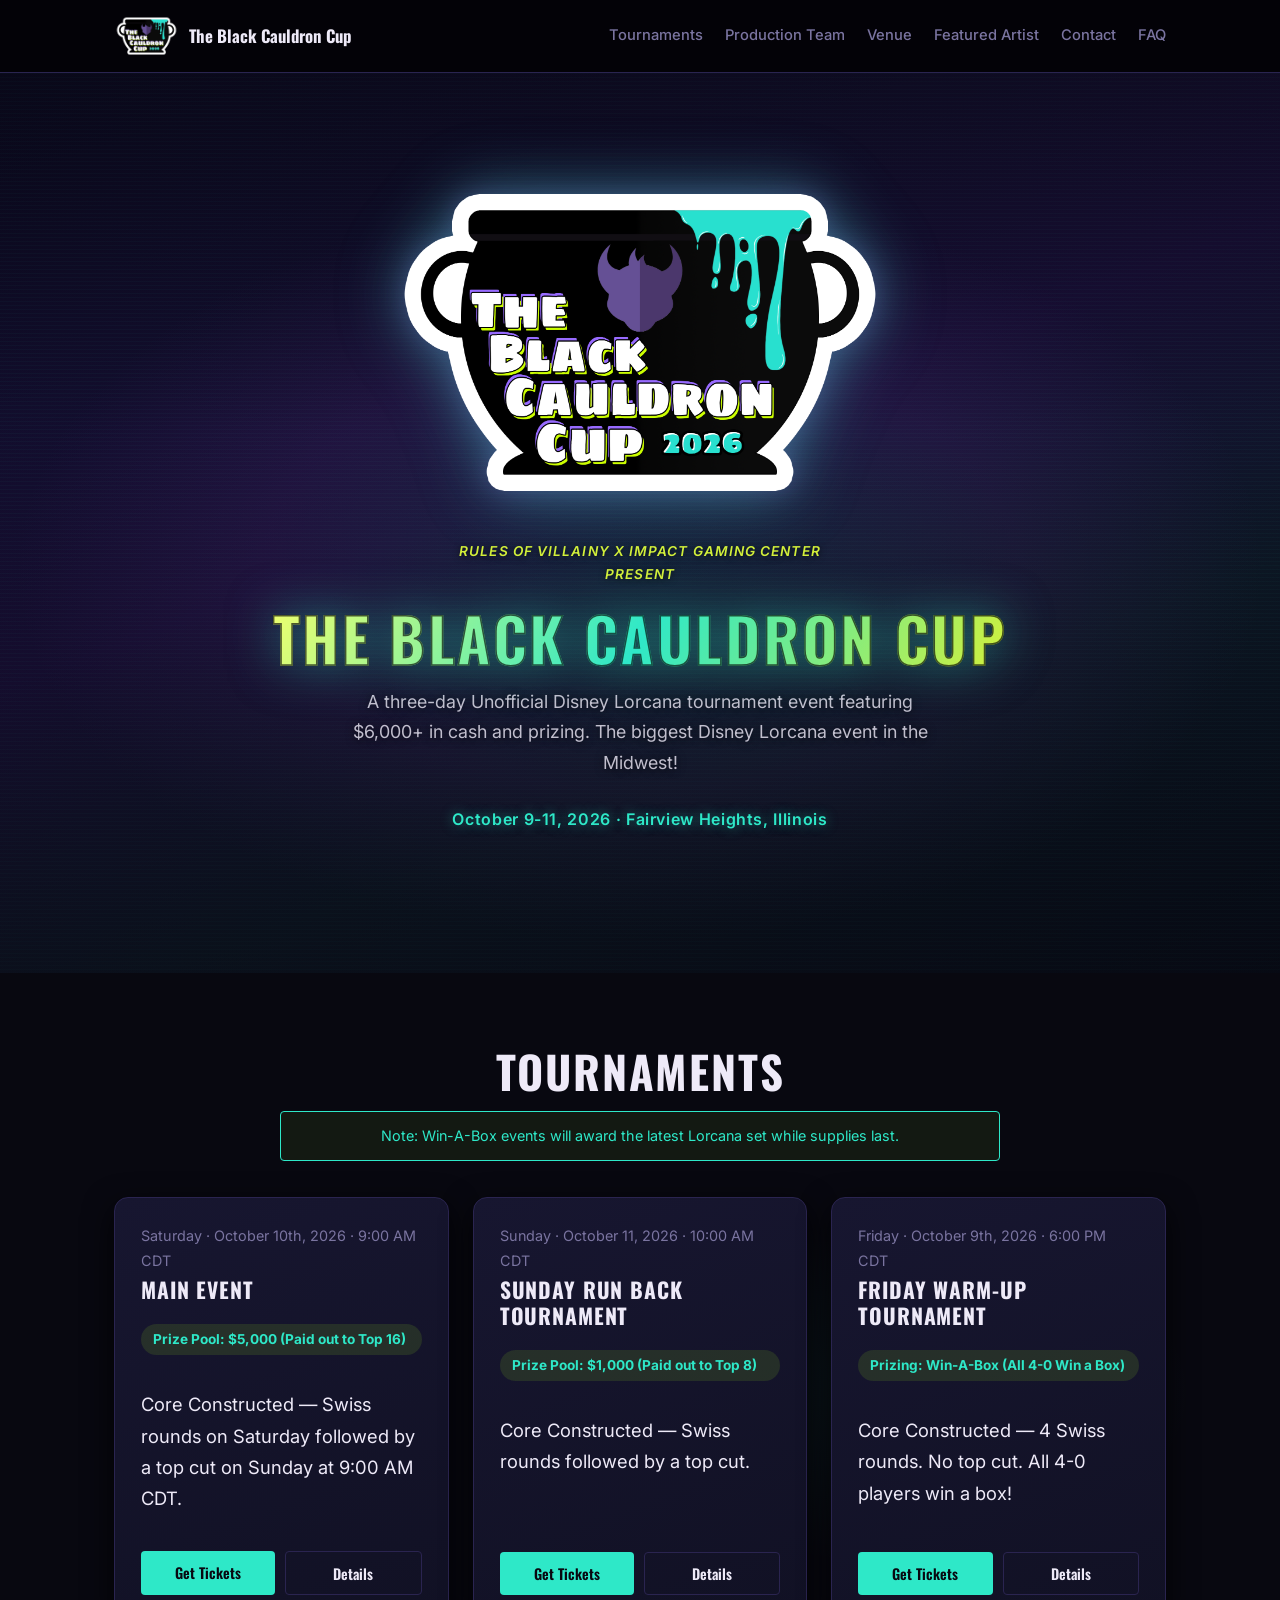
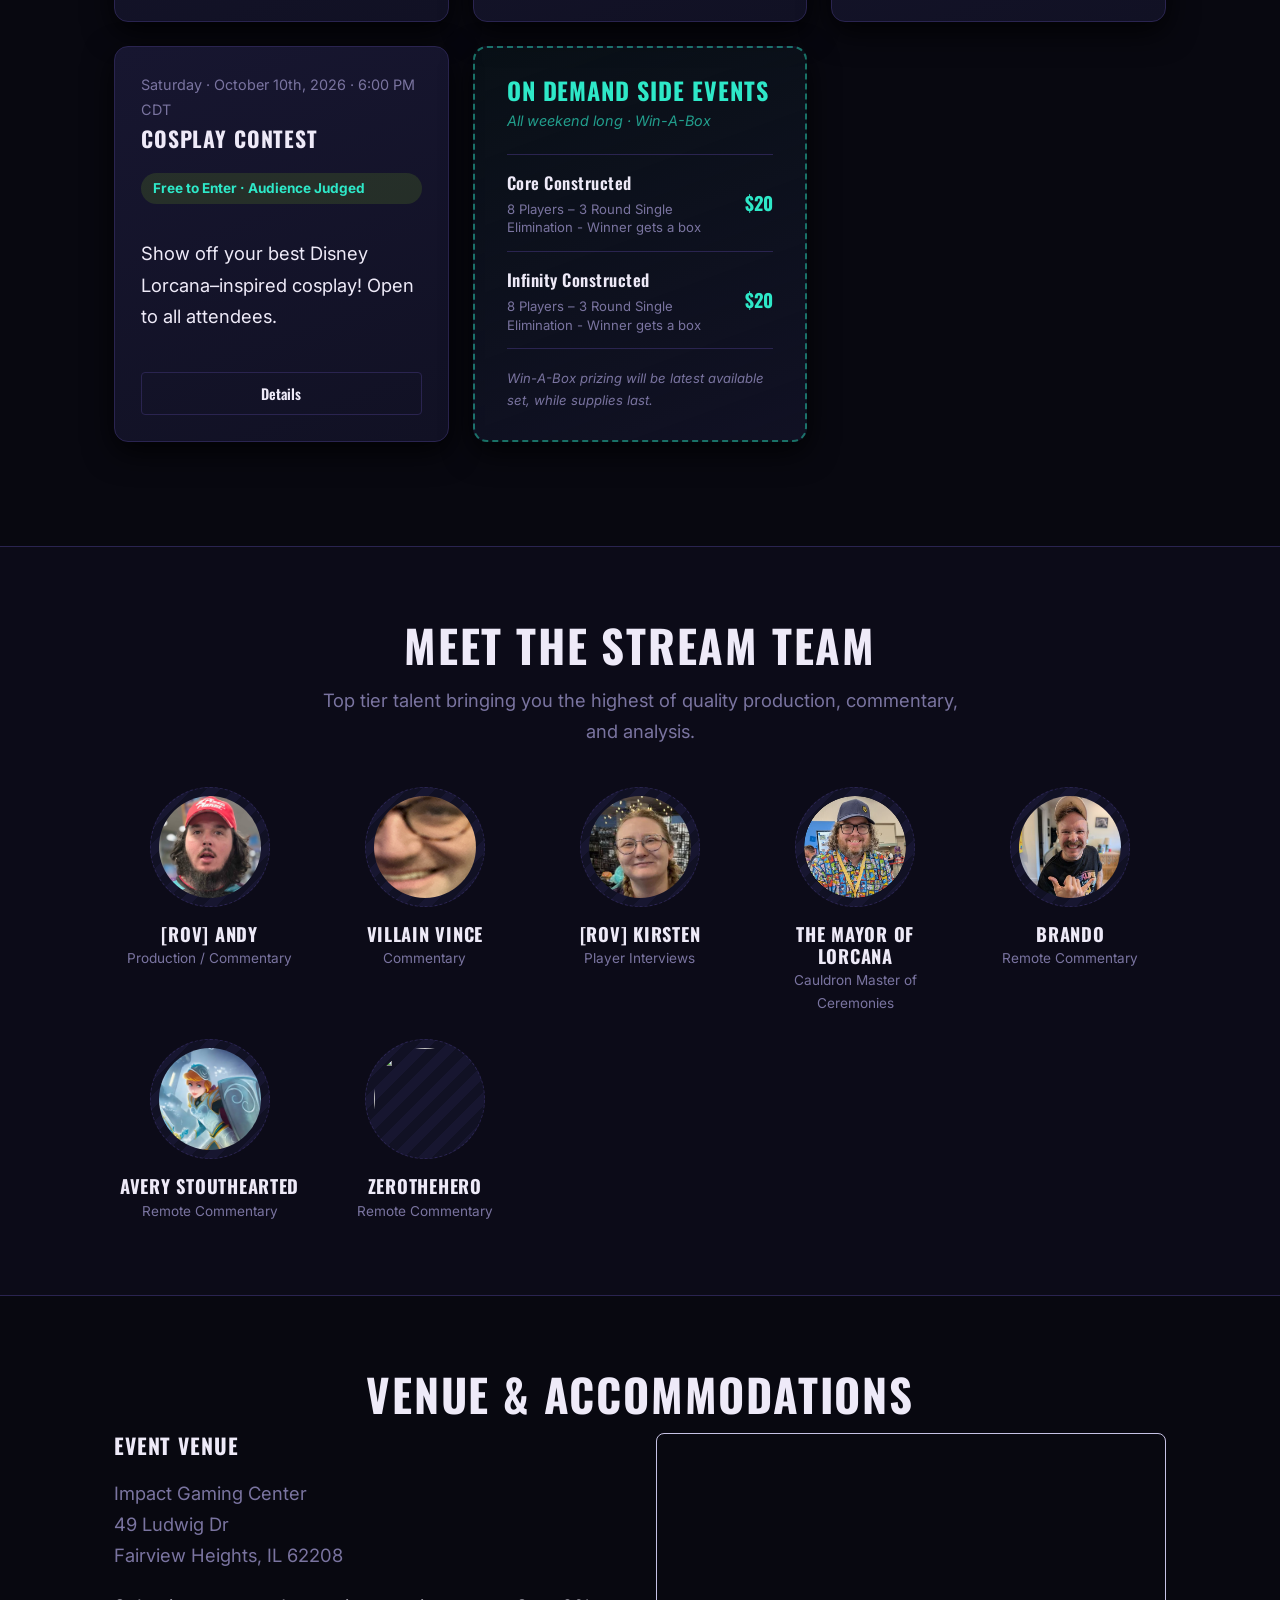
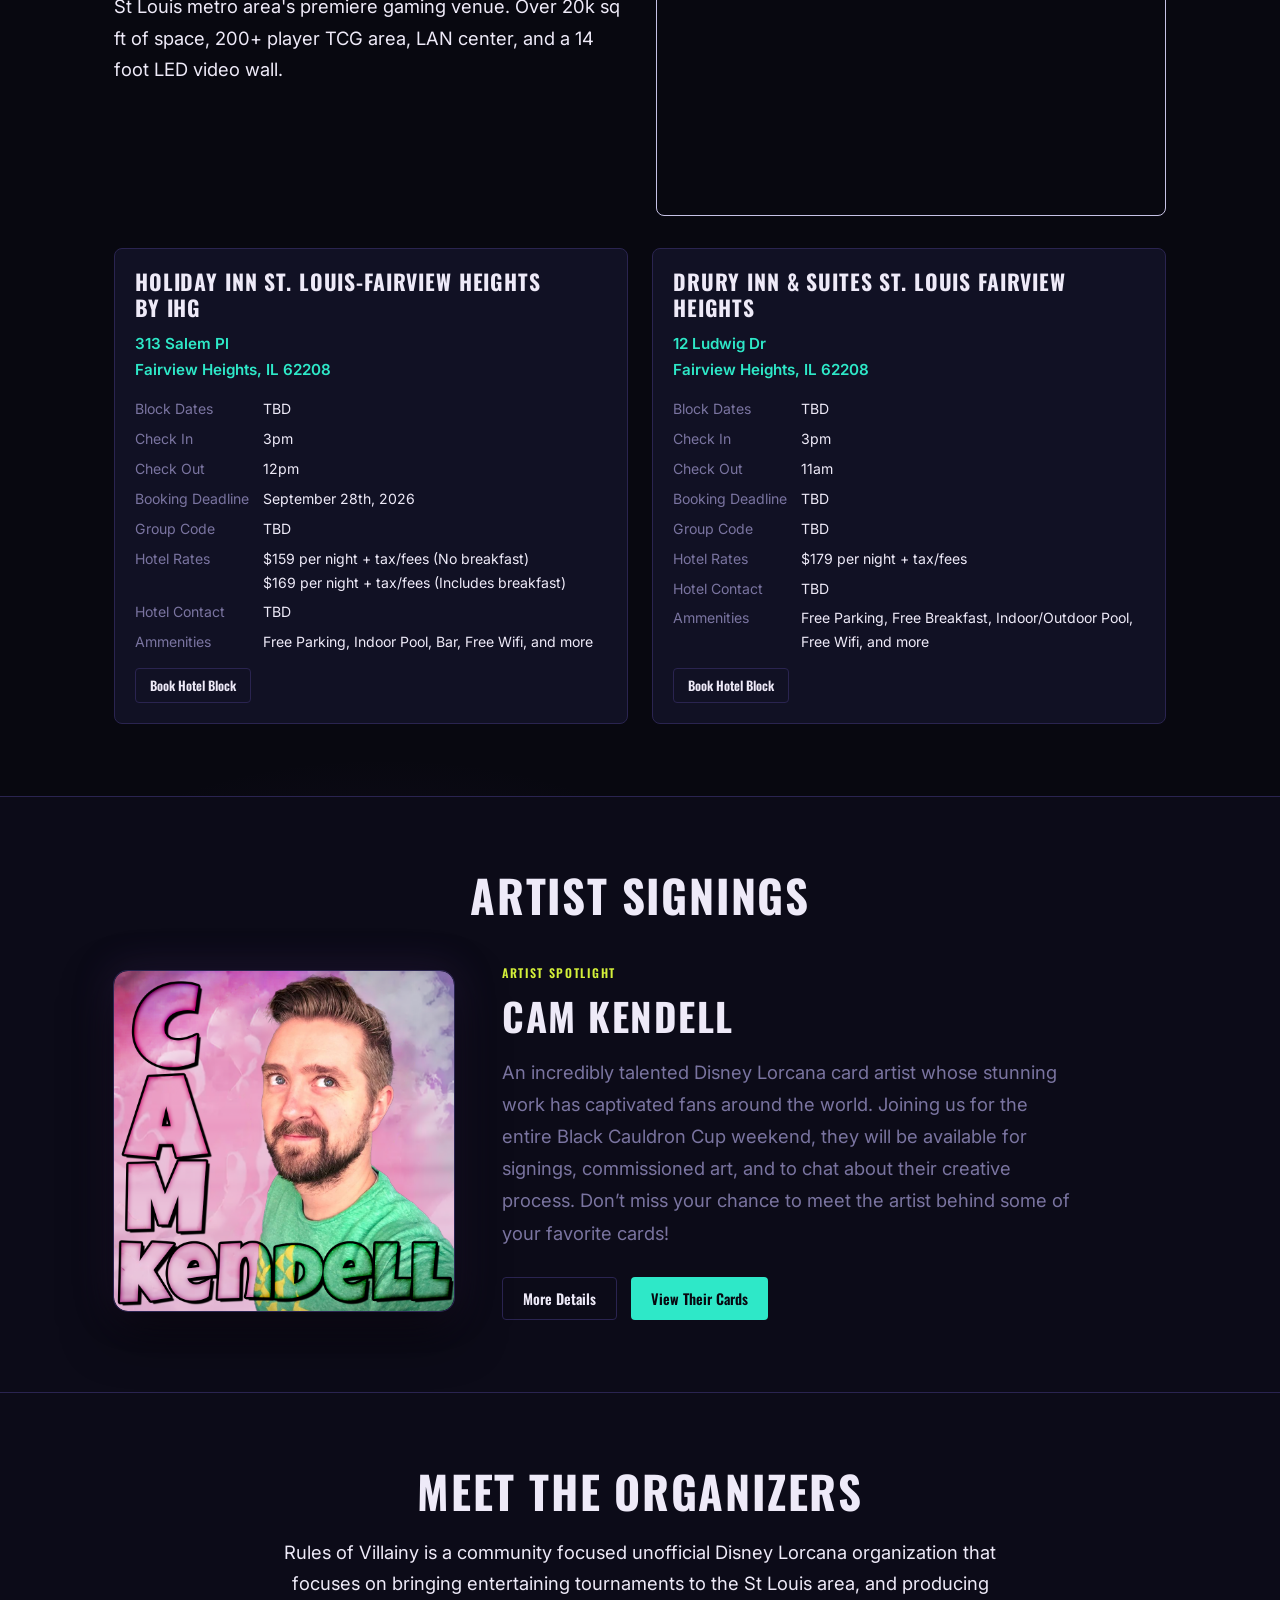
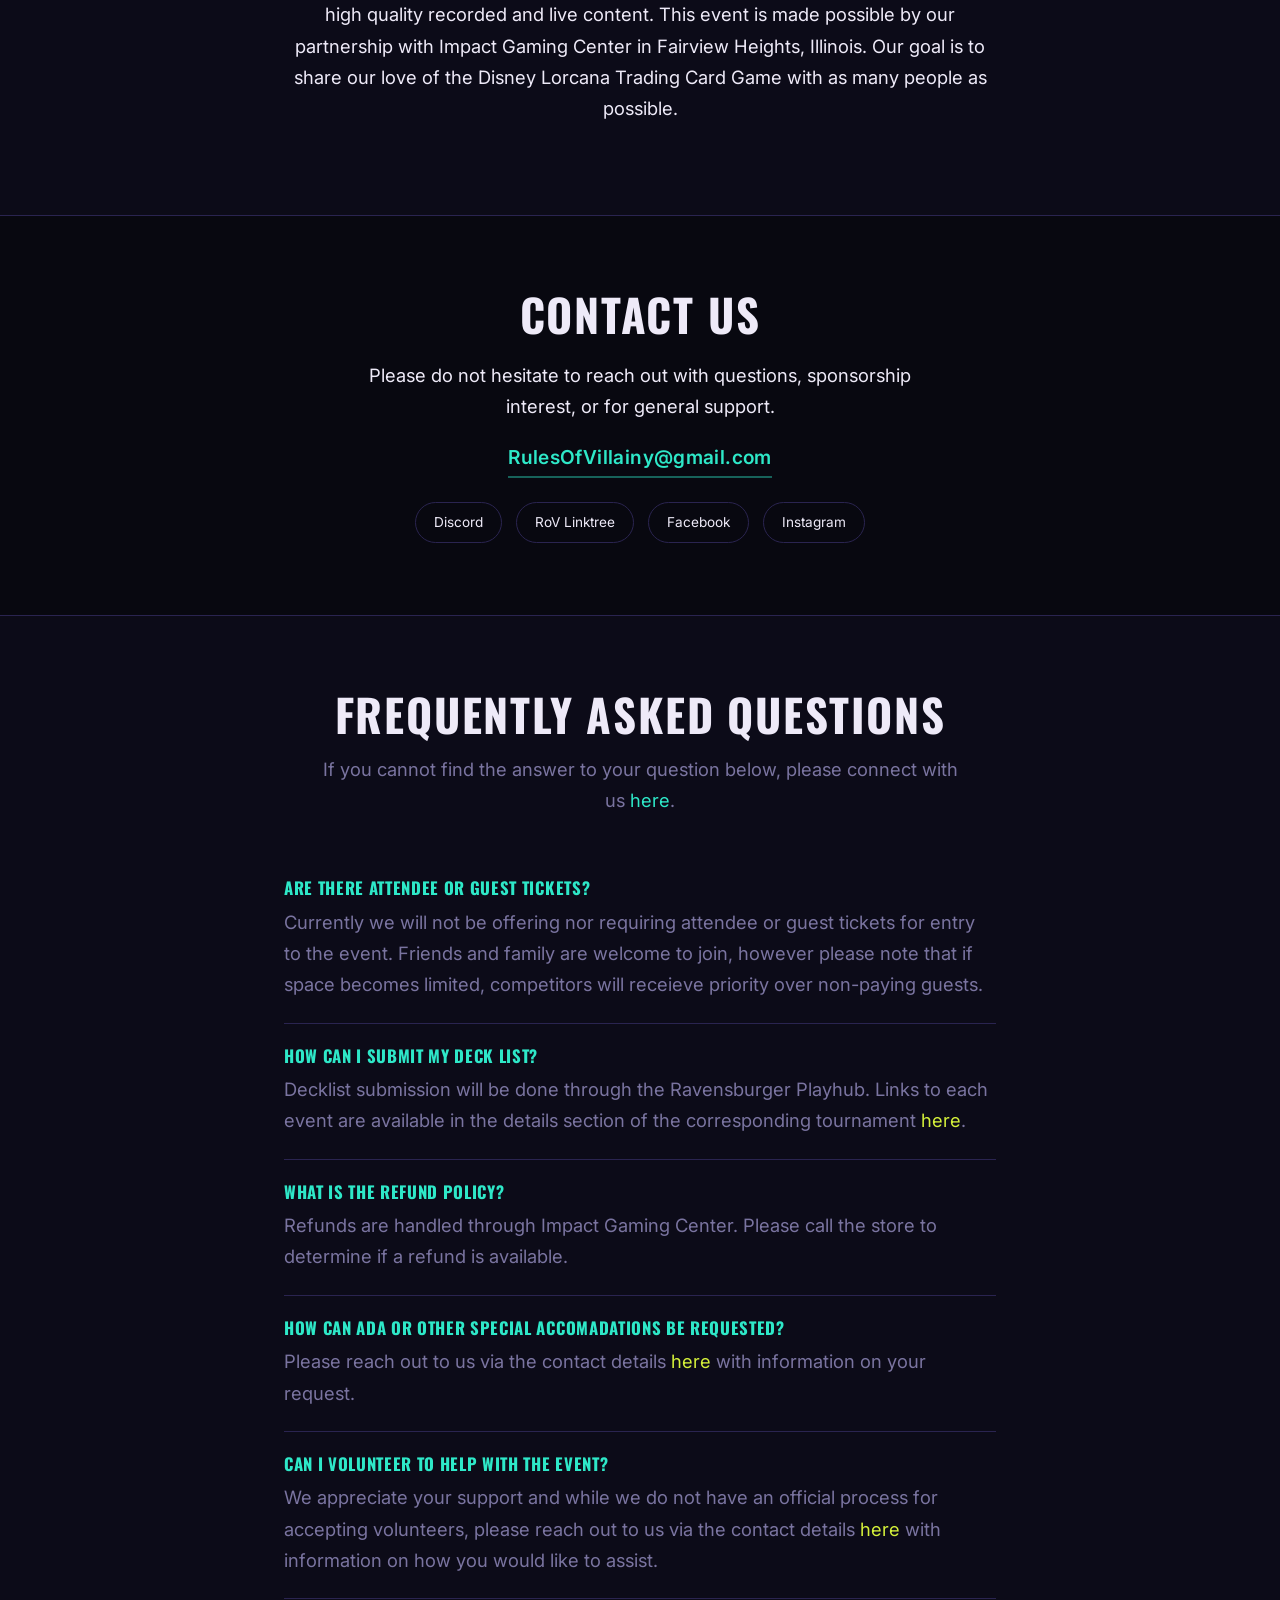
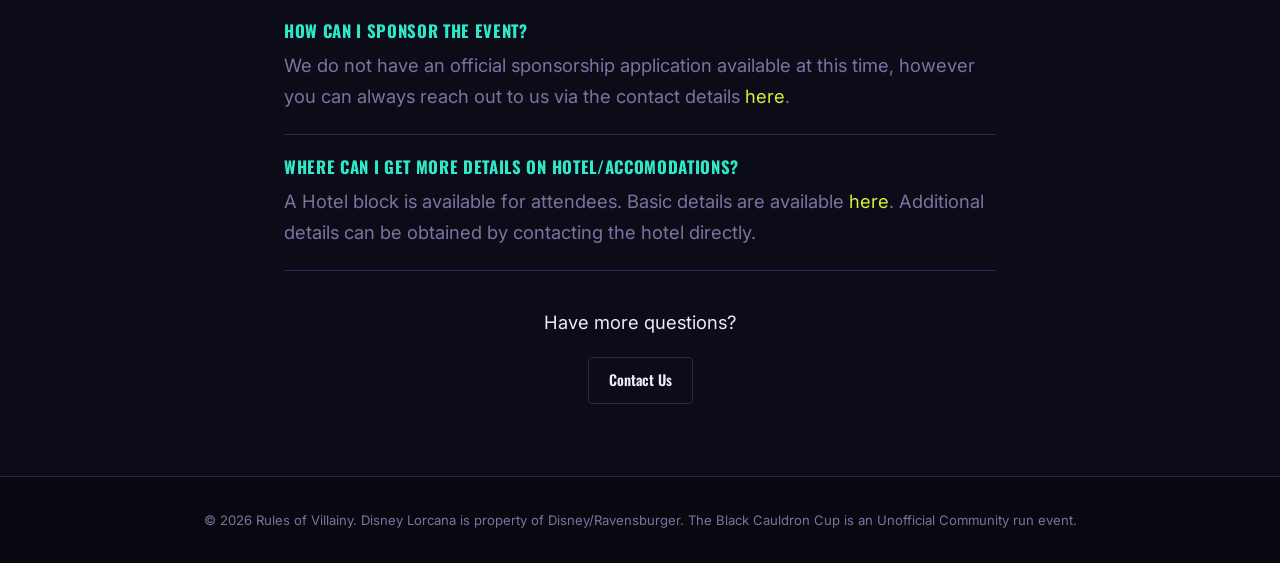
==== commit 77734fe1: "added artist info" ====
--- a/index.html
+++ b/index.html
@@ -29,6 +29,7 @@
         <a href="#tournaments">Tournaments</a>
         <a href="#team">Production Team</a>
         <a href="#venue">Venue</a>
+        <a href="#artist">Featured Artist</a>
         <a href="#contact">Contact</a>
         <a href="#faq">FAQ</a>
       </div>
@@ -372,15 +373,26 @@
           <h4>[RoV] Kirsten</h4>
           <div class="role">Player Interviews</div>
         </div>
+
+        <div class="person-card">
+          <img src="img/caster-brad.png" class="placeholder-img avatar-img">
+          <h4>The Mayor of Lorcana</h4>
+          <div class="role">Cauldron Master of Ceremonies</div>
+        </div>
         <div class="person-card">
           <img src="img/brando.jpg" class="placeholder-img avatar-img">
           <h4>Brando</h4>
           <div class="role">Remote Commentary</div>
         </div>
         <div class="person-card">
-          <img src="img/caster-brad.png" class="placeholder-img avatar-img">
-          <h4>The Mayor of Lorcana</h4>
-          <div class="role">Cauldron Master of Ceremonies</div>
+          <img src="img/caster-avery.png" class="placeholder-img avatar-img">
+          <h4>Avery Stouthearted</h4>
+          <div class="role">Remote Commentary</div>
+        </div>
+        <div class="person-card">
+          <img src="img/caster-Zero.png" class="placeholder-img avatar-img">
+          <h4>ZeroTheHero</h4>
+          <div class="role">Remote Commentary</div>
         </div>
       </div>
     </div>
@@ -480,6 +492,240 @@
     </div>
   </section>
 
+  <!-- ===================== FEATURED ARTIST ===================== -->
+  <section id="artist" class="section section-alt">
+    <div class="container">
+      <h2 class="section-heading">Artist Signings</h2>
+      <p class="section-subheading"></p>
+
+      <div class="artist-layout">
+
+        <!-- Artist photo -->
+        <div class="artist-photo-wrap">
+          <img src="img/artist_image.png" alt="Featured Artist" class="artist-photo" />
+        </div>
+
+        <!-- Artist info -->
+        <div class="artist-info">
+          <div class="artist-eyebrow">Artist Spotlight</div>
+          <h3 class="artist-name">Cam Kendell</h3>
+          <p class="artist-bio">
+            An incredibly talented Disney Lorcana card artist whose stunning work has captivated fans around the
+            world. Joining us for the entire Black Cauldron Cup weekend, they will be available for signings,
+            commissioned art, and to chat about their creative process. Don&rsquo;t miss your chance to meet
+            the artist behind some of your favorite cards!
+          </p>
+          <div class="artist-actions">
+            <button class="btn btn-outline" data-popover="popover-artist-details">More Details</button>
+            <button class="btn btn-primary" data-popover="popover-artist-cards">View Their Cards</button>
+          </div>
+        </div>
+
+      </div>
+    </div>
+  </section>
+
+  <!-- Popover: Artist Details -->
+  <div class="popover-overlay" id="popover-artist-details" role="dialog" aria-modal="true" aria-label="Artist Details">
+    <div class="popover-box">
+      <button class="popover-close" aria-label="Close">&#x2715;</button>
+      <h3>Artist Details</h3>
+      <dl class="popover-info">
+        <dt>Availability</dt>
+        <dd>Saturday & Sunday</dd>
+        <dt>Saturday Hours</dt>
+        <dd>10am - 5pm</dd>
+        <dt>Saturday Hours</dt>
+        <dd>10am - 3pm</dd>
+        <dt>Personalized Signings</dt>
+        <dd>Price TBD</dd>
+        <dt>Non-Personalized Signings</dt>
+        <dd>Price TBD</dd>
+        <dt>Doodle/Sketch</dt>
+        <dd>Price TBD</dd>
+        <dt>Full Color Drawing</dt>
+        <dd>Price TBD</dd>
+        <dt>Artist Prints Available</dt>
+        <dd>TBD</dd>
+        <dt>Artist Print Pricing</dt>
+        <dd>TBD</dd>
+        <dt>Payment Methods Accepted</dt>
+        <dd>TBD</dd>
+        <dt>Instagram</dt>
+        <dd><a href="https://www.instagram.com/camkendell" target="_blank">https://www.instagram.com/camkendell</a></dd>
+        <dt>Website</dt>
+        <dd><a href="https://camkendell.com/" target="_blank">https://camkendell.com/</a></dd>
+      </dl>
+    </div>
+  </div>
+
+  <!-- Popover: Artist Card Gallery -->
+  <div class="popover-overlay" id="popover-artist-cards" role="dialog" aria-modal="true"
+    aria-label="Artist Card Gallery">
+    <div class="popover-box--gallery">
+      <button class="popover-close" aria-label="Close">&#x2715;</button>
+      <div class="card-gallery__header">Cam Kendell's Card Illustrations</div>
+      <div class="card-gallery">
+        <!-- Left column: viewer + card name -->
+        <div class="card-gallery__left">
+          <div class="card-gallery__viewer">
+            <img id="gallery-main-img" src="" alt="Selected card" class="card-gallery__main-img" />
+          </div>
+          <!-- Card name footer — only as wide as the viewer -->
+          <div class="card-gallery__footer" id="gallery-main-label">Hover or click a card to preview</div>
+        </div>
+
+        <!-- Scrollable thumbnail strip -->
+        <div class="card-gallery__strip" id="gallery-strip">
+
+          <div class="gallery-thumb active" data-img="img/artistCards/Baloo-VonBruinwaldXIII.webp"
+            data-label="Baloo — Von Bruinwald XIII">
+            <img src="img/artistCards/Baloo-VonBruinwaldXIII.webp" alt="Baloo — Von Bruinwald XIII" />
+            <span>Baloo</span>
+          </div>
+
+          <div class="gallery-thumb" data-img="img/artistCards/Brooklyn-SecondInCommand.webp"
+            data-label="Brooklyn — Second in Command">
+            <img src="img/artistCards/Brooklyn-SecondInCommand.webp" alt="Brooklyn — Second in Command" />
+            <span>Brooklyn</span>
+          </div>
+
+          <div class="gallery-thumb" data-img="img/artistCards/CaptainHook-RuthlessPirate.webp"
+            data-label="Captain Hook — Ruthless Pirate">
+            <img src="img/artistCards/CaptainHook-RuthlessPirate.webp" alt="Captain Hook — Ruthless Pirate" />
+            <span>Captain Hook</span>
+          </div>
+
+          <div class="gallery-thumb" data-img="img/artistCards/Chip-TeamPlayer.webp" data-label="Chip — Team Player">
+            <img src="img/artistCards/Chip-TeamPlayer.webp" alt="Chip — Team Player" />
+            <span>Chip</span>
+          </div>
+
+          <div class="gallery-thumb" data-img="img/artistCards/Coldstone-ReincarnatedCyborg.webp"
+            data-label="Coldstone — Reincarnated Cyborg">
+            <img src="img/artistCards/Coldstone-ReincarnatedCyborg.webp" alt="Coldstone — Reincarnated Cyborg" />
+            <span>Coldstone</span>
+          </div>
+
+          <div class="gallery-thumb" data-img="img/artistCards/Dale-ReadyForHisShot.webp"
+            data-label="Dale — Ready for His Shot">
+            <img src="img/artistCards/Dale-ReadyForHisShot.webp" alt="Dale — Ready for His Shot" />
+            <span>Dale</span>
+          </div>
+
+          <div class="gallery-thumb" data-img="img/artistCards/DarkwingDuck-CoolUnderPressure.webp"
+            data-label="Darkwing Duck — Cool Under Pressure">
+            <img src="img/artistCards/DarkwingDuck-CoolUnderPressure.webp" alt="Darkwing Duck — Cool Under Pressure" />
+            <span>Darkwing Duck</span>
+          </div>
+
+          <div class="gallery-thumb" data-img="img/artistCards/DrFacilier-RemarkableGentleman.webp"
+            data-label="Dr. Facilier — Remarkable Gentleman">
+            <img src="img/artistCards/DrFacilier-RemarkableGentleman.webp" alt="Dr. Facilier — Remarkable Gentleman" />
+            <span>Dr. Facilier</span>
+          </div>
+
+          <div class="gallery-thumb" data-img="img/artistCards/Fred-MascotByDay.webp" data-label="Fred — Mascot by Day">
+            <img src="img/artistCards/Fred-MascotByDay.webp" alt="Fred — Mascot by Day" />
+            <span>Fred</span>
+          </div>
+
+          <div class="gallery-thumb" data-img="img/artistCards/Gizmoduck-SuitedUp.webp"
+            data-label="Gizmoduck — Suited Up">
+            <img src="img/artistCards/Gizmoduck-SuitedUp.webp" alt="Gizmoduck — Suited Up" />
+            <span>Gizmoduck</span>
+          </div>
+
+          <div class="gallery-thumb" data-img="img/artistCards/Goons-MaleficentsUnderlings.webp"
+            data-label="Goons — Maleficent's Underlings">
+            <img src="img/artistCards/Goons-MaleficentsUnderlings.webp" alt="Goons — Maleficent's Underlings" />
+            <span>Goons</span>
+          </div>
+
+          <div class="gallery-thumb" data-img="img/artistCards/GosalynMallard-TheQuiverwingQuack.webp"
+            data-label="Gosalyn Mallard — The Quiverwing Quack">
+            <img src="img/artistCards/GosalynMallard-TheQuiverwingQuack.webp"
+              alt="Gosalyn Mallard — The Quiverwing Quack" />
+            <span>Gosalyn Mallard</span>
+          </div>
+
+          <div class="gallery-thumb" data-img="img/artistCards/Iago-ReappearingParrot.webp"
+            data-label="Iago — Reappearing Parrot">
+            <img src="img/artistCards/Iago-ReappearingParrot.webp" alt="Iago — Reappearing Parrot" />
+            <span>Iago</span>
+          </div>
+
+          <div class="gallery-thumb" data-img="img/artistCards/Jafar-Dreadnought.webp" data-label="Jafar — Dreadnought">
+            <img src="img/artistCards/Jafar-Dreadnought.webp" alt="Jafar — Dreadnought" />
+            <span>Jafar (Dreadnought)</span>
+          </div>
+
+          <div class="gallery-thumb" data-img="img/artistCards/Jafar-TyrannicalHypnotist.webp"
+            data-label="Jafar — Tyrannical Hypnotist">
+            <img src="img/artistCards/Jafar-TyrannicalHypnotist.webp" alt="Jafar — Tyrannical Hypnotist" />
+            <span>Jafar (Hypnotist)</span>
+          </div>
+
+          <div class="gallery-thumb" data-img="img/artistCards/Kanga-HunnyBard.webp" data-label="Kanga — Hunny Bard">
+            <img src="img/artistCards/Kanga-HunnyBard.webp" alt="Kanga — Hunny Bard" />
+            <span>Kanga</span>
+          </div>
+
+          <div class="gallery-thumb" data-img="img/artistCards/Merlin-CleverClairvoyant.webp"
+            data-label="Merlin — Clever Clairvoyant">
+            <img src="img/artistCards/Merlin-CleverClairvoyant.webp" alt="Merlin — Clever Clairvoyant" />
+            <span>Merlin</span>
+          </div>
+
+          <div class="gallery-thumb" data-img="img/artistCards/MickeyMouse-WaywardSorcerer.webp"
+            data-label="Mickey Mouse — Wayward Sorcerer">
+            <img src="img/artistCards/MickeyMouse-WaywardSorcerer.webp" alt="Mickey Mouse — Wayward Sorcerer" />
+            <span>Mickey Mouse</span>
+          </div>
+
+          <div class="gallery-thumb" data-img="img/artistCards/Negaduck-PublicEnemyNumberOne.webp"
+            data-label="Negaduck — Public Enemy Number One">
+            <img src="img/artistCards/Negaduck-PublicEnemyNumberOne.webp" alt="Negaduck — Public Enemy Number One" />
+            <span>Negaduck</span>
+          </div>
+
+          <div class="gallery-thumb" data-img="img/artistCards/ScroogeMcDuck-AfficionadoOfAntiquities.webp"
+            data-label="Scrooge McDuck — Afficionado of Antiquities">
+            <img src="img/artistCards/ScroogeMcDuck-AfficionadoOfAntiquities.webp"
+              alt="Scrooge McDuck — Afficionado of Antiquities" />
+            <span>Scrooge McDuck</span>
+          </div>
+
+          <div class="gallery-thumb" data-img="img/artistCards/Vinnie-GreenPigeon.webp"
+            data-label="Vinnie — Green Pigeon">
+            <img src="img/artistCards/Vinnie-GreenPigeon.webp" alt="Vinnie — Green Pigeon" />
+            <span>Vinnie</span>
+          </div>
+
+          <div class="gallery-thumb" data-img="img/artistCards/WinnieThePooh-HunnyArcmage.webp"
+            data-label="Winnie the Pooh — Hunny Arcmage">
+            <img src="img/artistCards/WinnieThePooh-HunnyArcmage.webp" alt="Winnie the Pooh — Hunny Arcmage" />
+            <span>Winnie the Pooh</span>
+          </div>
+
+          <div class="gallery-thumb" data-img="img/artistCards/WinnieThePooh-HunnyArcmage2.webp"
+            data-label="Winnie the Pooh — Hunny Arcmage (Alt)">
+            <img src="img/artistCards/WinnieThePooh-HunnyArcmage2.webp" alt="Winnie the Pooh — Hunny Arcmage (Alt)" />
+            <span>Winnie the Pooh (Alt)</span>
+          </div>
+
+          <div class="gallery-thumb" data-img="img/artistCards/WithAFewGoodFriends.webp"
+            data-label="With a Few Good Friends">
+            <img src="img/artistCards/WithAFewGoodFriends.webp" alt="With a Few Good Friends" />
+            <span>With a Few Good Friends</span>
+          </div>
+
+        </div>
+
+      </div>
+    </div>
+  </div>
+
   <!-- ===================== ABOUT / WHO WE ARE ===================== -->
   <section class="section section-alt">
     <div class="container" style="max-width: 760px; text-align:center;">
--- a/css/styles.css
+++ b/css/styles.css
@@ -612,6 +612,268 @@
 
 .hotel-block dd {
   margin: 0;
+}
+
+/* ---------- Featured Artist ---------- */
+.artist-layout {
+  display: grid;
+  grid-template-columns: 340px 1fr;
+  gap: 48px;
+  align-items: center;
+  margin-top: 12px;
+}
+
+@media (max-width: 860px) {
+  .artist-layout {
+    grid-template-columns: 1fr;
+    gap: 32px;
+  }
+}
+
+.artist-photo-wrap {
+  position: relative;
+  border-radius: var(--radius-lg);
+  overflow: hidden;
+  box-shadow: 0 0 0 1px var(--color-border), 0 20px 50px rgba(0, 0, 0, 0.7), 0 0 40px rgba(107, 63, 160, 0.25);
+}
+
+.artist-photo {
+  width: 100%;
+  aspect-ratio: 1 / 1;
+  object-fit: cover;
+  display: block;
+  border-radius: var(--radius-lg);
+  transition: transform 0.4s ease;
+}
+
+.artist-photo-wrap:hover .artist-photo {
+  transform: scale(1.03);
+}
+
+.artist-eyebrow {
+  font-family: var(--font-heading);
+  font-size: 0.75rem;
+  font-weight: 600;
+  letter-spacing: 0.14em;
+  text-transform: uppercase;
+  color: var(--color-accent);
+  margin-bottom: 10px;
+}
+
+.artist-name {
+  font-size: clamp(1.8rem, 3vw, 2.4rem);
+  color: var(--color-text);
+  margin: 0 0 16px;
+}
+
+.artist-bio {
+  color: var(--color-text-muted);
+  line-height: 1.75;
+  margin: 0 0 28px;
+  max-width: 580px;
+}
+
+.artist-actions {
+  display: flex;
+  gap: 14px;
+  flex-wrap: wrap;
+}
+
+/* ---------- Card Gallery Popover ---------- */
+
+/* Popover container: fixed size, flex column, clips overflow so ONLY strip scrolls */
+.popover-box--gallery {
+  width: 85vw;
+  max-width: 85vw;
+  height: 85vh;
+  max-height: 85vh;
+  overflow: hidden;
+  display: flex;
+  flex-direction: column;
+  padding: 0;
+  background: linear-gradient(160deg, var(--color-surface-alt) 0%, var(--color-surface) 100%);
+}
+
+/* Minimal header row with title + close button */
+.card-gallery__header {
+  flex-shrink: 0;
+  display: flex;
+  align-items: center;
+  padding: 14px 20px;
+  font-family: var(--font-heading);
+  font-size: 1.1rem;
+  font-weight: 600;
+  letter-spacing: 0.08em;
+  text-transform: uppercase;
+  color: var(--color-text);
+  border-bottom: 1px solid var(--color-border);
+}
+
+/* Reposition close button for the no-padding header */
+.popover-box--gallery .popover-close {
+  top: 12px;
+  right: 16px;
+}
+
+/* Two-pane body: viewer left, thumbnail grid right */
+.card-gallery {
+  flex: 1;
+  min-height: 0; /* critical flex fix */
+  display: grid;
+  grid-template-columns: 1fr 260px;
+  gap: 0;
+}
+
+/* Left column: stacks viewer (fills space) and footer (fixed) */
+.card-gallery__left {
+  display: flex;
+  flex-direction: column;
+  min-height: 0;
+  overflow: hidden;
+}
+
+/* ≥1100px: wider thumbnail panel → 3 columns */
+@media (min-width: 1100px) {
+  .card-gallery {
+    grid-template-columns: 1fr 340px;
+  }
+  .card-gallery__strip {
+    grid-template-columns: repeat(3, 1fr) !important;
+  }
+}
+
+/* Mobile: stack, thumbnails scroll horizontally */
+@media (max-width: 700px) {
+  .popover-box--gallery {
+    width: 96vw;
+    max-width: 96vw;
+    height: 90vh;
+    max-height: 90vh;
+  }
+  .card-gallery {
+    grid-template-columns: 1fr;
+    grid-template-rows: 1fr 130px;
+  }
+  .card-gallery__strip {
+    grid-template-columns: repeat(6, 1fr) !important;
+    overflow-x: auto !important;
+    overflow-y: hidden !important;
+    border-top: 1px solid var(--color-border) !important;
+    border-left: none !important;
+  }
+}
+
+/* LEFT: card viewer — transparent, no border, card fills it */
+.card-gallery__viewer {
+  flex: 1;           /* fills all left-column space above the footer */
+  min-height: 0;
+  display: flex;
+  align-items: center;
+  justify-content: center;
+  overflow: hidden;
+  background: transparent;
+  padding: 20px 16px 16px 20px;
+}
+
+.card-gallery__main-img {
+  max-width: 100%;
+  max-height: 100%;
+  object-fit: contain;
+  border-radius: var(--radius-md);
+  /* opacity controlled by JS — no CSS transition here to avoid blink */
+  opacity: 0;
+  display: block;
+  box-shadow: 0 12px 48px rgba(0, 0, 0, 0.7);
+}
+
+.card-gallery__main-img.loaded {
+  opacity: 1;
+}
+
+/* RIGHT: scrollable thumbnail grid — only element that scrolls */
+.card-gallery__strip {
+  display: grid;
+  grid-template-columns: repeat(2, 1fr);
+  align-content: start;
+  gap: 8px;
+  overflow-y: auto;
+  overflow-x: hidden;
+  min-height: 0;
+  padding: 12px 10px 12px 8px;
+  border-left: 1px solid var(--color-border);
+  background: rgba(8, 8, 16, 0.3);
+
+  scrollbar-width: thin;
+  scrollbar-color: rgba(46, 232, 200, 0.35) transparent;
+}
+
+.card-gallery__strip::-webkit-scrollbar { width: 4px; }
+.card-gallery__strip::-webkit-scrollbar-track { background: transparent; }
+.card-gallery__strip::-webkit-scrollbar-thumb {
+  background: rgba(46, 232, 200, 0.35);
+  border-radius: 999px;
+}
+.card-gallery__strip::-webkit-scrollbar-thumb:hover {
+  background: rgba(46, 232, 200, 0.65);
+}
+
+/* Individual thumbnail */
+.gallery-thumb {
+  cursor: pointer;
+  border-radius: var(--radius-sm);
+  border: 1px solid var(--color-border);
+  overflow: hidden;
+  transition: border-color 0.15s ease, box-shadow 0.15s ease, transform 0.15s ease;
+  background: var(--color-surface);
+}
+
+.gallery-thumb:hover {
+  border-color: rgba(46, 232, 200, 0.7);
+  box-shadow: 0 0 0 1px rgba(46, 232, 200, 0.35), 0 4px 16px rgba(0, 0, 0, 0.6);
+  transform: scale(1.03);
+  z-index: 2;
+  position: relative;
+}
+
+.gallery-thumb.active {
+  border-color: var(--color-primary);
+  box-shadow: 0 0 0 1px rgba(46, 232, 200, 0.45), 0 4px 14px rgba(0, 0, 0, 0.6);
+}
+
+.gallery-thumb img {
+  width: 100%;
+  aspect-ratio: 3 / 4;
+  object-fit: contain;   /* show whole card, no crop */
+  background: #0a0818;   /* dark fill behind card corners */
+  display: block;
+}
+
+.gallery-thumb:hover img { transform: none; }
+
+.gallery-thumb span { display: none; }
+
+/* BOTTOM: full-width card name footer */
+.card-gallery__footer {
+  flex-shrink: 0;
+  display: flex;
+  align-items: center;
+  justify-content: center;
+  min-height: 52px;
+  padding: 10px 24px;
+  font-family: var(--font-heading);
+  font-size: 1.4rem;
+  font-weight: 700;
+  letter-spacing: 0.1em;
+  text-transform: uppercase;
+  color: var(--color-text-muted);
+  background: rgba(8, 8, 16, 0.6);
+  border-top: 1px solid var(--color-border);
+  transition: color 0.22s ease, text-shadow 0.22s ease;
+}
+
+.card-gallery__footer.has-card {
+  color: var(--color-primary);
+  text-shadow: 0 0 24px rgba(46, 232, 200, 0.45);
 }
 
 /* ---------- Contact ---------- */
@@ -944,6 +1206,14 @@
     border-radius: var(--radius-lg) var(--radius-lg) 0 0;
   }
 
+  /* Gallery popover stays centered, not bottom-sheet */
+  .popover-box--gallery {
+    align-self: center;
+    border-radius: var(--radius-lg);
+    max-height: 90vh;
+    padding: 20px 14px 16px;
+  }
+
   /* Allow dt labels to wrap so long text doesn't cause overflow */
   .popover-info dt {
     white-space: normal;
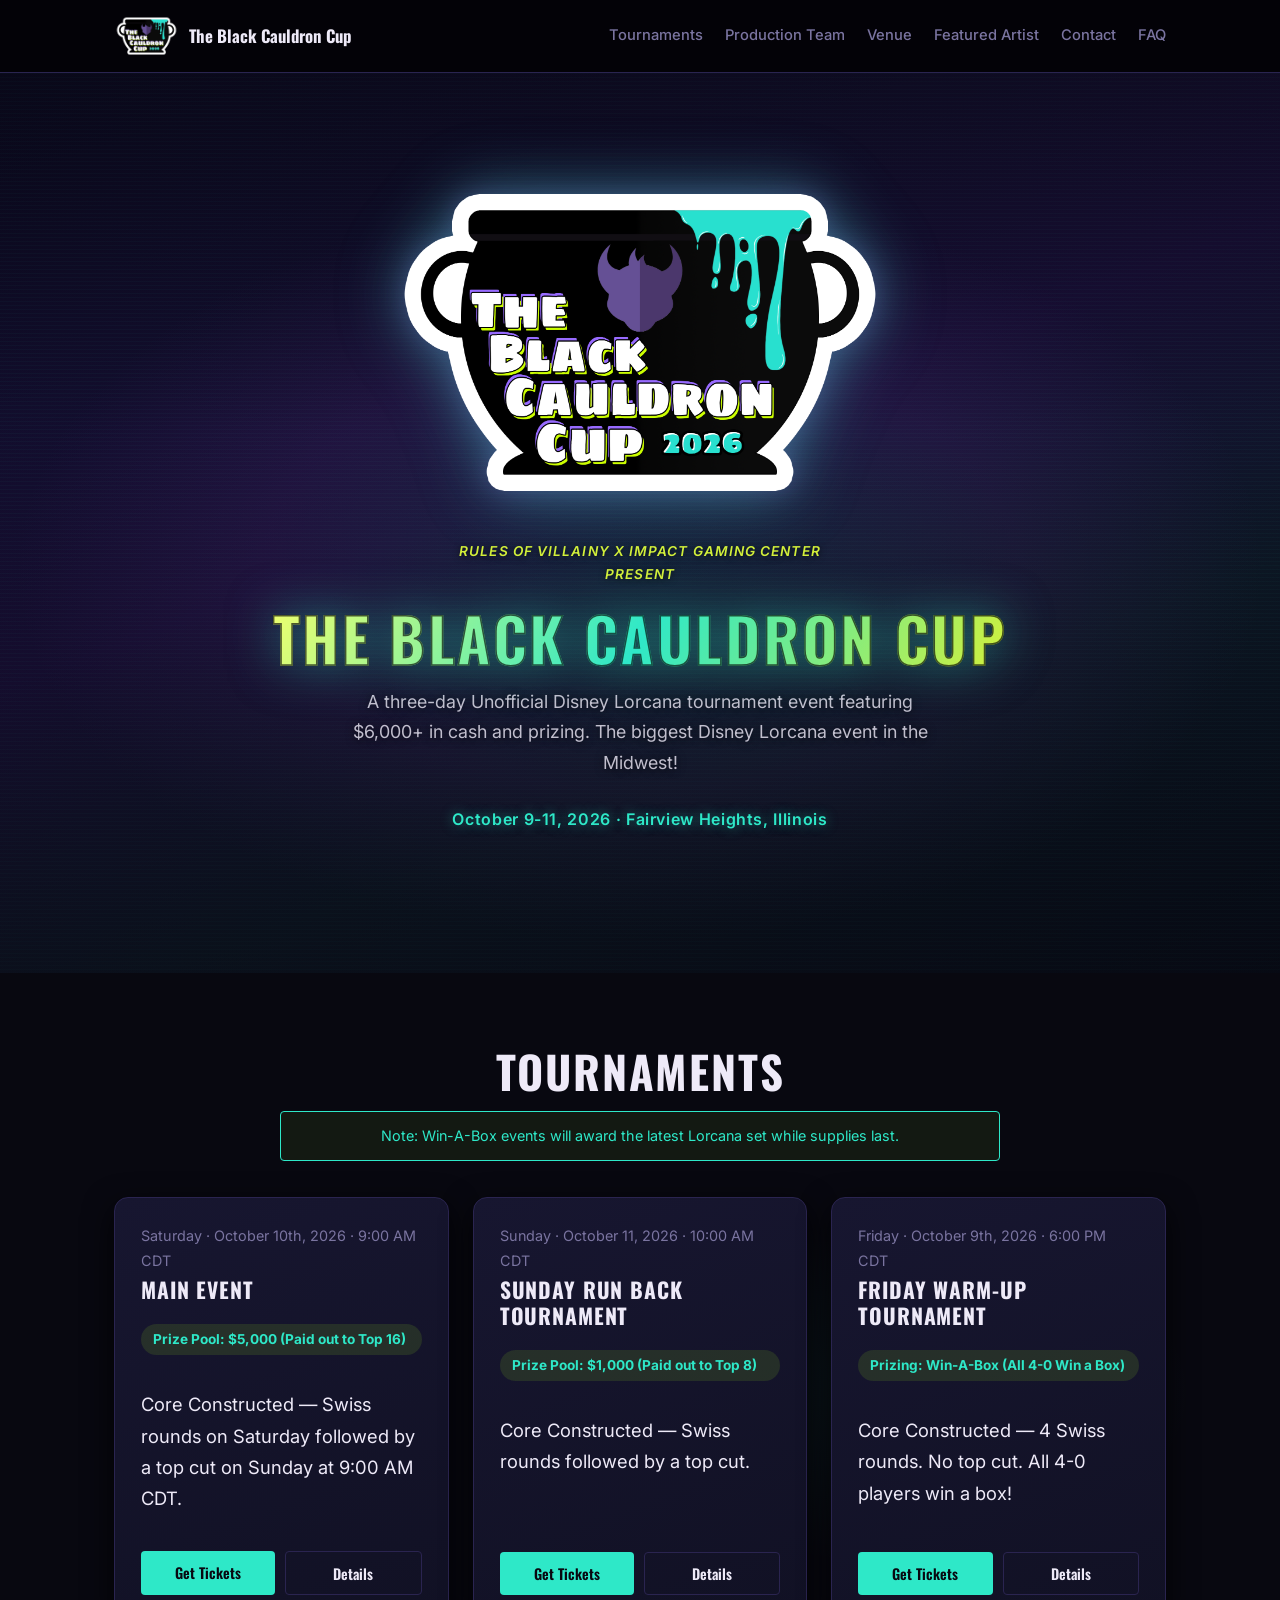
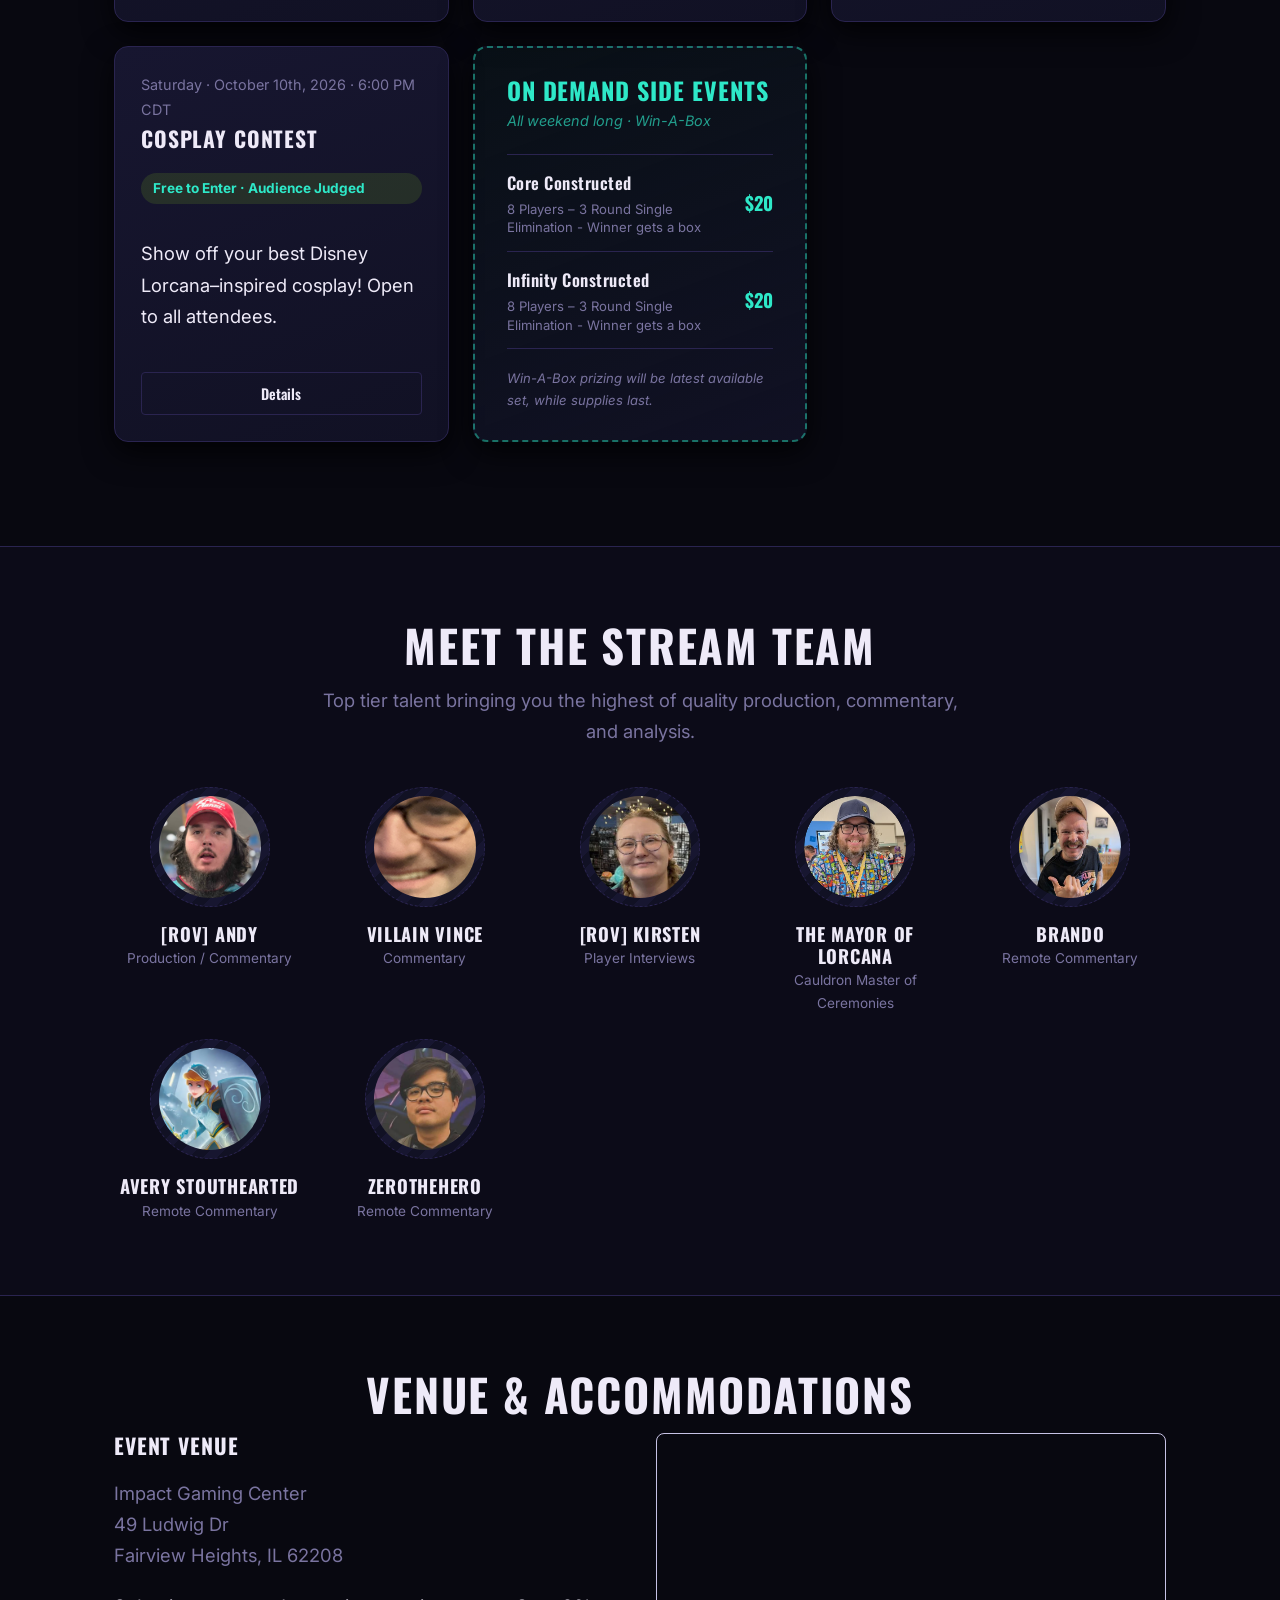
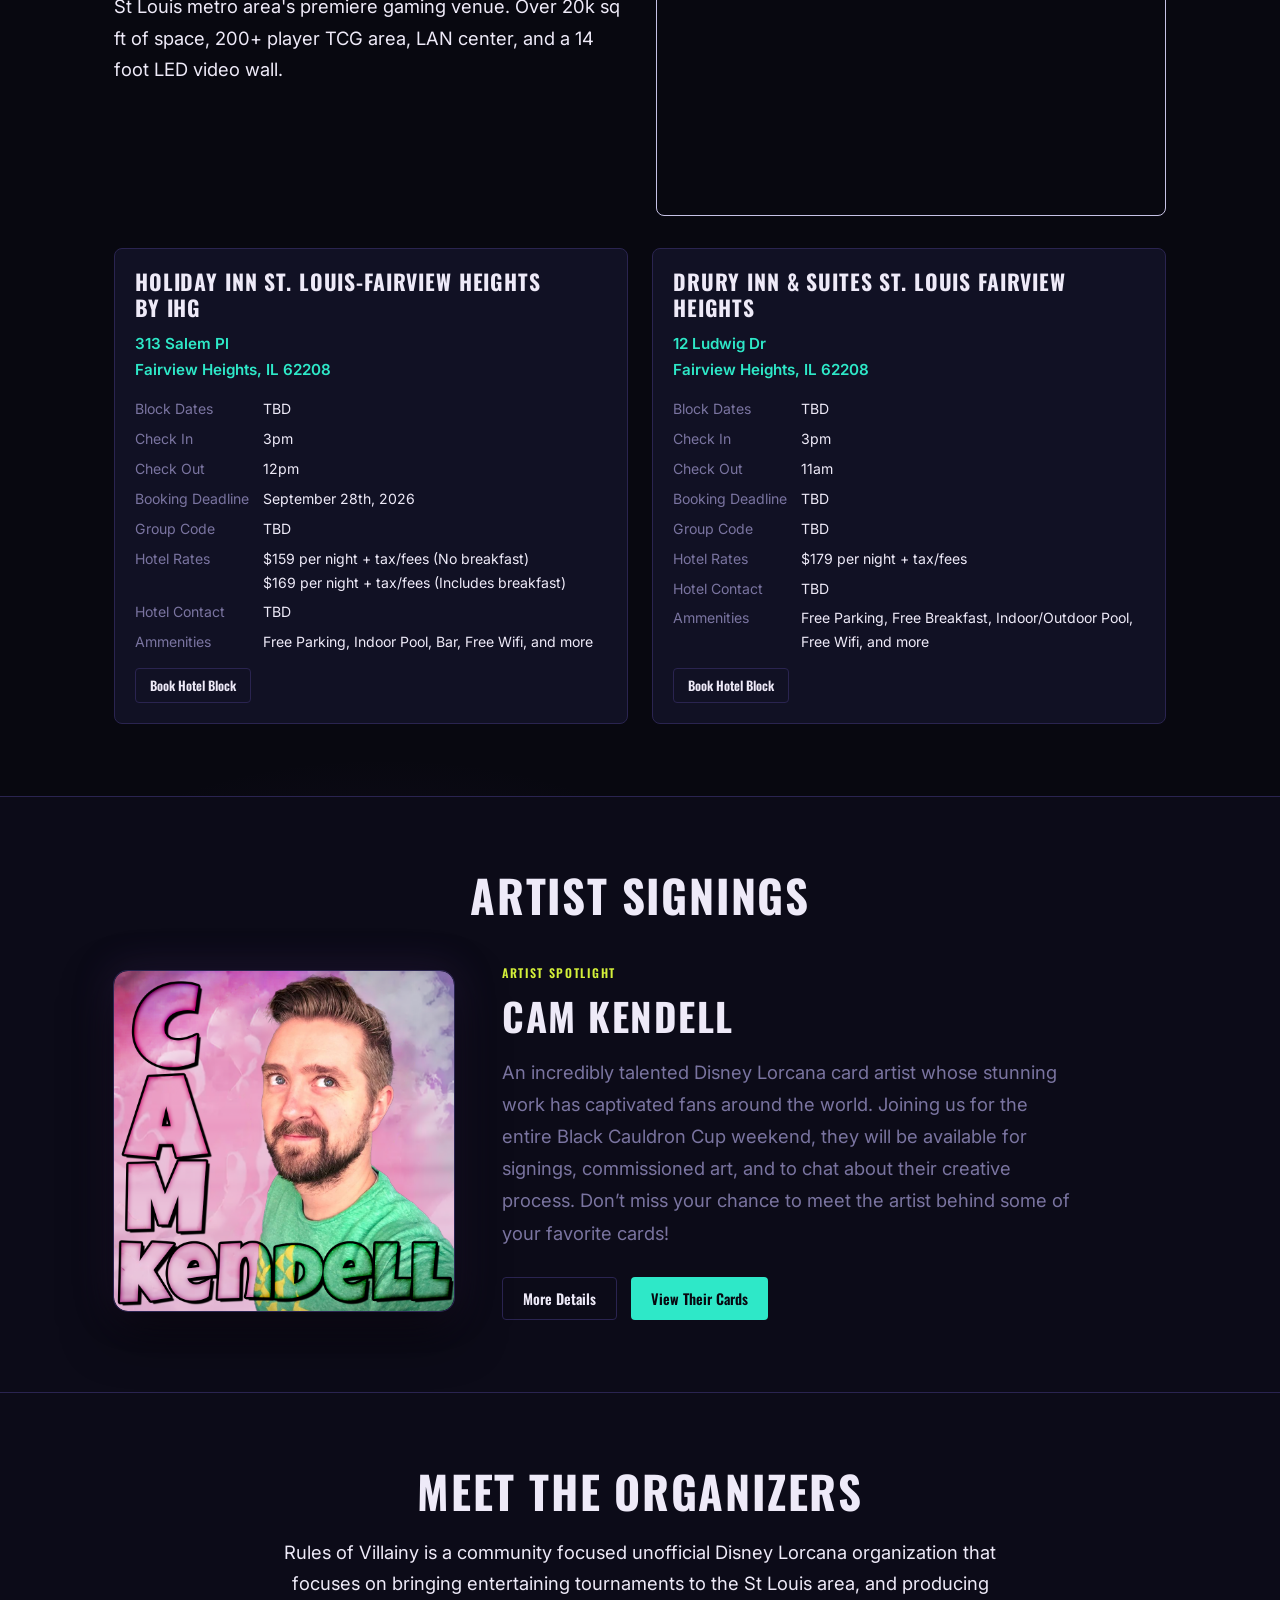
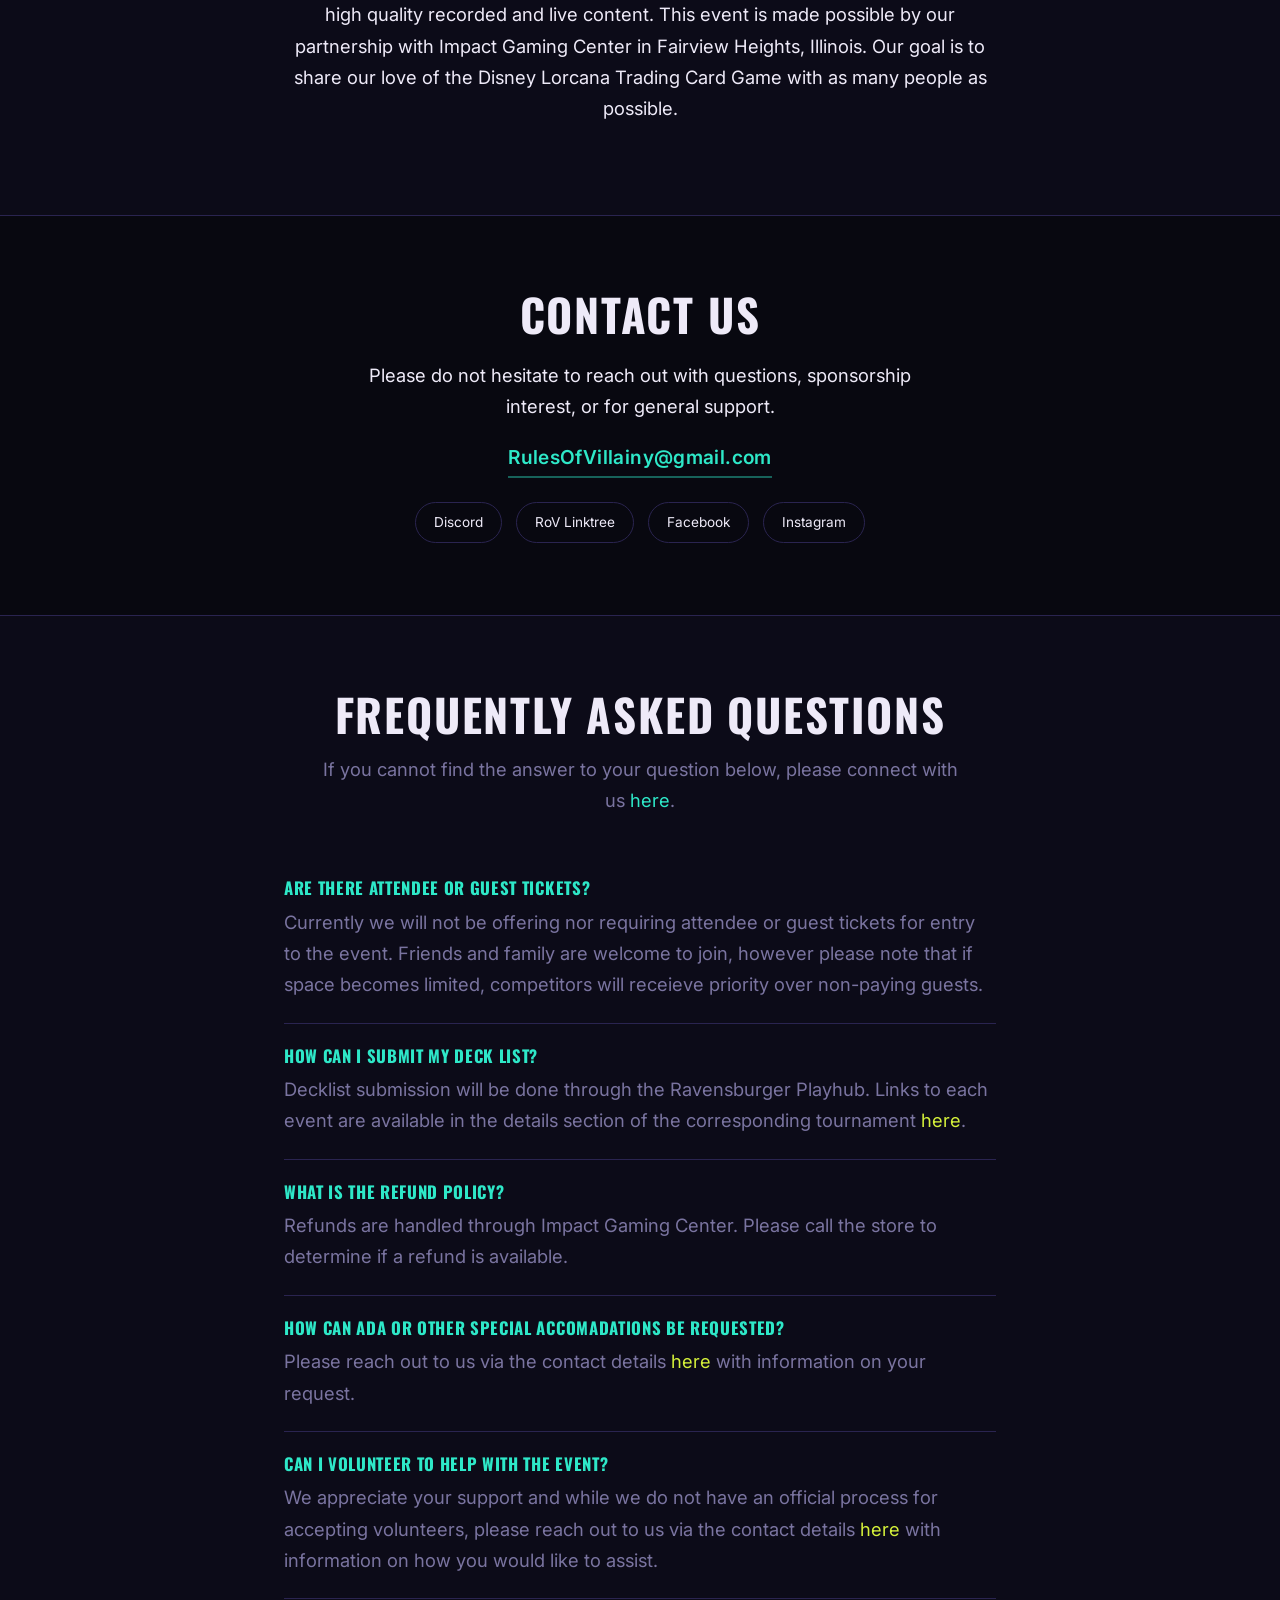
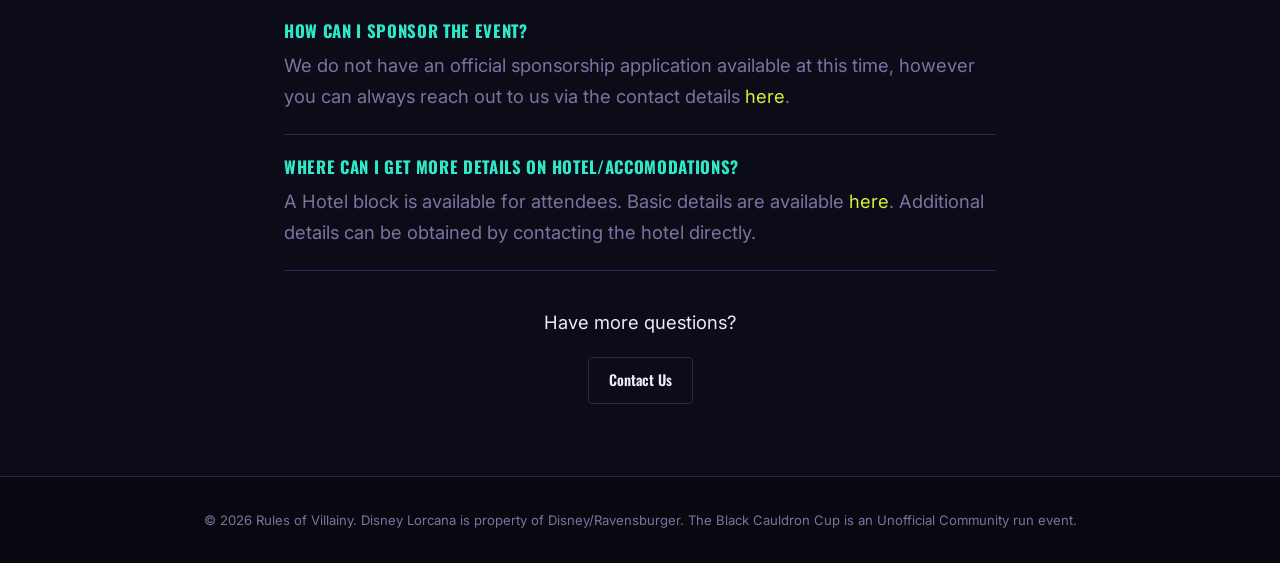
==== commit fe6befb1: "fix" ====
--- a/index.html
+++ b/index.html
@@ -390,7 +390,7 @@
           <div class="role">Remote Commentary</div>
         </div>
         <div class="person-card">
-          <img src="img/caster-Zero.png" class="placeholder-img avatar-img">
+          <img src="img/caster-zero.png" class="placeholder-img avatar-img">
           <h4>ZeroTheHero</h4>
           <div class="role">Remote Commentary</div>
         </div>
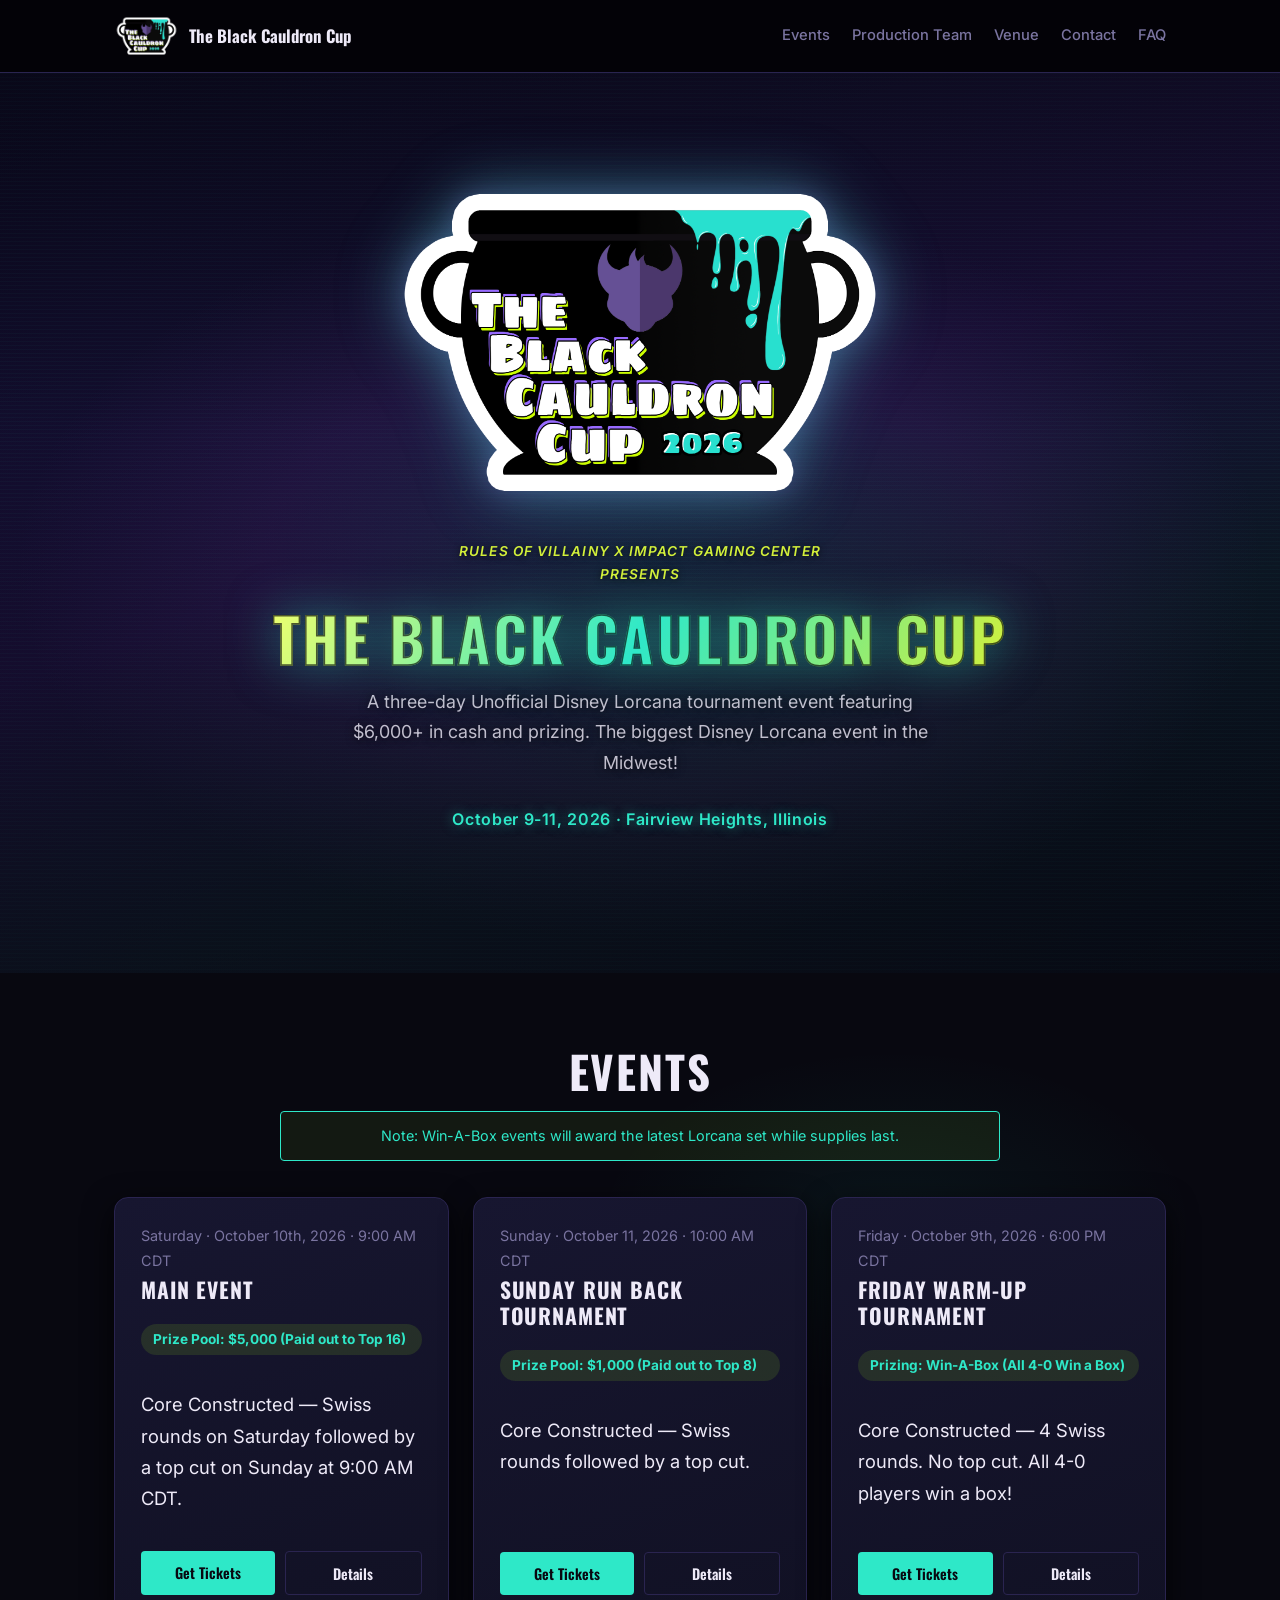
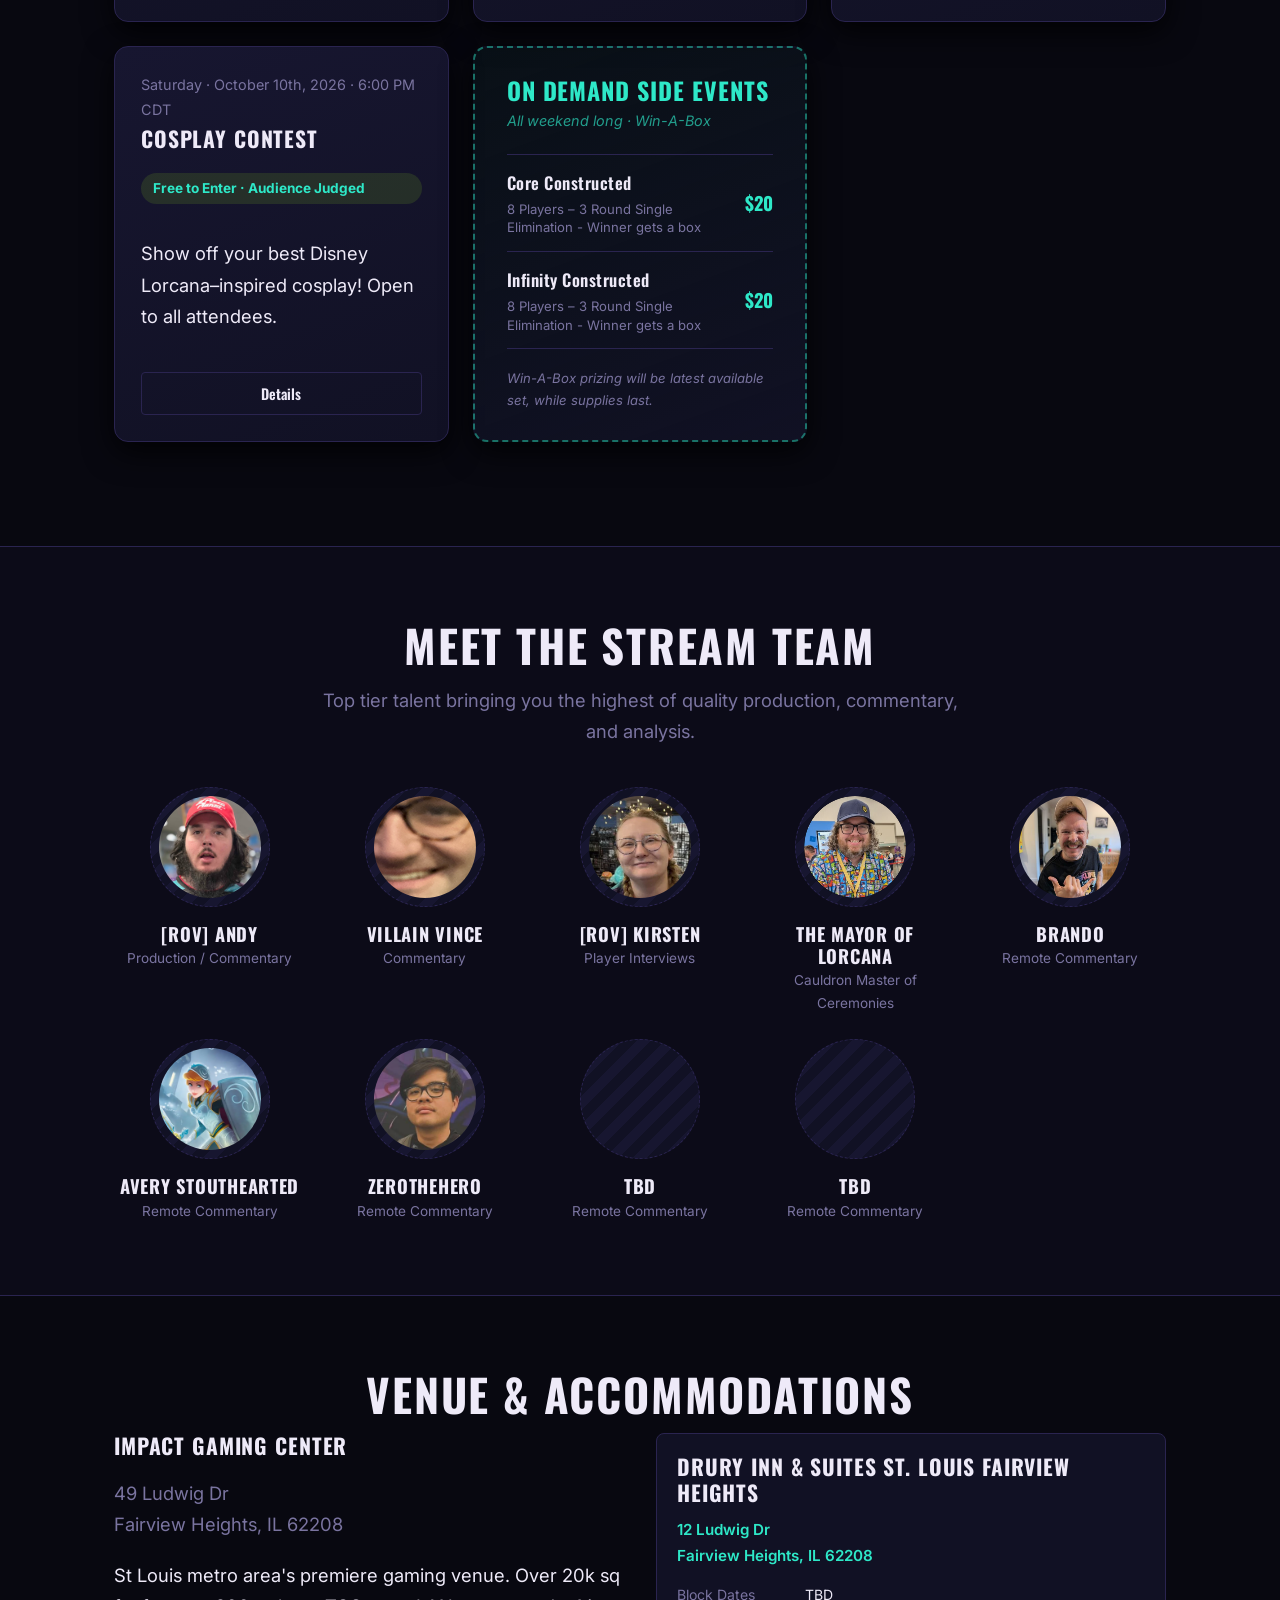
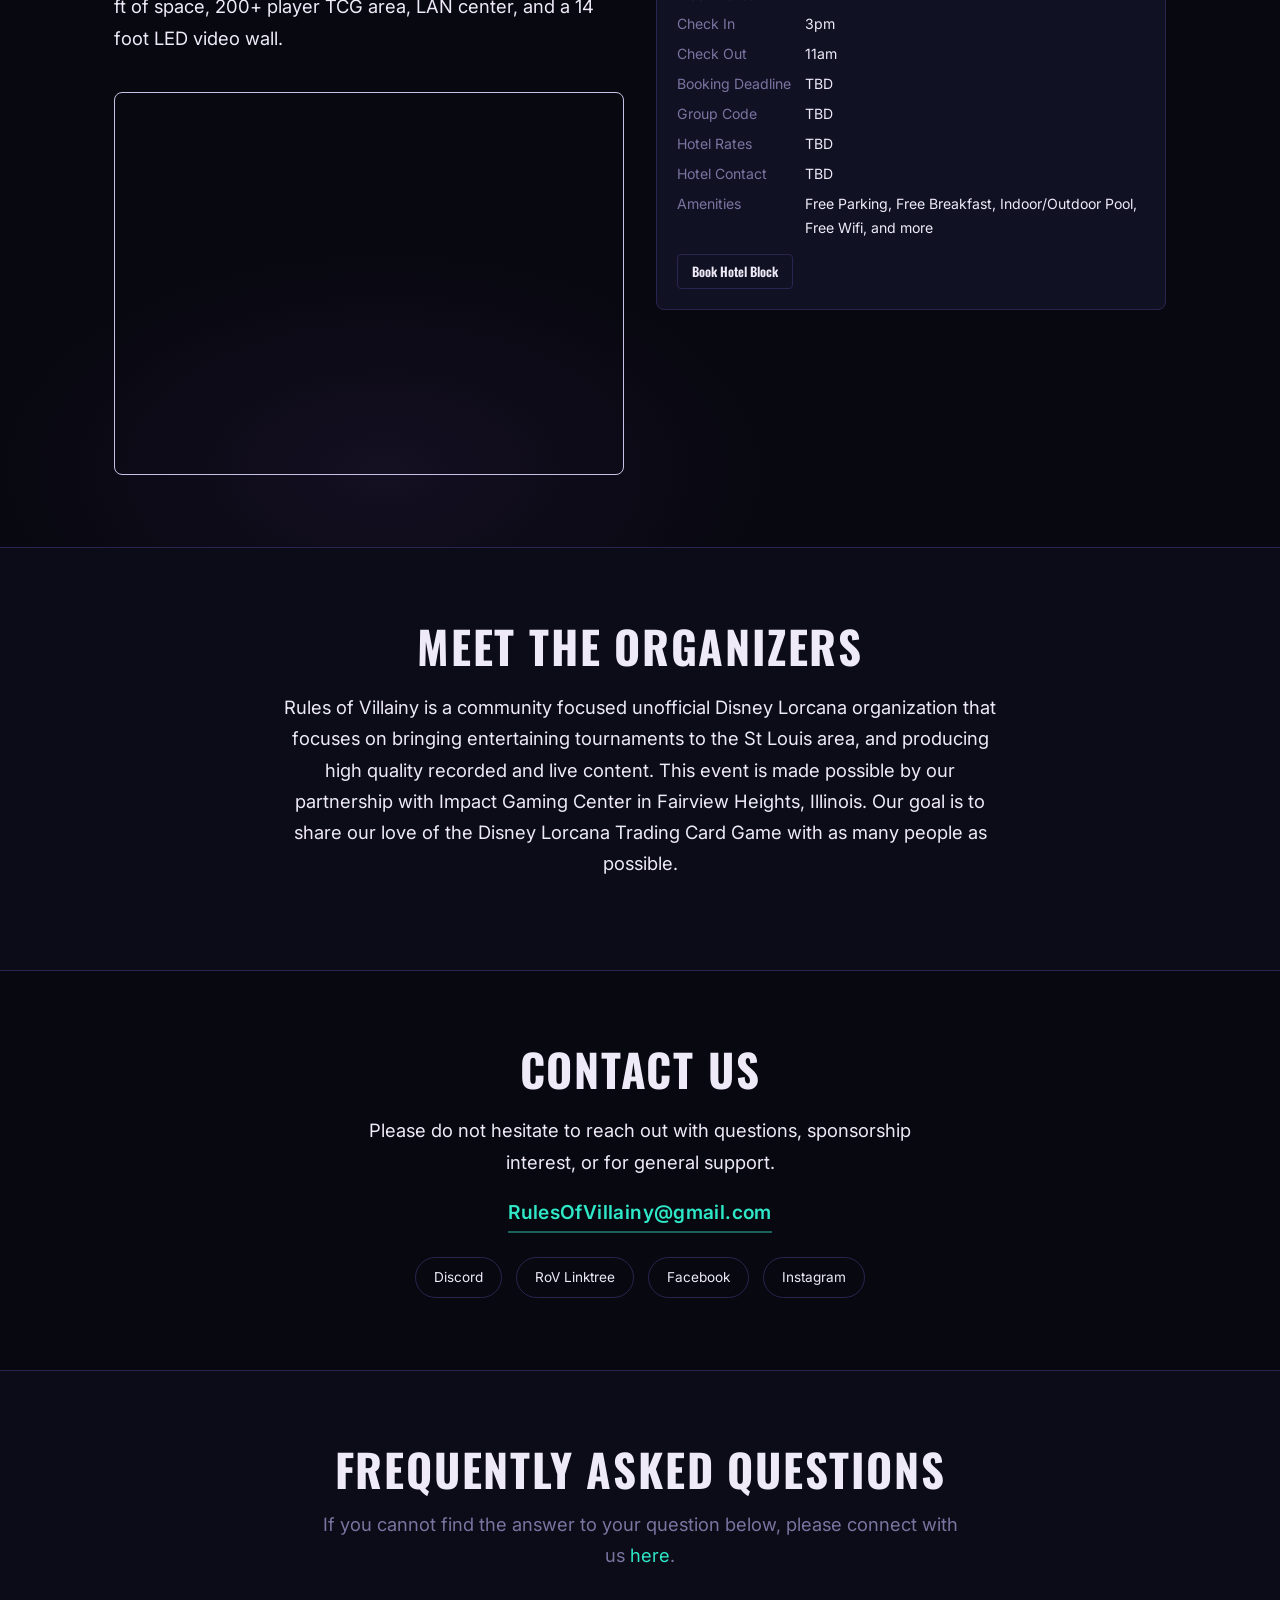
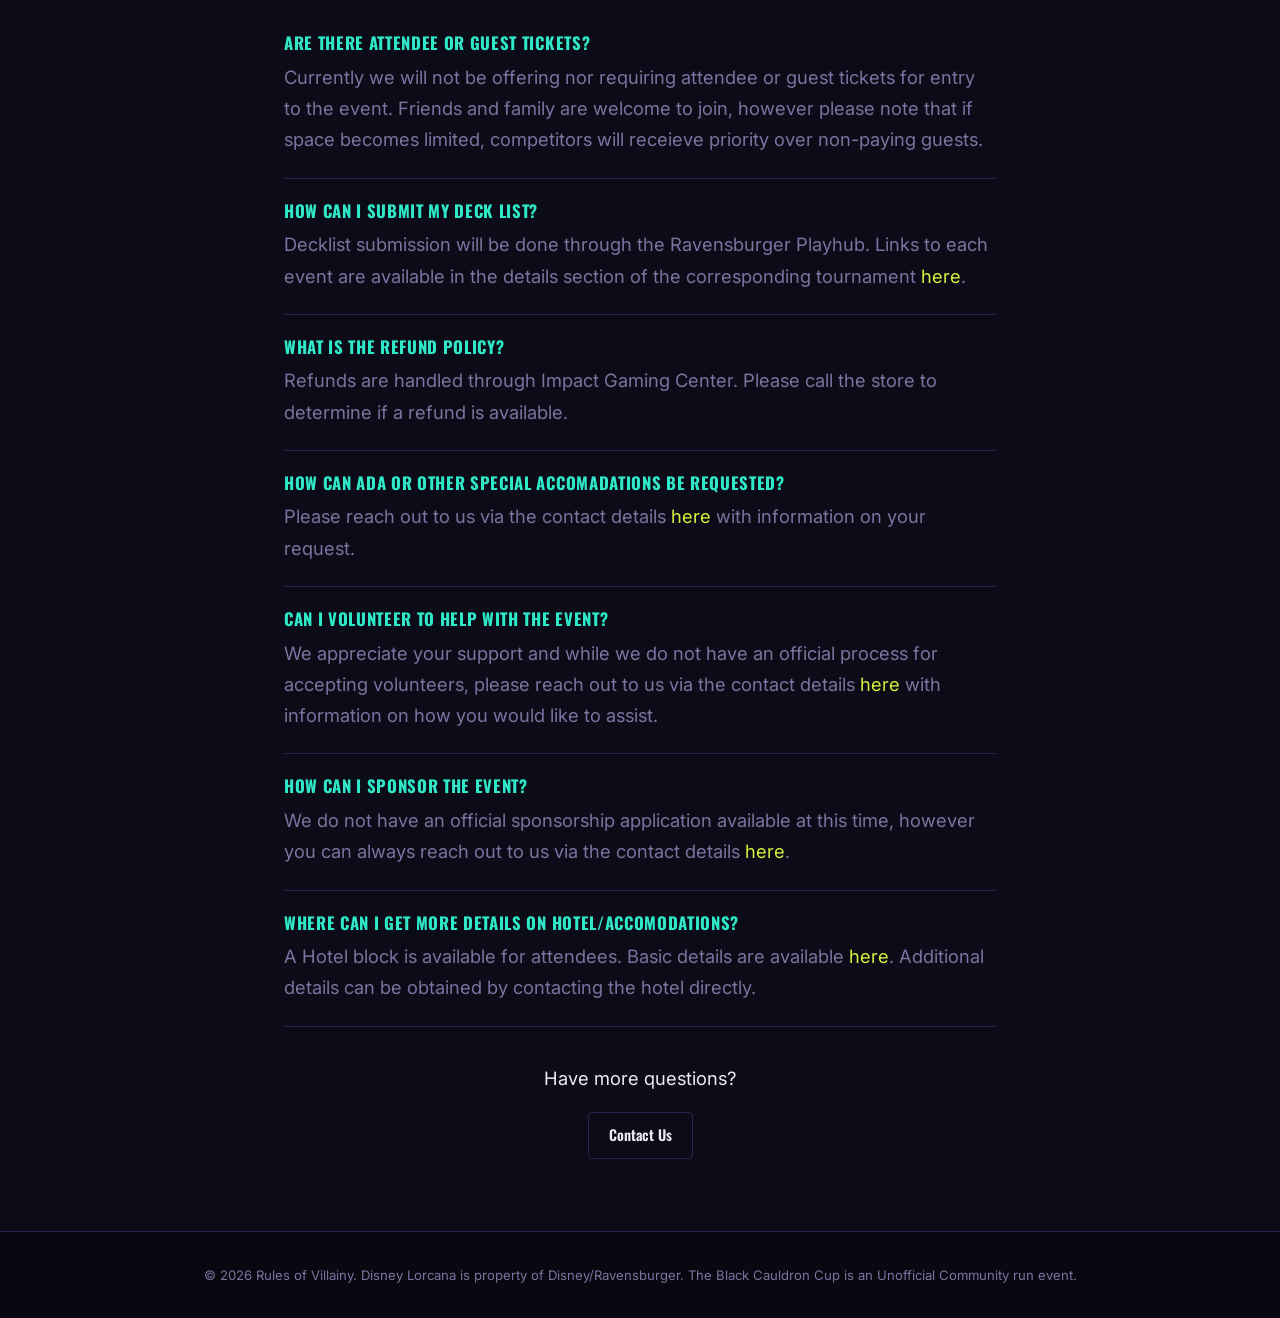
==== commit e07b44c0: "potentially final draft" ====
--- a/index.html
+++ b/index.html
@@ -26,10 +26,10 @@
       </a>
       <button class="nav-toggle" aria-label="Toggle navigation">&#9776;</button>
       <div class="nav-links">
-        <a href="#tournaments">Tournaments</a>
+        <a href="#events">Events</a>
         <a href="#team">Production Team</a>
         <a href="#venue">Venue</a>
-        <a href="#artist">Featured Artist</a>
+        <!-- <a href="#artist">Featured Artist</a> -->
         <a href="#contact">Contact</a>
         <a href="#faq">FAQ</a>
       </div>
@@ -41,7 +41,7 @@
     <div class="hero-overlay"></div>
     <div class="hero-content">
       <img src="img/bcc_logo_full.png" alt="Black Cauldron Cup" class="hero-logo" />
-      <div class="hero-eyebrow">Rules of Villainy X Impact Gaming Center <br> Present
+      <div class="hero-eyebrow">Rules of Villainy X Impact Gaming Center <br> Presents
       </div>
       <h1>The Black Cauldron Cup</h1>
 
@@ -53,10 +53,10 @@
     </div>
   </section>
 
-  <!-- ===================== TOURNAMENTS ===================== -->
-  <section id="tournaments" class="section">
+  <!-- ===================== EVENTS ===================== -->
+  <section id="events" class="section">
     <div class="container">
-      <h2 class="section-heading">Tournaments</h2>
+      <h2 class="section-heading">Events</h2>
 
       <div class="notice">
         Note: Win-A-Box events will award the latest Lorcana set while supplies last.
@@ -394,6 +394,16 @@
           <h4>ZeroTheHero</h4>
           <div class="role">Remote Commentary</div>
         </div>
+        <div class="person-card">
+          <span class="placeholder-img avatar-img"></span>
+          <h4>TBD</h4>
+          <div class="role">Remote Commentary</div>
+        </div>
+        <div class="person-card">
+          <span class="placeholder-img avatar-img"></span>
+          <h4>TBD</h4>
+          <div class="role">Remote Commentary</div>
+        </div>
       </div>
     </div>
   </section>
@@ -404,63 +414,31 @@
     <div class="container">
       <h2 class="section-heading">Venue &amp; Accommodations</h2>
 
-      <!-- Event Venue -->
       <div class="venue-location">
-        <div class="venue-info">
-          <h3>Event Venue</h3>
-          <p class="venue-address">
-            Impact Gaming Center<br />
-            49 Ludwig Dr<br />
-            Fairview Heights, IL 62208
-          </p>
-          <p>St Louis metro area's premiere gaming venue. Over 20k sq ft of space, 200+ player TCG area, LAN center, and
-            a 14 foot LED video wall.</p>
-        </div>
-        <iframe
-          src="https://www.google.com/maps?q=Impact+Gaming+Center,+49+Ludwig+Dr,+Fairview+Heights,+IL+62208&z=17&output=embed"
-          width="100%"
-          style="aspect-ratio: 4/3; border: 1px solid var(--color-border); border-radius: var(--radius-md); display: block; filter: invert(90%) hue-rotate(180deg);"
-          allowfullscreen="" loading="lazy" referrerpolicy="no-referrer-when-downgrade"
-          title="Impact Gaming Center &mdash; 49 Ludwig Dr, Fairview Heights, IL 62208"></iframe>
-      </div>
-
-      <!-- Hotel Blocks -->
-      <div class="hotel-blocks-grid">
-
-        <!-- Hotel 1 -->
+
+        <!-- Left: venue info + map -->
+        <div class="venue-info-wrap">
+          <div class="venue-info">
+            <h3>Impact Gaming Center</h3>
+            <p class="venue-address">
+              49 Ludwig Dr<br />
+              Fairview Heights, IL 62208
+            </p>
+            <p>St Louis metro area's premiere gaming venue. Over 20k sq ft of space, 200+ player TCG area, LAN center,
+              and
+              a 14 foot LED video wall.</p>
+          </div>
+          <iframe
+            src="https://www.google.com/maps?q=Impact+Gaming+Center,+49+Ludwig+Dr,+Fairview+Heights,+IL+62208&z=17&output=embed"
+            width="100%"
+            style="aspect-ratio: 4/3; border: 1px solid var(--color-border); border-radius: var(--radius-md); display: block; filter: invert(90%) hue-rotate(180deg);"
+            allowfullscreen="" loading="lazy" referrerpolicy="no-referrer-when-downgrade"
+            title="Impact Gaming Center &mdash; 49 Ludwig Dr, Fairview Heights, IL 62208"></iframe>
+        </div>
+
+        <!-- Right: hotel block -->
         <div class="hotel-block">
-          <h3>Holiday Inn St. Louis-Fairview Heights <br>by IHG</h3>
-          <p class="hotel-name">313 Salem Pl<br> Fairview Heights, IL 62208</p>
-          <dl>
-            <dt>Block Dates</dt>
-            <dd>TBD</dd>
-            <dt>Check In</dt>
-            <dd>3pm</dd>
-            <dt>Check Out</dt>
-            <dd>12pm</dd>
-            <dt>Booking Deadline</dt>
-            <dd>September 28th, 2026</dd>
-            <dt>Group Code</dt>
-            <dd>TBD</dd>
-            <dt>Hotel Rates</dt>
-            <dd>$159 per night + tax/fees (No breakfast)<br>
-              $169 per night + tax/fees (Includes breakfast)</dd>
-            <dt>Hotel Contact</dt>
-            <dd>TBD</dd>
-            <dt>Ammenities</dt>
-            <dd>Free Parking, Indoor Pool, Bar, Free Wifi, and more</dd>
-          </dl>
-          <p style="margin-top:14px; font-size:0.85rem; color:var(--color-text-muted);">
-
-          </p>
-          <button class="btn btn-outline btn-sm" data-dummy-action="View Hotel 1 Booking Link">
-            Book Hotel Block
-          </button>
-        </div>
-
-        <!-- Hotel 2 -->
-        <div class="hotel-block">
-          <h3>Drury Inn & Suites St. Louis Fairview Heights</h3>
+          <h3>Drury Inn &amp; Suites St. Louis Fairview Heights</h3>
           <p class="hotel-name">12 Ludwig Dr<br>Fairview Heights, IL 62208</p>
           <dl>
             <dt>Block Dates</dt>
@@ -474,16 +452,17 @@
             <dt>Group Code</dt>
             <dd>TBD</dd>
             <dt>Hotel Rates</dt>
-            <dd>$179 per night + tax/fees</dd>
+            <dd>TBD</dd>
+            <!-- <dd>$179 per night + tax/fees</dd> -->
             <dt>Hotel Contact</dt>
             <dd>TBD</dd>
-            <dt>Ammenities</dt>
+            <dt>Amenities</dt>
             <dd>Free Parking, Free Breakfast, Indoor/Outdoor Pool, Free Wifi, and more</dd>
           </dl>
           <p style="margin-top:14px; font-size:0.85rem; color:var(--color-text-muted);">
             <!-- More hotel information to be added as it becomes available. -->
           </p>
-          <button class="btn btn-outline btn-sm" data-dummy-action="View Hotel 2 Booking Link">
+          <button class="btn btn-outline btn-sm" data-dummy-action="View Hotel Booking Link">
             Book Hotel Block
           </button>
         </div>
@@ -493,7 +472,7 @@
   </section>
 
   <!-- ===================== FEATURED ARTIST ===================== -->
-  <section id="artist" class="section section-alt">
+  <section id="artist" class="section section-alt" style="display: none !important;">
     <div class="container">
       <h2 class="section-heading">Artist Signings</h2>
       <p class="section-subheading"></p>
--- a/css/styles.css
+++ b/css/styles.css
@@ -544,35 +544,30 @@
 }
 
 /* ---------- Venue ---------- */
+
+/* Outer row: left = venue info+map, right = hotel card */
 .venue-location {
   display: grid;
   grid-template-columns: 1fr 1fr;
   gap: 32px;
   align-items: start;
-  margin-bottom: 32px;
-}
-
-@media (max-width: 760px) {
+}
+
+@media (max-width: 860px) {
   .venue-location {
     grid-template-columns: 1fr;
   }
 }
 
+/* Left column: stacks venue text above map */
+.venue-info-wrap {
+  display: flex;
+  flex-direction: column;
+  gap: 20px;
+}
+
 .venue-info h3 {
   margin-top: 0;
-}
-
-.hotel-blocks-grid {
-  display: grid;
-  grid-template-columns: 1fr 1fr;
-  gap: 24px;
-  align-items: start;
-}
-
-@media (max-width: 760px) {
-  .hotel-blocks-grid {
-    grid-template-columns: 1fr;
-  }
 }
 
 .venue-address {
@@ -613,6 +608,7 @@
 .hotel-block dd {
   margin: 0;
 }
+
 
 /* ---------- Featured Artist ---------- */
 .artist-layout {
@@ -718,7 +714,8 @@
 /* Two-pane body: viewer left, thumbnail grid right */
 .card-gallery {
   flex: 1;
-  min-height: 0; /* critical flex fix */
+  min-height: 0;
+  /* critical flex fix */
   display: grid;
   grid-template-columns: 1fr 260px;
   gap: 0;
@@ -737,6 +734,7 @@
   .card-gallery {
     grid-template-columns: 1fr 340px;
   }
+
   .card-gallery__strip {
     grid-template-columns: repeat(3, 1fr) !important;
   }
@@ -750,10 +748,12 @@
     height: 90vh;
     max-height: 90vh;
   }
+
   .card-gallery {
     grid-template-columns: 1fr;
     grid-template-rows: 1fr 130px;
   }
+
   .card-gallery__strip {
     grid-template-columns: repeat(6, 1fr) !important;
     overflow-x: auto !important;
@@ -765,7 +765,8 @@
 
 /* LEFT: card viewer — transparent, no border, card fills it */
 .card-gallery__viewer {
-  flex: 1;           /* fills all left-column space above the footer */
+  flex: 1;
+  /* fills all left-column space above the footer */
   min-height: 0;
   display: flex;
   align-items: center;
@@ -807,12 +808,19 @@
   scrollbar-color: rgba(46, 232, 200, 0.35) transparent;
 }
 
-.card-gallery__strip::-webkit-scrollbar { width: 4px; }
-.card-gallery__strip::-webkit-scrollbar-track { background: transparent; }
+.card-gallery__strip::-webkit-scrollbar {
+  width: 4px;
+}
+
+.card-gallery__strip::-webkit-scrollbar-track {
+  background: transparent;
+}
+
 .card-gallery__strip::-webkit-scrollbar-thumb {
   background: rgba(46, 232, 200, 0.35);
   border-radius: 999px;
 }
+
 .card-gallery__strip::-webkit-scrollbar-thumb:hover {
   background: rgba(46, 232, 200, 0.65);
 }
@@ -843,14 +851,20 @@
 .gallery-thumb img {
   width: 100%;
   aspect-ratio: 3 / 4;
-  object-fit: contain;   /* show whole card, no crop */
-  background: #0a0818;   /* dark fill behind card corners */
+  object-fit: contain;
+  /* show whole card, no crop */
+  background: #0a0818;
+  /* dark fill behind card corners */
   display: block;
 }
 
-.gallery-thumb:hover img { transform: none; }
-
-.gallery-thumb span { display: none; }
+.gallery-thumb:hover img {
+  transform: none;
+}
+
+.gallery-thumb span {
+  display: none;
+}
 
 /* BOTTOM: full-width card name footer */
 .card-gallery__footer {
@@ -1195,7 +1209,7 @@
   /* --- Popover: prevent horizontal scrolling, bottom-sheet style --- */
   .popover-overlay {
     padding: 12px;
-    align-items: flex-end;
+    /*align-items: flex-end;*/
   }
 
   .popover-box {
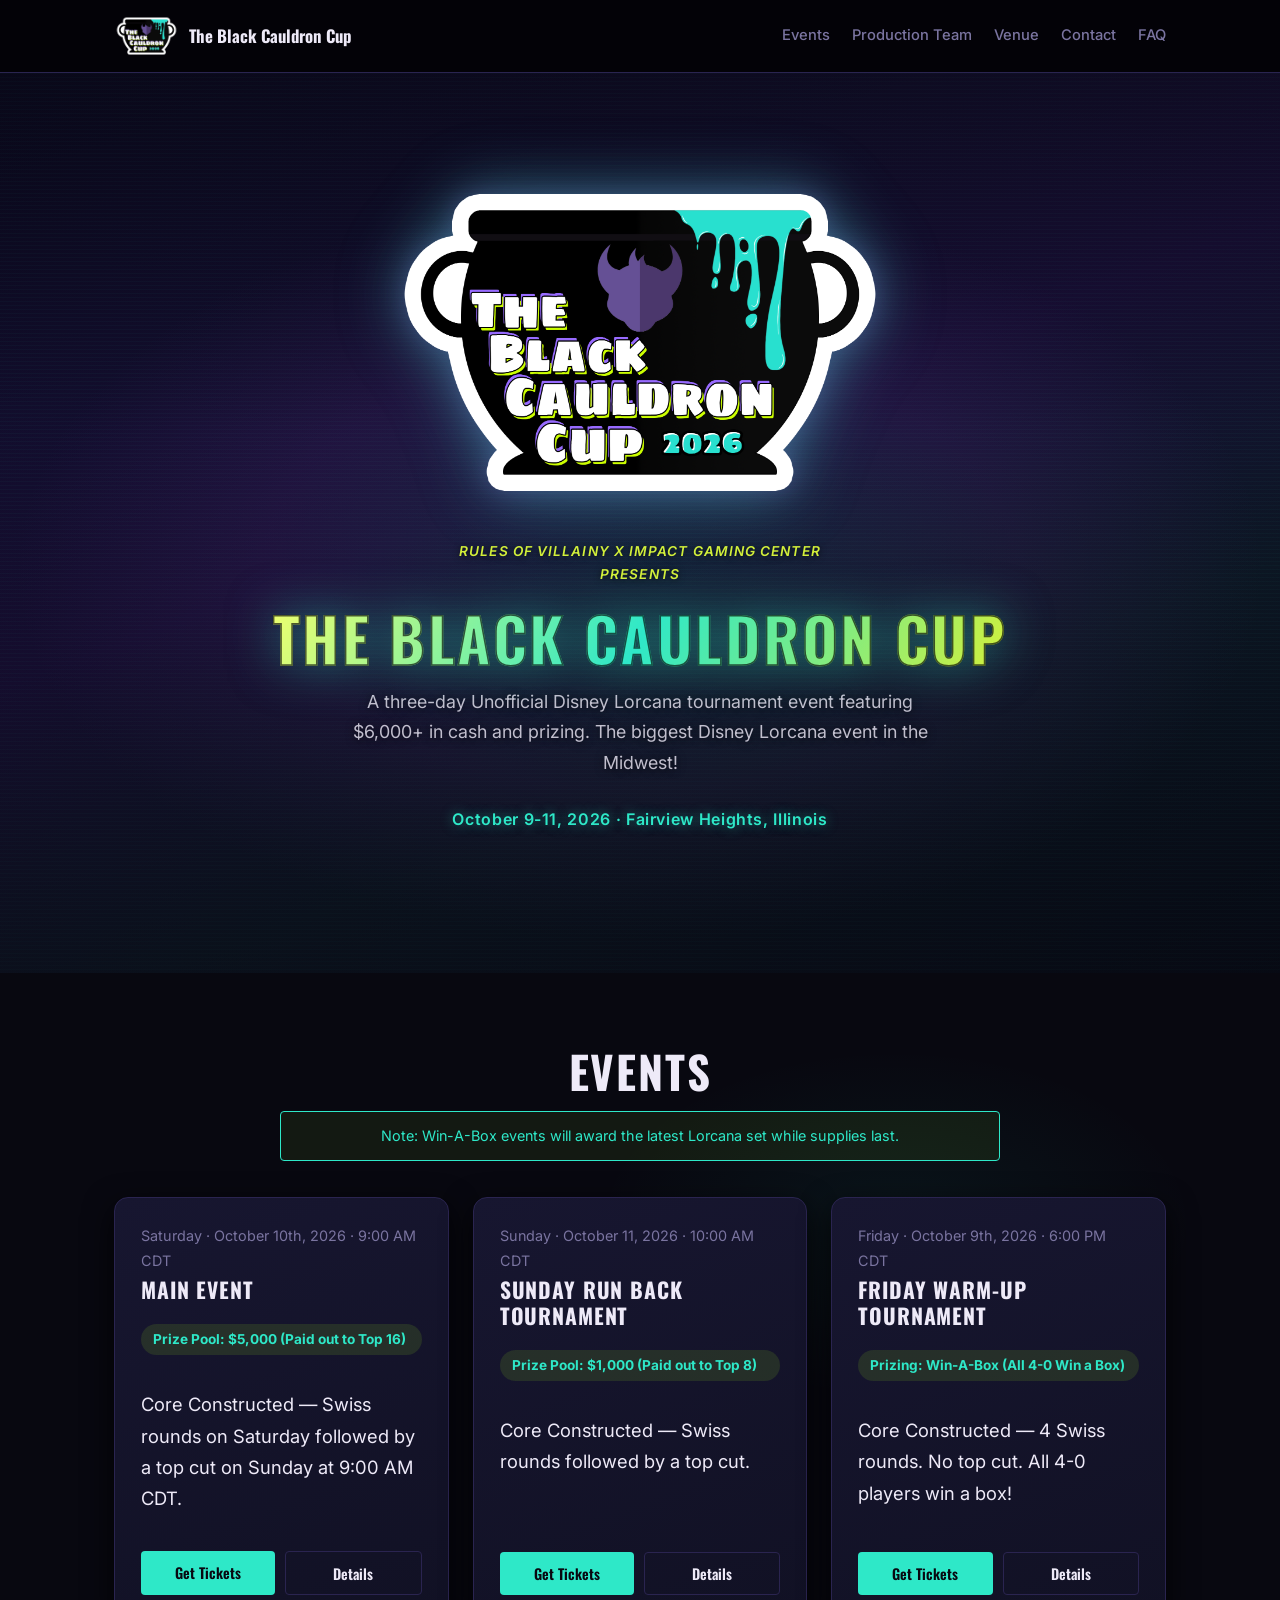
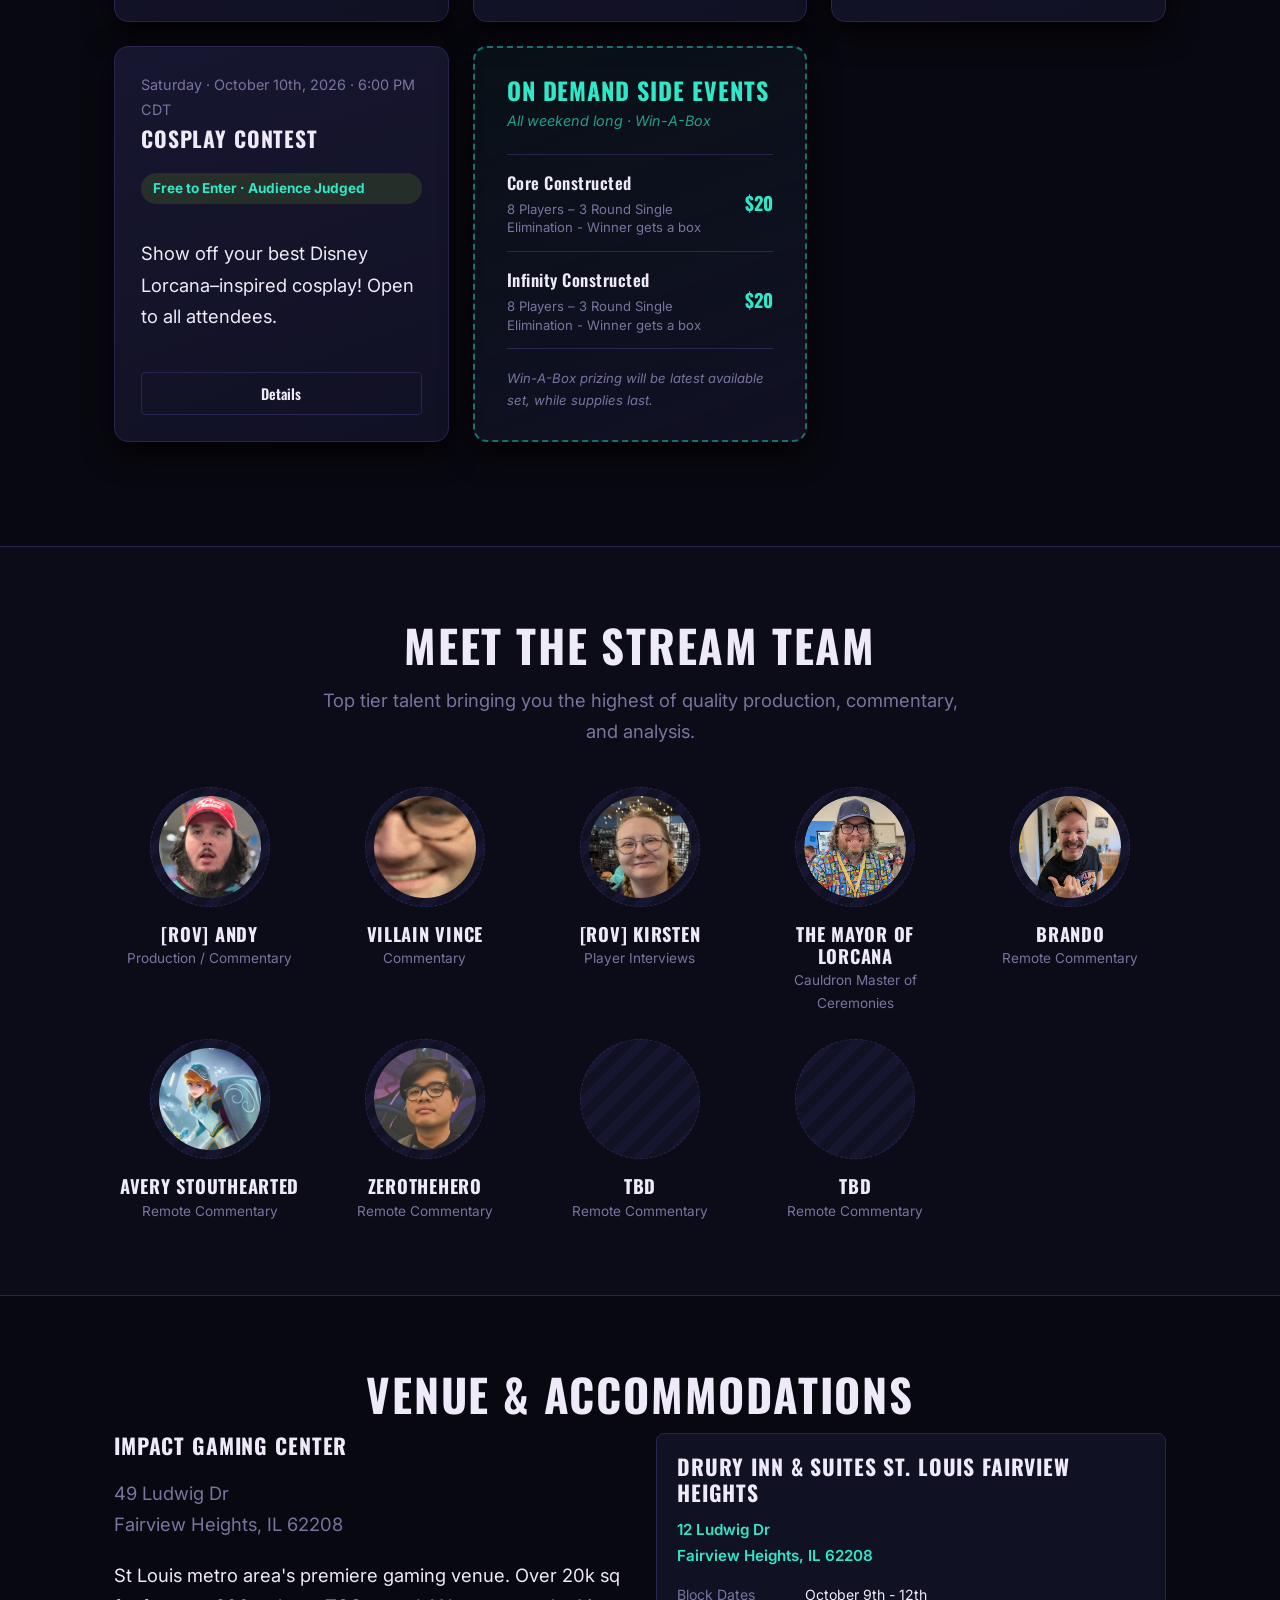
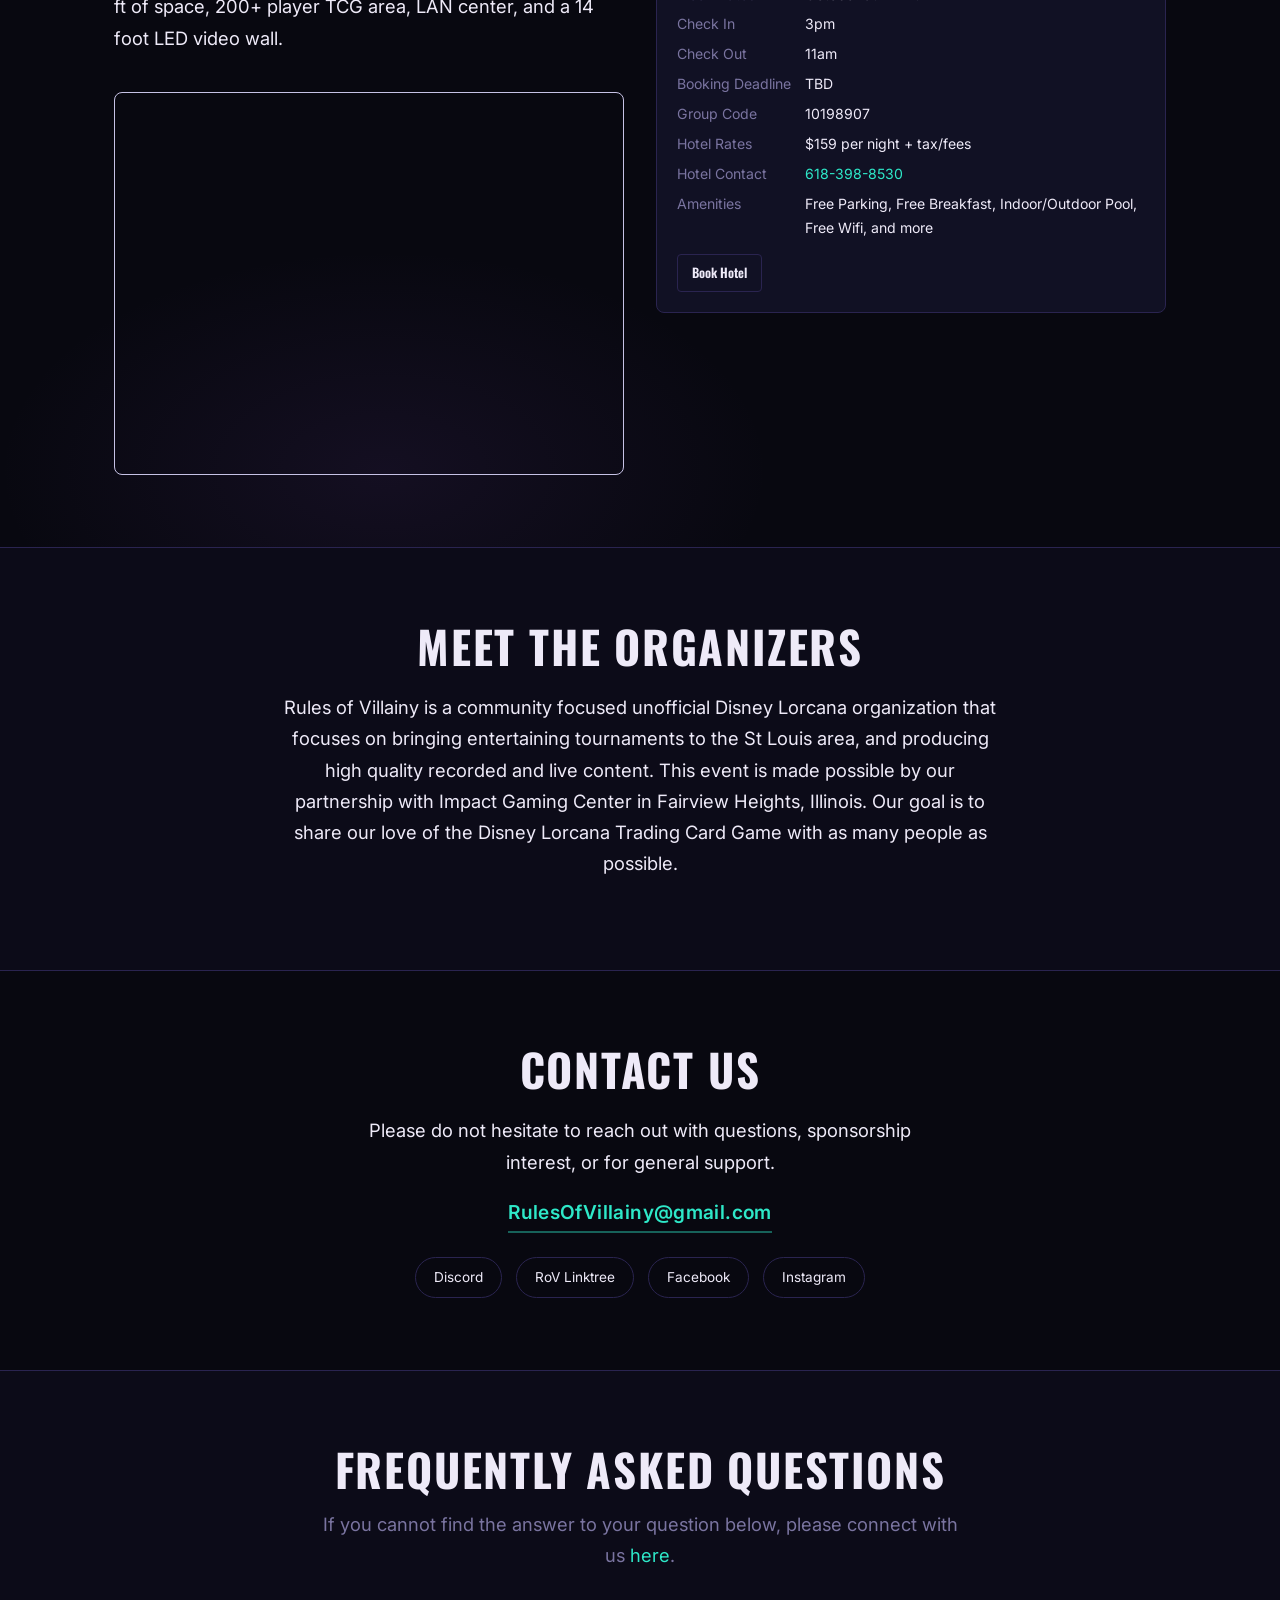
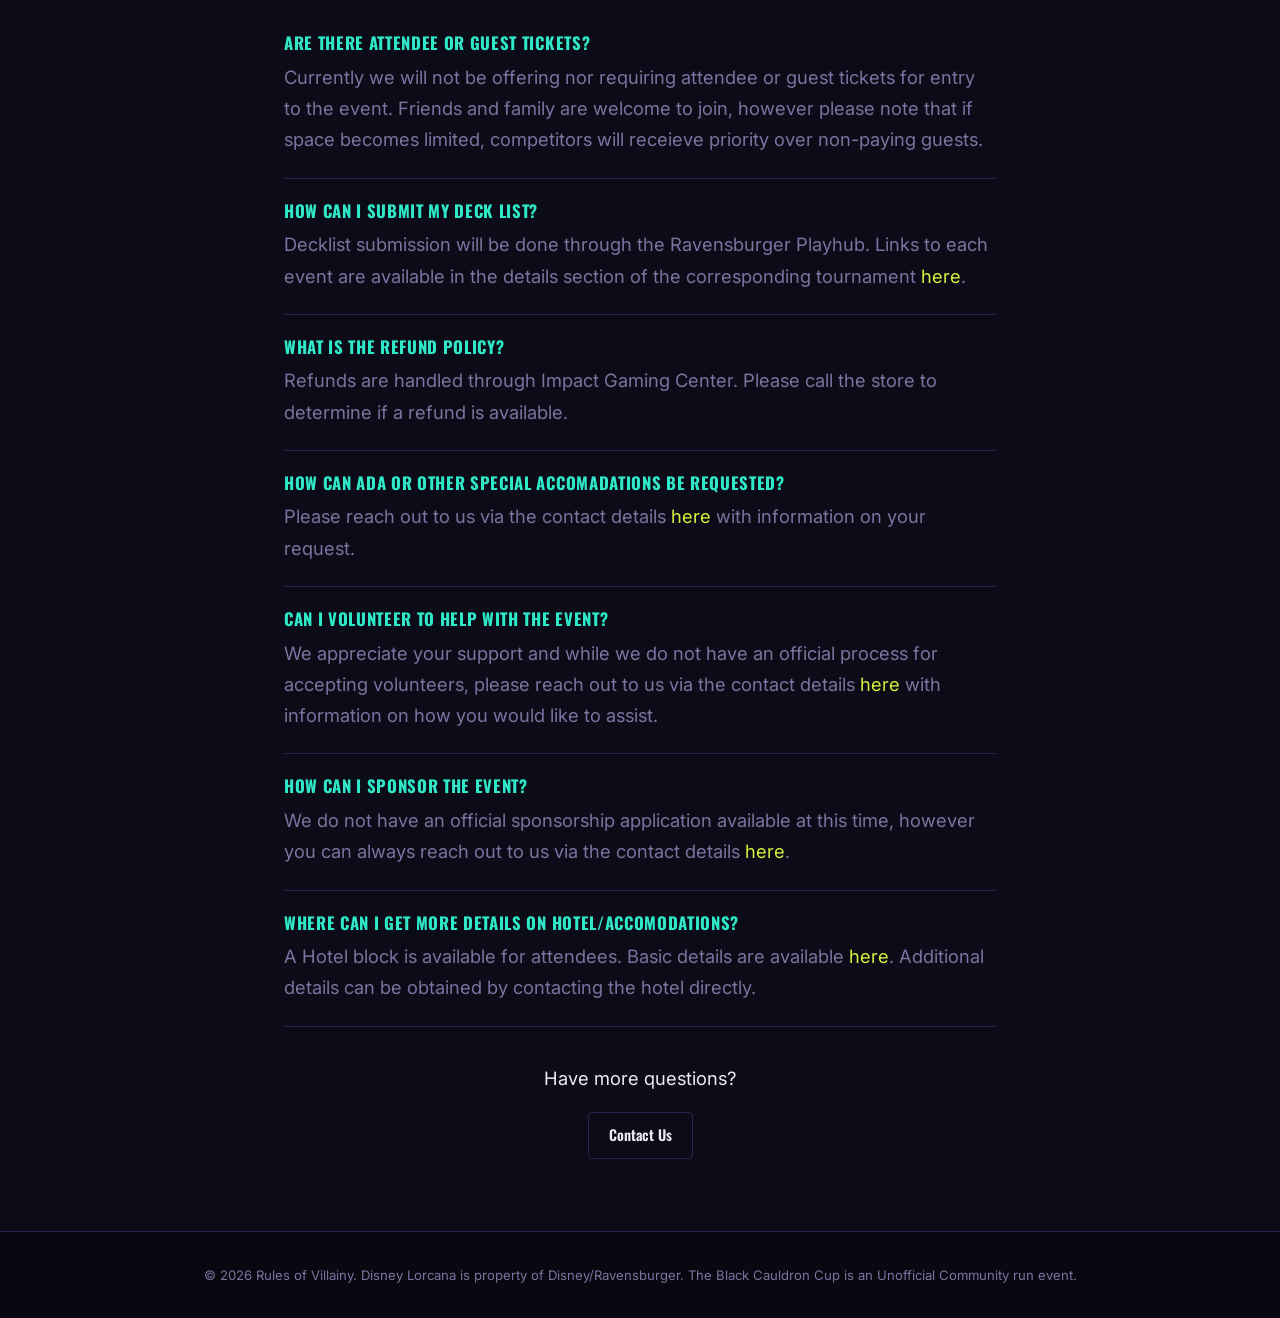
==== commit 8827497f: "updates" ====
--- a/index.html
+++ b/index.html
@@ -442,7 +442,7 @@
           <p class="hotel-name">12 Ludwig Dr<br>Fairview Heights, IL 62208</p>
           <dl>
             <dt>Block Dates</dt>
-            <dd>TBD</dd>
+            <dd>October 9th - 12th</dd>
             <dt>Check In</dt>
             <dd>3pm</dd>
             <dt>Check Out</dt>
@@ -450,21 +450,22 @@
             <dt>Booking Deadline</dt>
             <dd>TBD</dd>
             <dt>Group Code</dt>
-            <dd>TBD</dd>
+            <dd>10198907</dd>
             <dt>Hotel Rates</dt>
-            <dd>TBD</dd>
-            <!-- <dd>$179 per night + tax/fees</dd> -->
+            <dd>$159 per night + tax/fees</dd>
             <dt>Hotel Contact</dt>
-            <dd>TBD</dd>
+            <dd><a href="tel:618-398-8530" style="color:var(--color-primary);">618-398-8530</a></dd>
             <dt>Amenities</dt>
             <dd>Free Parking, Free Breakfast, Indoor/Outdoor Pool, Free Wifi, and more</dd>
           </dl>
           <p style="margin-top:14px; font-size:0.85rem; color:var(--color-text-muted);">
             <!-- More hotel information to be added as it becomes available. -->
           </p>
-          <button class="btn btn-outline btn-sm" data-dummy-action="View Hotel Booking Link">
-            Book Hotel Block
-          </button>
+          <a class="btn btn-outline btn-sm"
+            href="https://www.druryhotels.com/bookandstay/newreservation/?groupno=10198907" target="_blank"
+            rel="noopener noreferrer">
+            Book Hotel
+          </a>
         </div>
 
       </div>
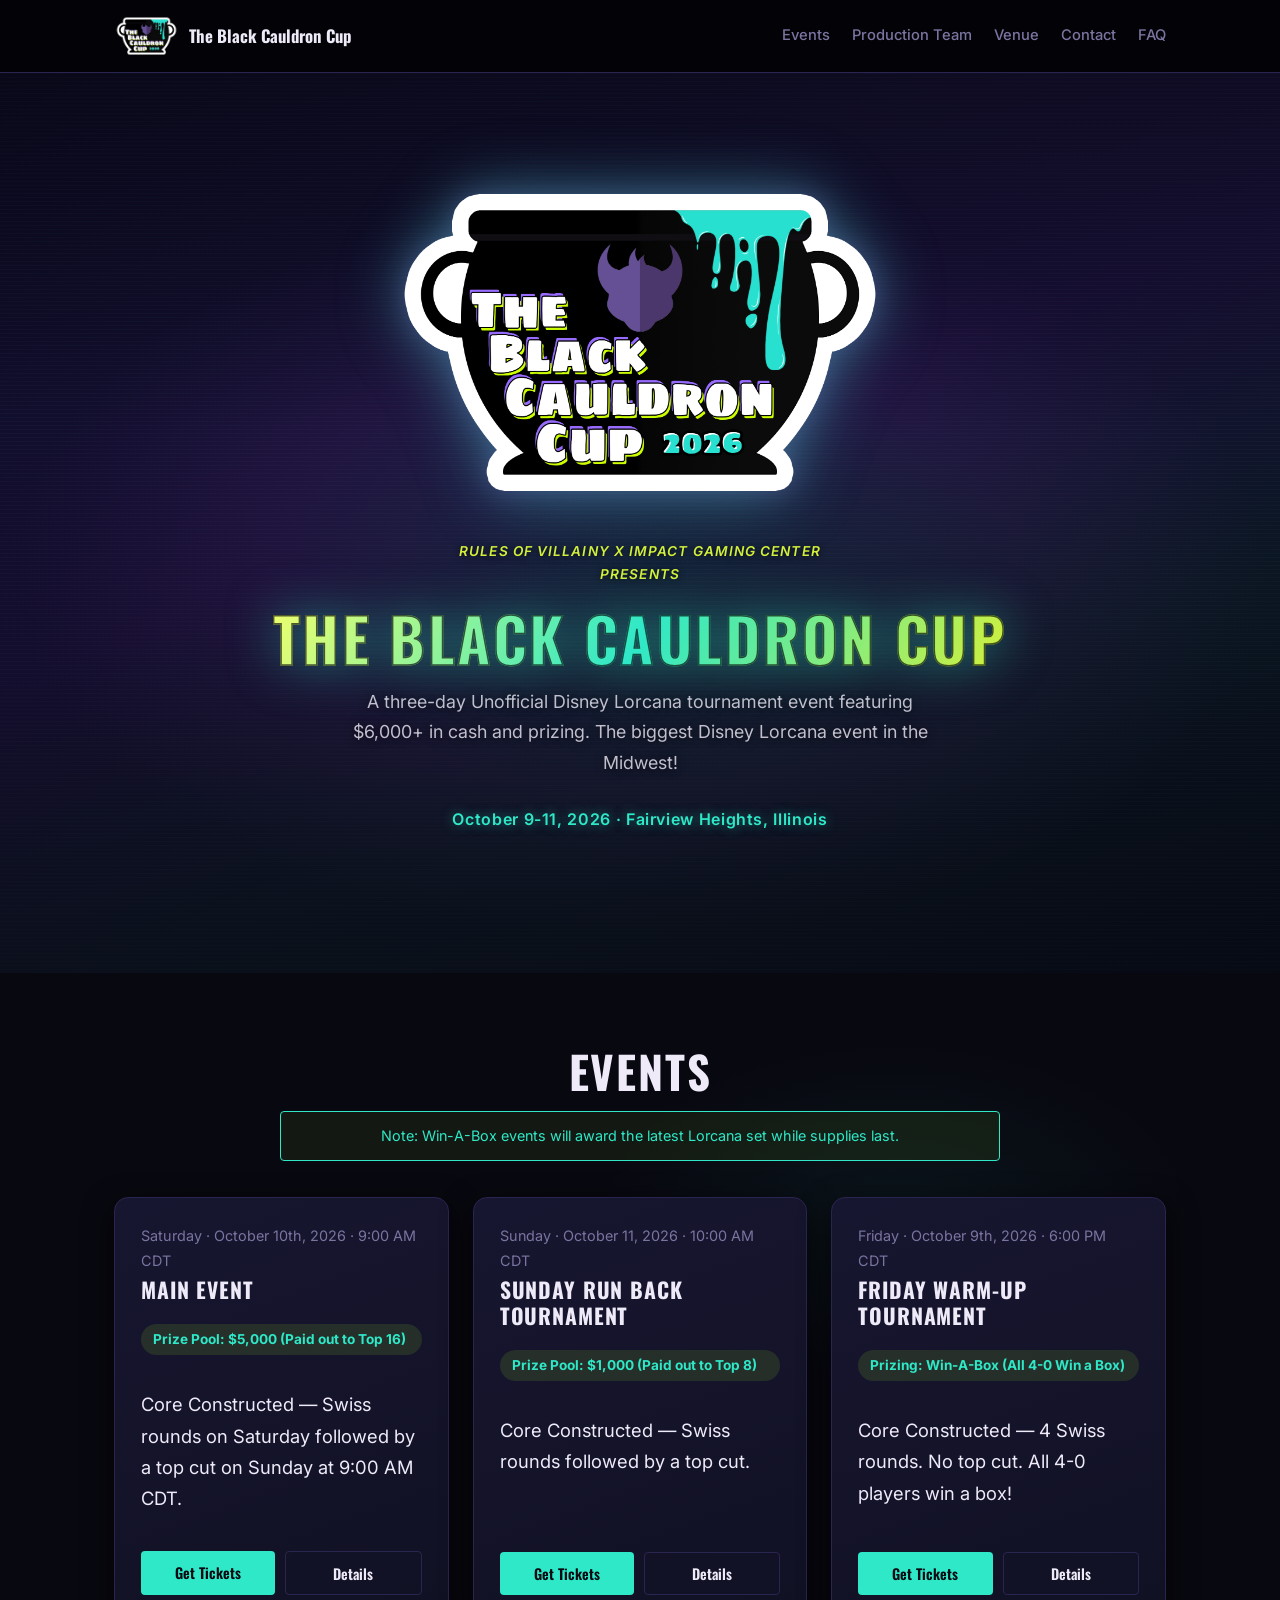
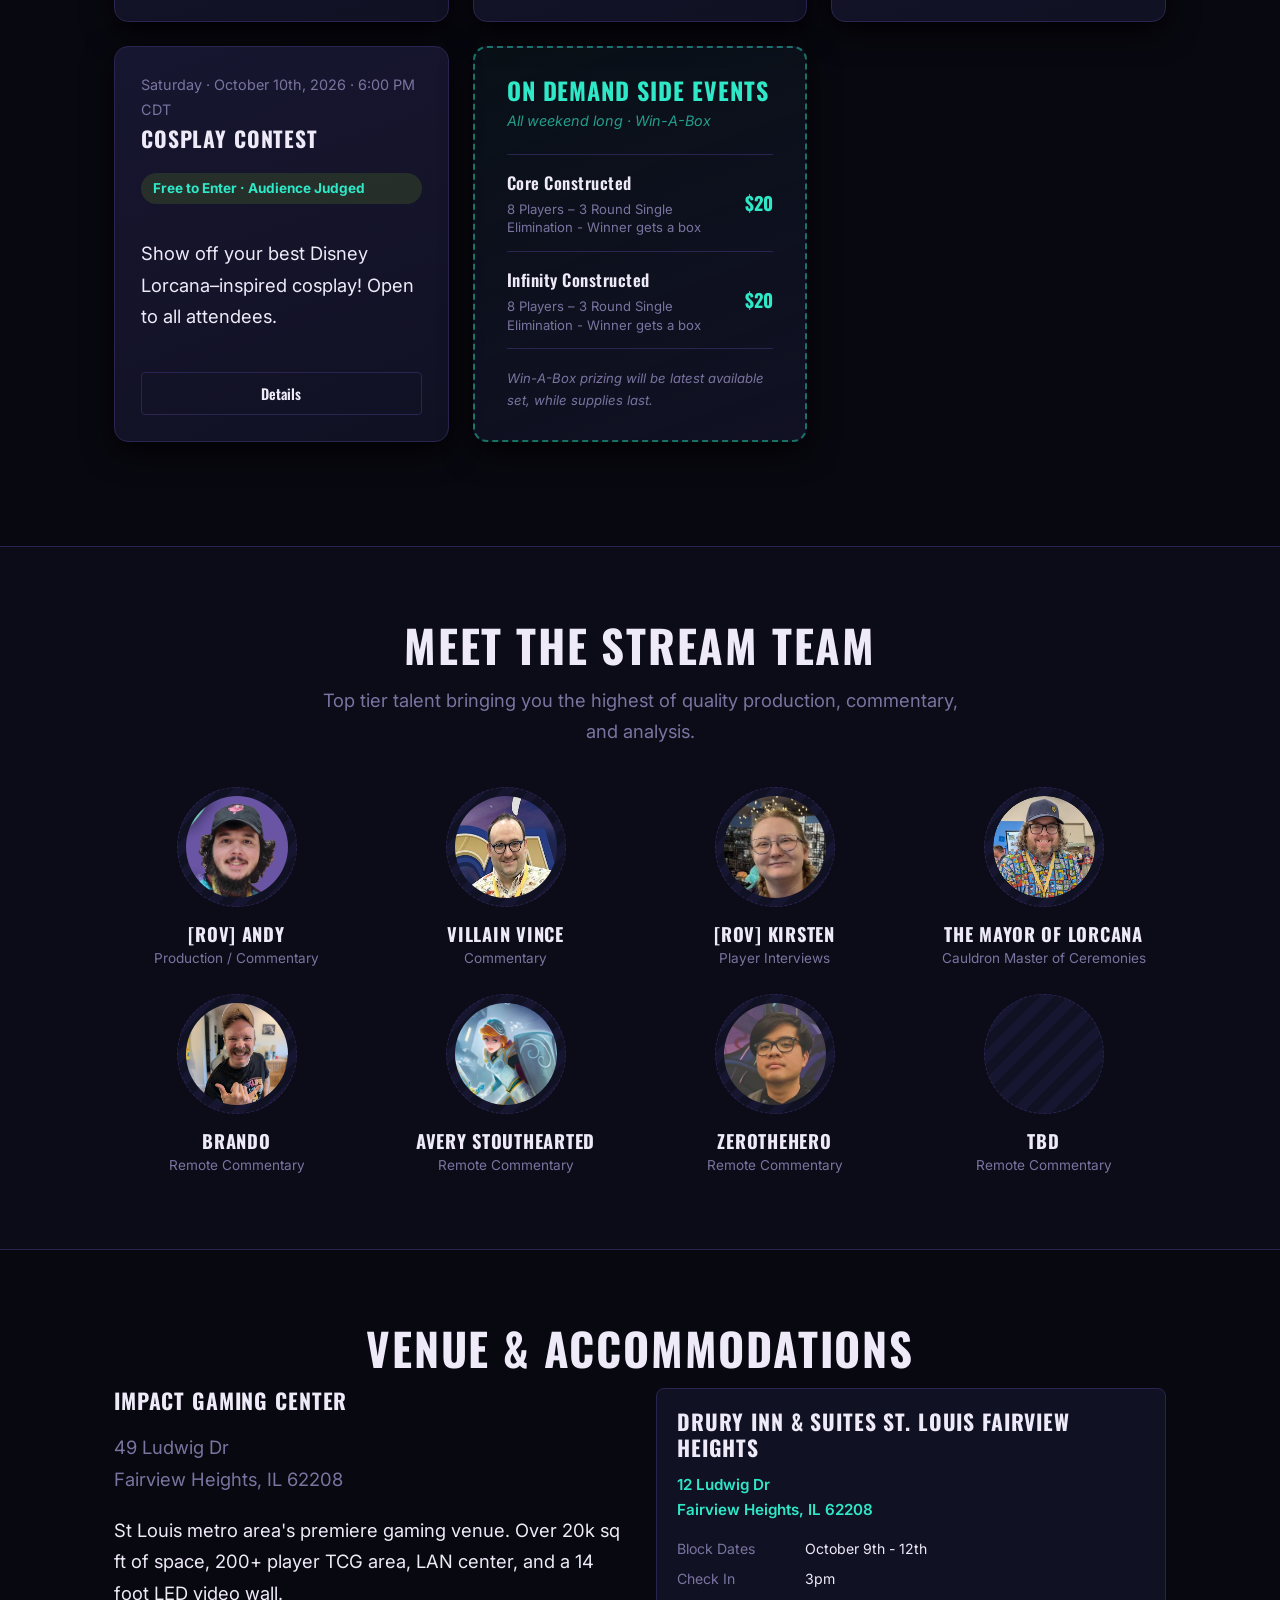
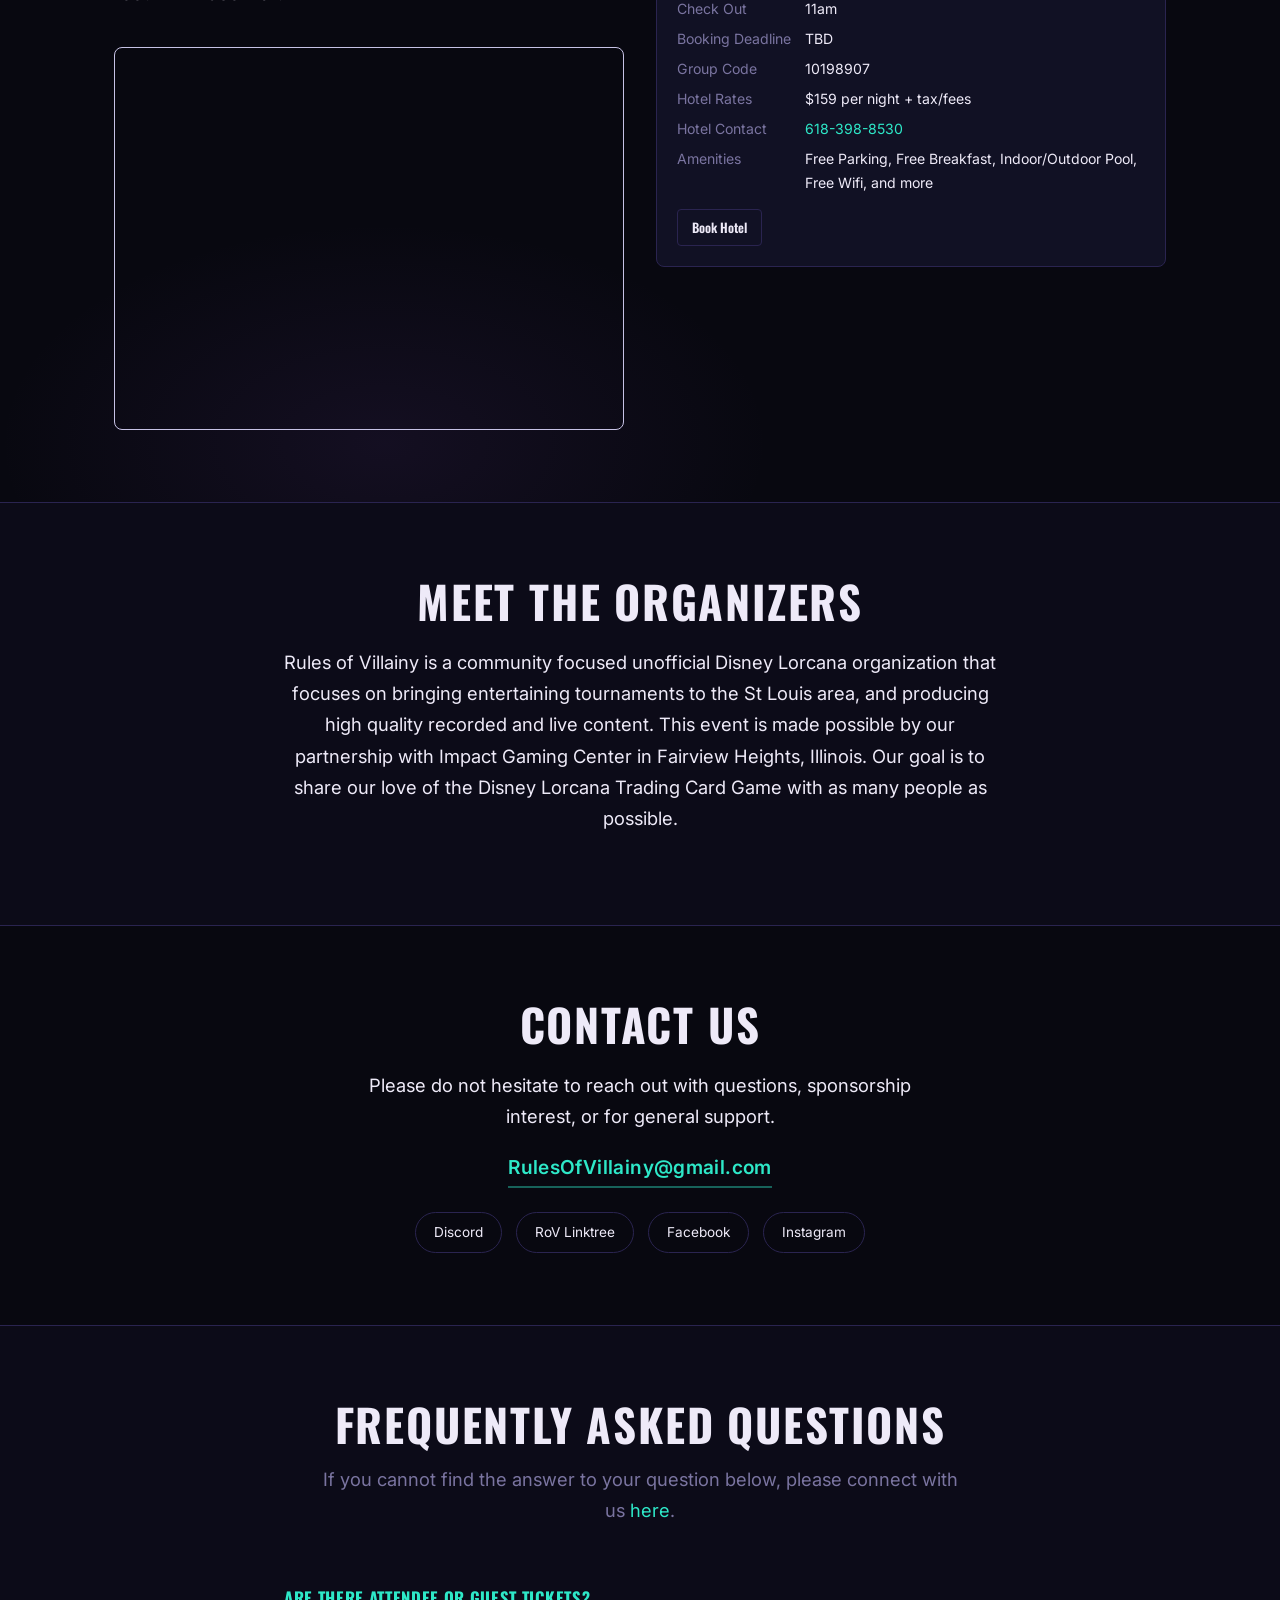
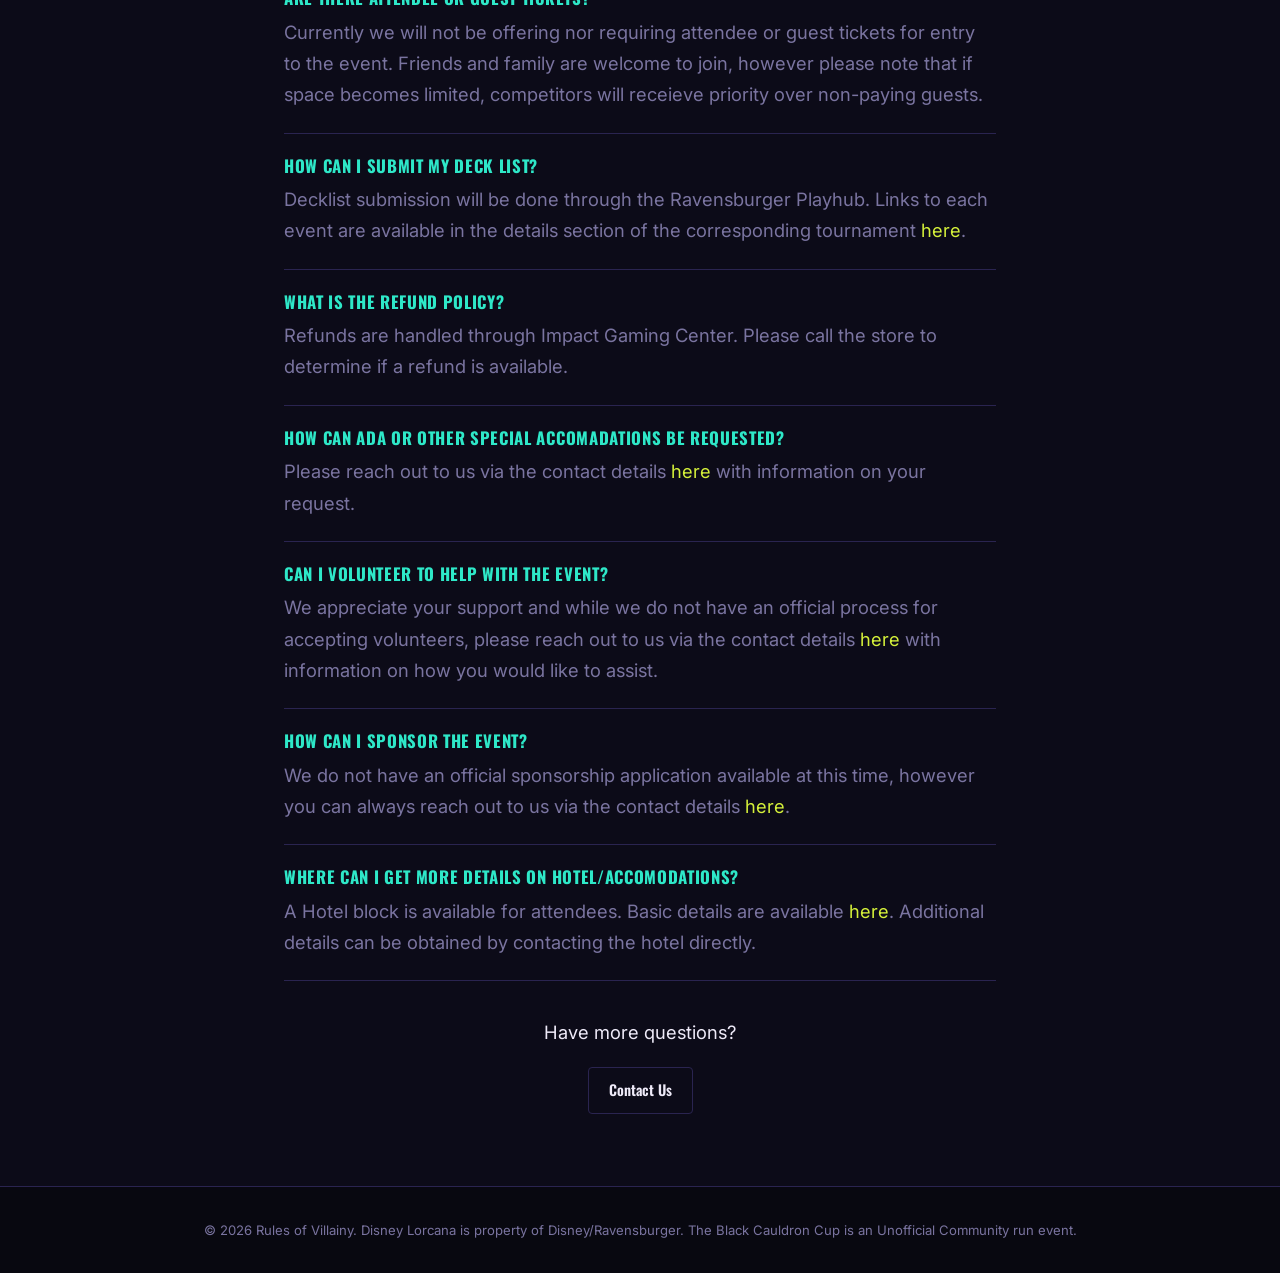
==== commit 3aceb4c5: "updates" ====
--- a/index.html
+++ b/index.html
@@ -357,14 +357,14 @@
       <h2 class="section-heading">Meet the Stream Team</h2>
       <p class="section-subheading">Top tier talent bringing you the highest of quality production, commentary, and
         analysis.</p>
-      <div class="grid grid-4">
+      <div class="team-grid">
         <div class="person-card">
-          <img src="img/caster_andy.jpg" class="placeholder-img avatar-img">
+          <img src="img/caster-andy.png" class="placeholder-img avatar-img">
           <h4>[RoV] Andy</h4>
           <div class="role">Production / Commentary</div>
         </div>
         <div class="person-card">
-          <img src="img/caster_vince.png" class="placeholder-img avatar-img">
+          <img src="img/caster-vince.png" class="placeholder-img avatar-img">
           <h4>Villain Vince</h4>
           <div class="role">Commentary</div>
         </div>
@@ -399,11 +399,11 @@
           <h4>TBD</h4>
           <div class="role">Remote Commentary</div>
         </div>
-        <div class="person-card">
+        <!-- <div class="person-card">
           <span class="placeholder-img avatar-img"></span>
           <h4>TBD</h4>
           <div class="role">Remote Commentary</div>
-        </div>
+        </div> -->
       </div>
     </div>
   </section>
--- a/css/styles.css
+++ b/css/styles.css
@@ -445,6 +445,26 @@
 
 .grid-5 {
   grid-template-columns: repeat(auto-fit, minmax(150px, 1fr));
+}
+
+/* Production team: always exactly 4 columns → 2 rows of 4 */
+.team-grid {
+  display: grid;
+  grid-template-columns: repeat(4, 1fr);
+  gap: 24px;
+}
+
+@media (max-width: 860px) {
+  .team-grid {
+    grid-template-columns: repeat(2, 1fr);
+  }
+}
+
+@media (max-width: 480px) {
+  .team-grid {
+    grid-template-columns: repeat(2, 1fr);
+    gap: 16px;
+  }
 }
 
 .card {
